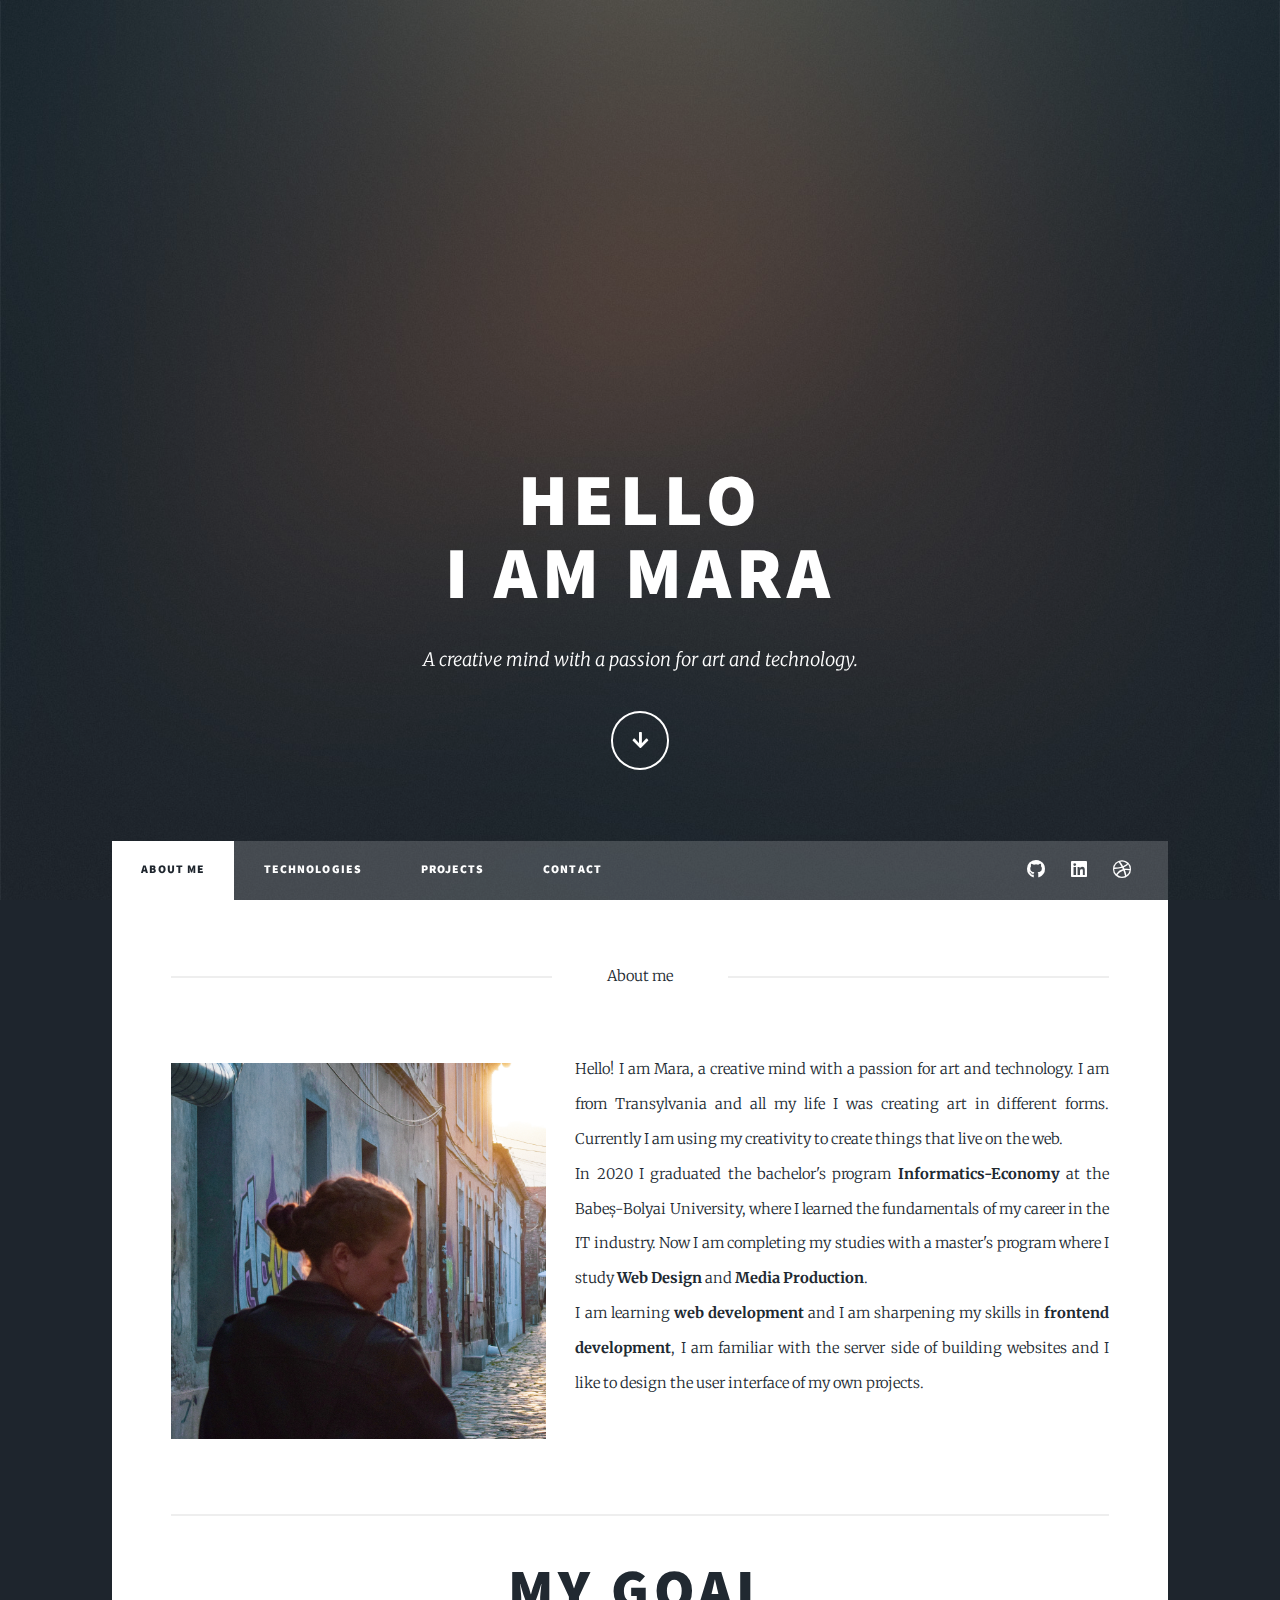
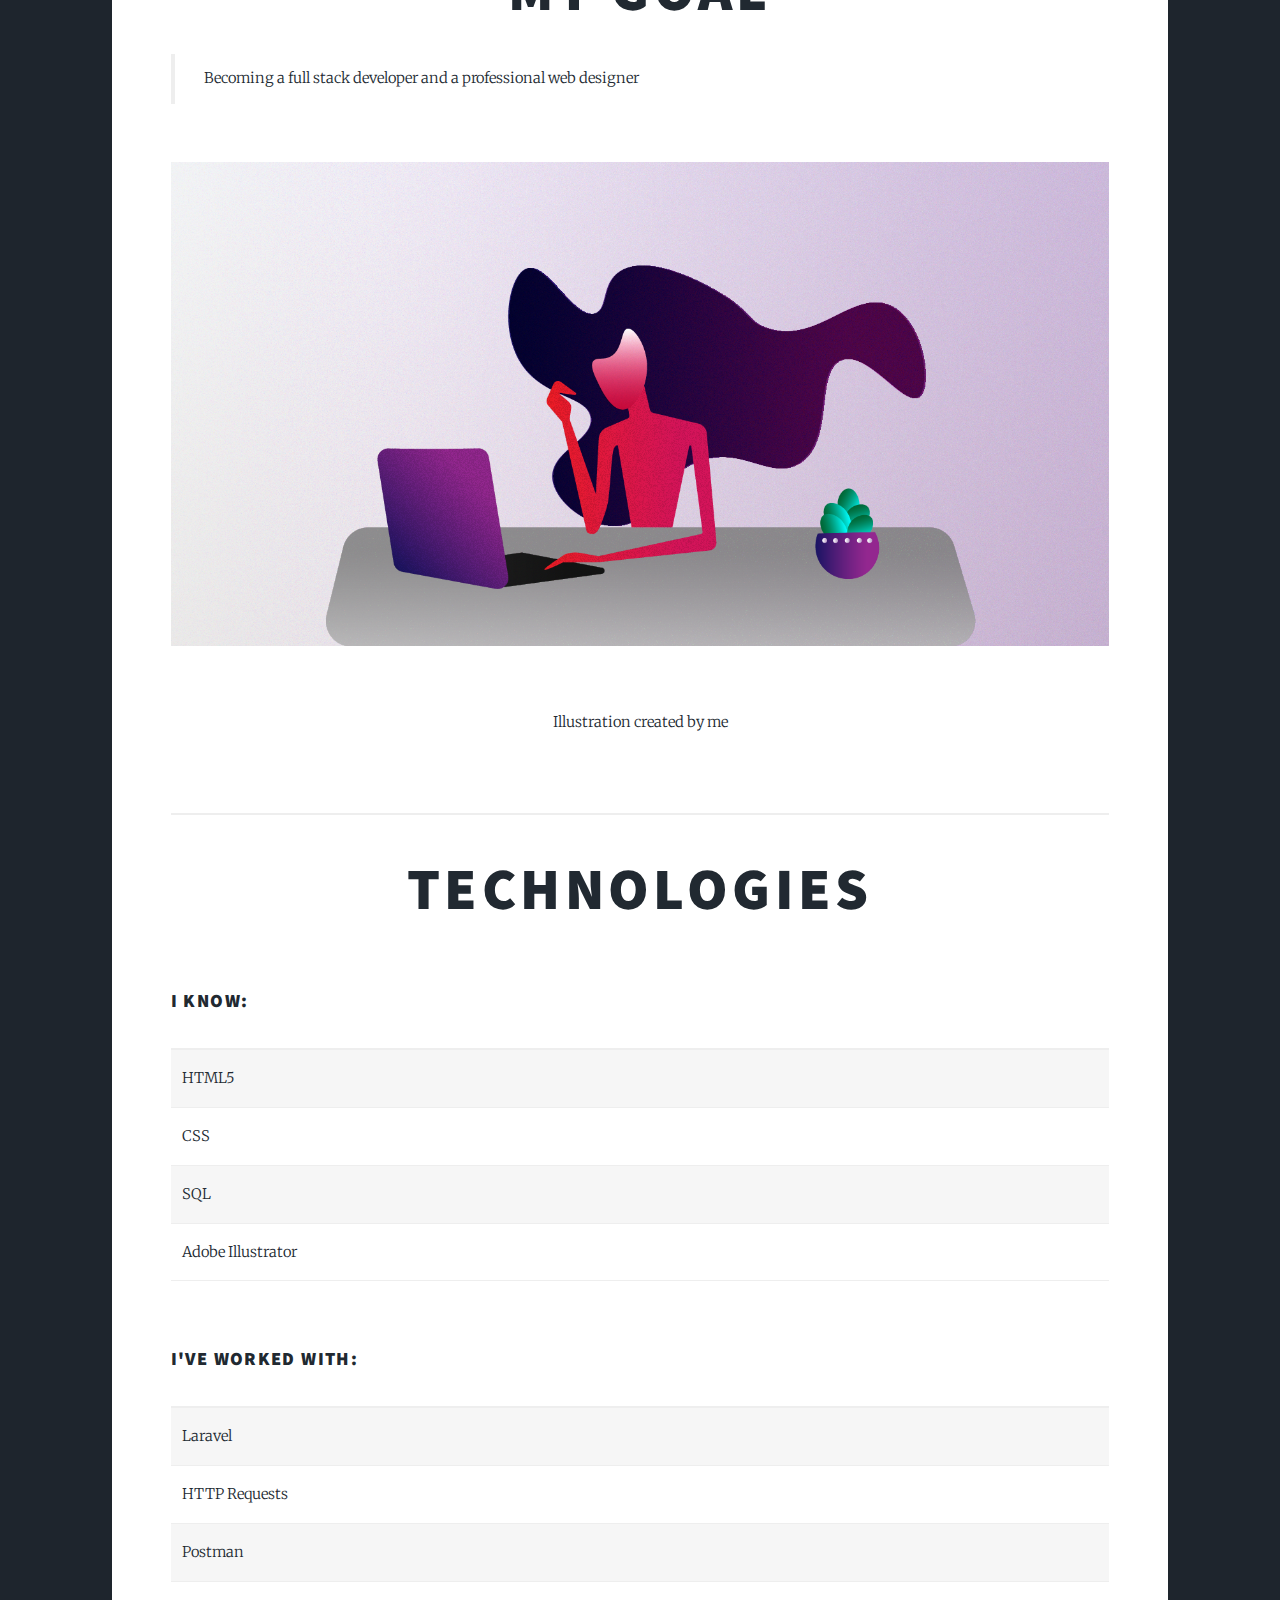
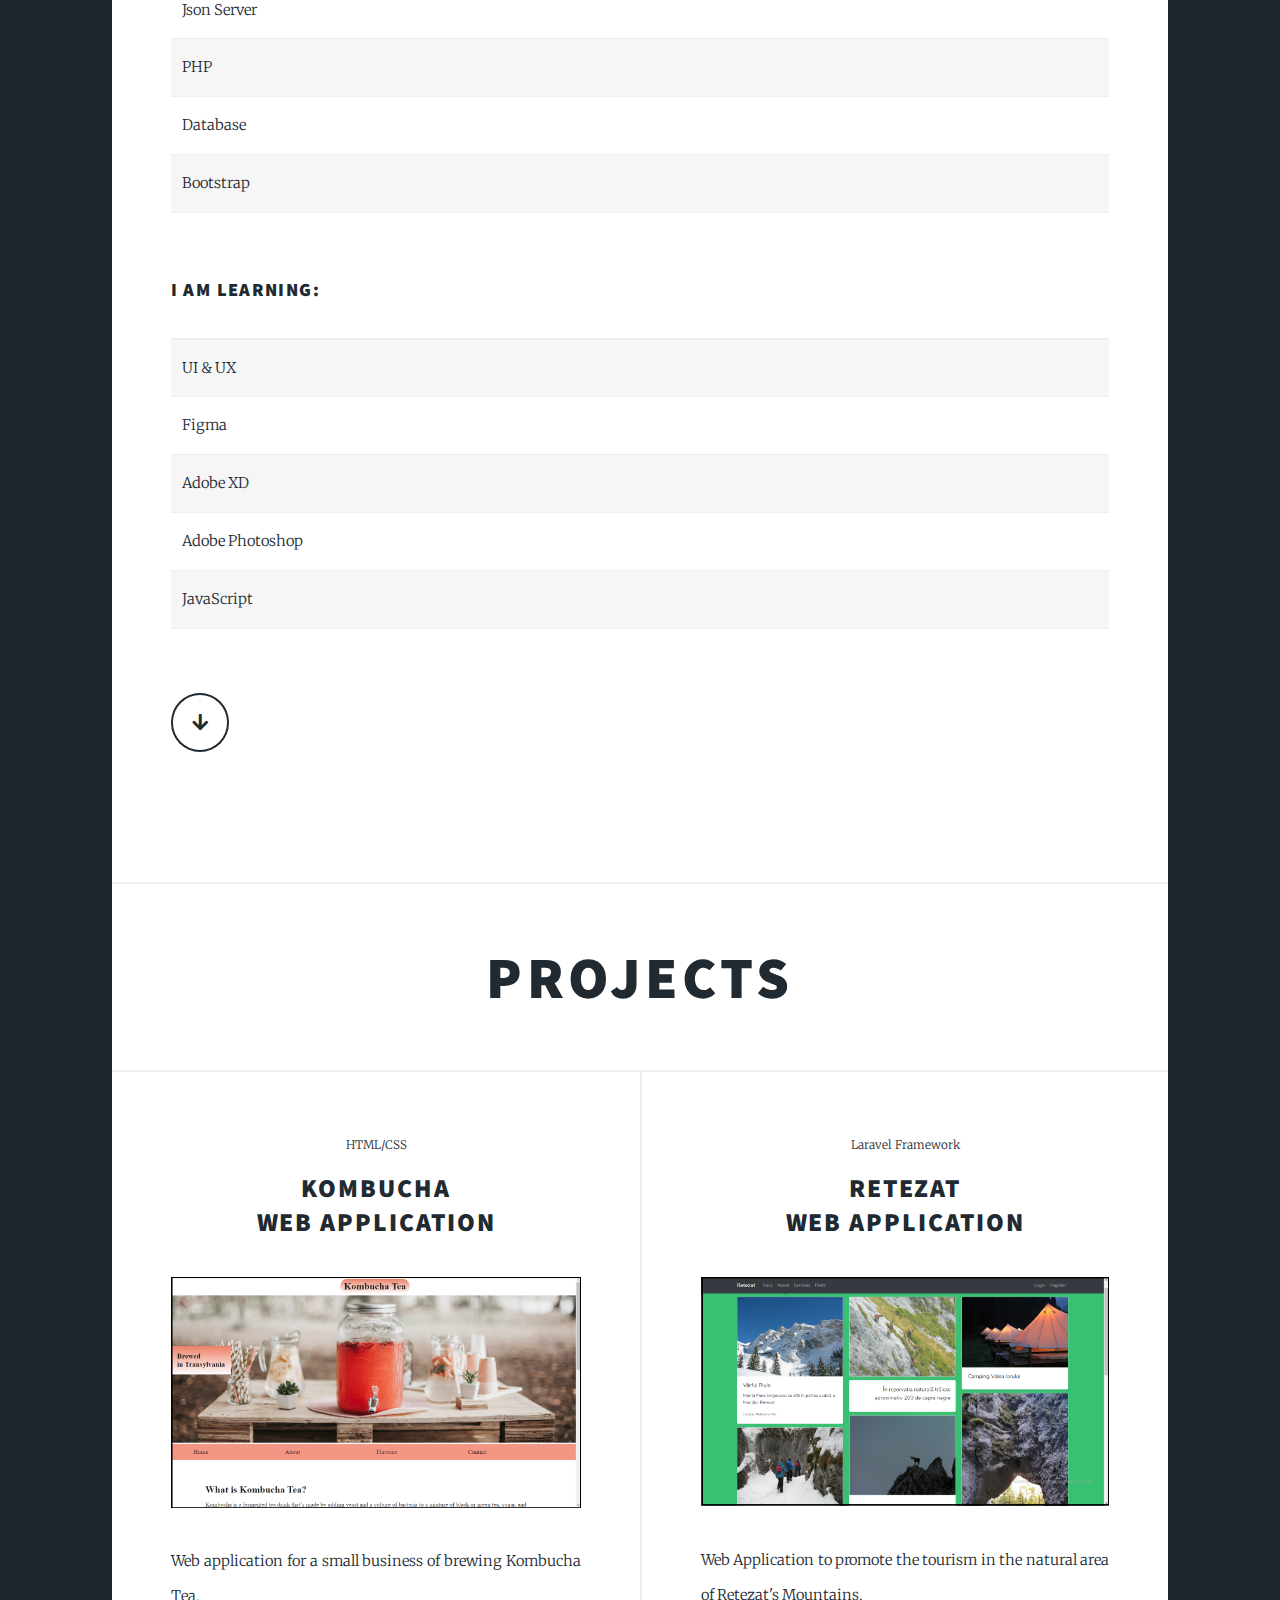
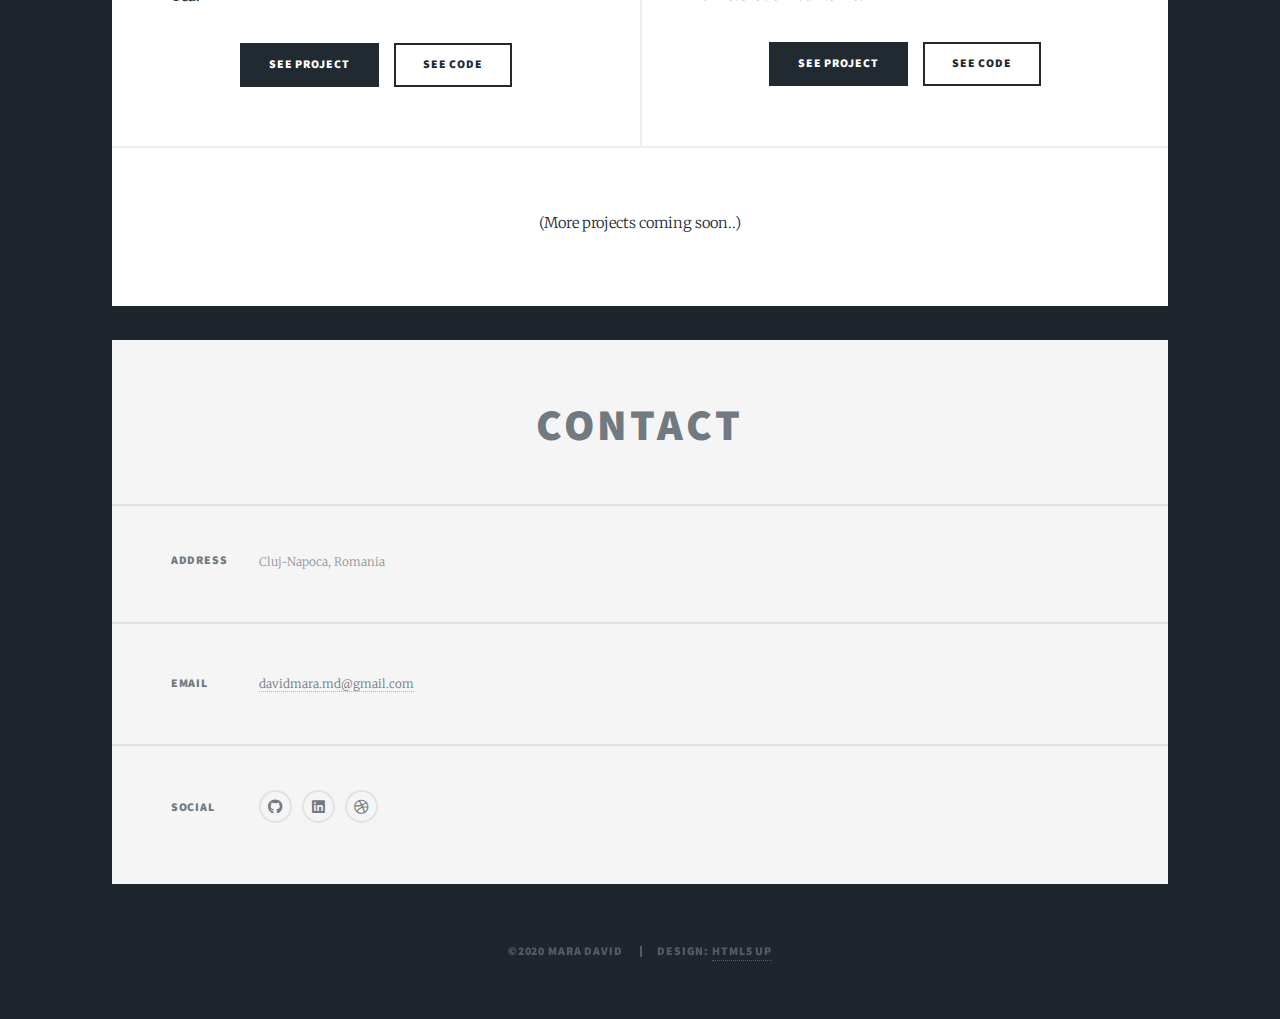
==== index.html @ 63ce0d78 "Add files via upload" ====
<!DOCTYPE HTML>
<!--
	Massively by HTML5 UP
	html5up.net | @ajlkn
	Free for personal and commercial use under the CCA 3.0 license (html5up.net/license)
-->
<html>

<head>
	<title>Mara David</title>
	<meta charset="utf-8" />
	<meta name="viewport" content="width=device-width, initial-scale=1, user-scalable=no" />
	<link rel="stylesheet" href="assets/css/main.css" />
	<noscript>
		<link rel="stylesheet" href="assets/css/noscript.css" /></noscript>
</head>

<body class="is-preload">

	<!-- Wrapper -->
	<div id="wrapper" class="fade-in">

		<!-- Intro -->
		<div id="intro">
			<h1>Hello <br />
				I am Mara</h1>
			<p>A creative mind with a passion for art and technology.</a></p>
			<ul class="actions">
				<li><a href="#header" class="button icon solid solo fa-arrow-down scrolly">Continue</a></li>
			</ul>
		</div>

		<!-- Header -->
		<header id="header">
			<a href="index.html" class="logo">About me</a>
		</header>


		<!-- Nav -->
		<nav id="nav">
			<ul class="links">
				<li class="active"><a href="index.html">About me</a></li>
				<li><a href="#technologies">Technologies</a></li>
				<li><a href="#projects">Projects</a></li>
				<li><a href="#footer">Contact</a></li>
			</ul>
			<ul class="icons">



				<li><a href="https://github.com/maradavid" target="_blank" class="icon brands fa-github"><span
							class="label">GitHub</span></a></li>
				<li><a href="https://www.linkedin.com/in/mara-david-36659b1a2/" target="_blank"
						class="icon brands fa-linkedin"><span class="label">LinkedIn</span></a></li>
				<li><a href="https://dribbble.com/MaraDavid" target="_blank" class="icon brands fa-dribbble"><span
							class="label">Dribbble</span></a></li>
			</ul>
		</nav>

		<!-- Main -->
		<div id="main">

			<!-- About ME! -->
			<article class="post featured">
				<header class="major">
					<span class="date">About me</span>



					<p><span class="image left"><img src="images/profile.jpg" alt="" /></span>
						Hello! I am Mara, a creative mind with a passion for art and technology. I am from Transylvania
						and all my life I was creating art in different forms. Currently I am using my creativity
						to create things that live on the web.
						<br>

						In 2020 I graduated the bachelor's program <span
							style="font-weight: bold;">Informatics-Economy</span> at the
						Babeș-Bolyai University, where I learned the
						fundamentals
						of my career in the IT industry.
						Now I am completing my studies with a master's program where I study <span
							style="font-weight: bold;">Web Design</span> and
						<span style="font-weight: bold;">Media Production</span>. <br>
						I am learning <span style="font-weight: bold;">web development</span> and I am sharpening my
						skills
						in <span style="font-weight: bold;">frontend development</span>,
						I am familiar with the server side of building websites and I like to
						design the user interface of my own
						projects.
						<br> <br> <br>


					</p>



					<hr />
					<!-- Blockquote -->
					<h2>My goal</h2>
					<blockquote>Becoming a full stack developer and a professional web designer</blockquote>

					<!--Digital art with me coding-->
					
					<a class="image main"><img src="images/me_laptop.png" alt="Illustration" /></a>
					<ul class="actions special">
					<p><small>Illustration created by me</small></p>
						


					</ul>
					<hr />

					<h2 id="technologies">Technologies</h2>
					<br>
					<h3 style="text-align: left;"> I know:</h3>
					<div class="table-wrapper">
						<table style="text-align: left;">
							<thead>
								<tr>
									<th></th>

								</tr>
							</thead>
							<tbody>
								<tr>
									<td>HTML5</td>

								</tr>
								<tr>
									<td>CSS</td>

								</tr>
								<tr>
									<td>SQL</td>

								</tr>
								<tr>
									<td>Adobe Illustrator</td>

								</tr>

							</tbody>

						</table>
					</div>

					<br>
					<h3 style="text-align: left;">I've worked with:</h3>
					<div class="table-wrapper">
						<table style="text-align: left;">
							<thead>
								<tr>
									<th></th>

								</tr>
							</thead>
							<tbody>
								<tr>
									<td>Laravel</td>

								</tr>
								<tr>
									<td>HTTP Requests</td>

								</tr>
								<tr>
									<td>Postman</td>

								</tr>
								<tr>
									<td>Json Server</td>

								</tr>
								<tr>
									<td>PHP</td>

								</tr>
								<tr>
									<td>Database</td>
								</tr>
								<tr>
									<td>
										Bootstrap
									</td>
								</tr>
							</tbody>

						</table>
					</div>

					<br>
					<h3 style="text-align: left;">I am learning:</h3>
					<div class="table-wrapper">
						<table style="text-align: left;">
							<thead>
								<tr>
									<th></th>

								</tr>
							</thead>
							<tbody>
								<tr>
									<td>UI & UX</td>

								</tr>
								<tr>
									<td>Figma</td>

								</tr>
								<tr>
									<td>Adobe XD</td>

								</tr>
								<tr>
									<td>Adobe Photoshop</td>

								</tr>

								<tr>
									<td>JavaScript</td>

								</tr>
							</tbody>
						</table>
					</div>

					<br>


					<ul class="actions">
						<li><a href="#projects" class="button icon solid solo fa-arrow-down scrolly">Continue</a></li>
					</ul>
			</article>



			<section>
				<h2 id="projects" style="text-align: center; font-size: 4rem;">Projects</h2>
			</section>


			<!-- Posts -->

			<section class="posts">

				<article>

					<header>

						<span class="date">HTML/CSS</span>
						<h2><a href="/kombucha.html">Kombucha<br />
								web application</a></h2>
					</header>
					<a href="/kombucha.html" class="image fit"><img src="images/kombucha.png" alt="" /></a>
					<p>Web application for a small business of brewing Kombucha Tea.

					</p>
					<ul class="actions special">
						<li><a href="/kombucha.html" class="button primary">See project</a></li>
						<li><a href="https://github.com/maradavid/Web-application-Kombucha" target="_blank" class="button">see code</a>
						</li>
					</ul>

				</article>
				<article>
					<header>
						<span class="date">Laravel Framework</span>
						<h2><a href="/retezat.html">Retezat<br />
								web application</a></h2>
					</header>
					<a href="/retezat.html" class="image fit"><img src="images/laravel.png" alt="" /></a>
					<p>Web Application to promote the tourism in the natural area of Retezat's Mountains.</p>


					<ul class="actions special">
						<li><a href="/retezat.html" class="button primary">See project</a></li>
						<li><a href="https://github.com/maradavid/Web-application-Retezat" target="_blank" class="button">see code</a>
						</li>
					</ul>


				</article>


			</section>

			<p style="text-align: center;">(More projects coming soon..)</p> <br>


		</div>
		</hr>
		<br>
		<!-- Footer -->

		<footer id="footer">

			<section class="split contact">
				<section class="alt">
					<h3 style="text-align: center; font-size: 3rem;">CONTACT</h3>

				</section>
				<section class="alt">
					<h3>Address</h3>
					<p>Cluj-Napoca, Romania</p>
				</section>
			
				<section>
					<h3>Email</h3>
					<p><a href="#">davidmara.md@gmail.com</a></p>
				</section>
				<section>
					<h3>Social</h3>
					<ul class="icons alt">


						<li><a href="https://github.com/maradavid" target="_blank"
								class="icon brands alt fa-github"><span class="label">GitHub</span></a></li>
						<li>
							<a href="https://www.linkedin.com/in/mara-david-36659b1a2/" target="_blank"
								class="icon brands alt fa-linkedin"><span class="label">LinkedIn</span></a>
						</li>
						<li>
							<a href="https://dribbble.com/MaraDavid" target="_blank"
								class="icon brands alt fa-dribbble"><span class="label">Dribbble</span></a>
						</li>

					</ul>
				</section>
			</section>
		</footer>

		<!-- Copyright -->
		<div id="copyright">
			<ul>
				<li>&copy;2020 Mara David</li>
				<li>Design: <a href="https://html5up.net">HTML5 UP</a></li>
			</ul>
		</div>

	</div>

	<!-- Scripts -->
	<script src="assets/js/jquery.min.js"></script>
	<script src="assets/js/jquery.scrollex.min.js"></script>
	<script src="assets/js/jquery.scrolly.min.js"></script>
	<script src="assets/js/browser.min.js"></script>
	<script src="assets/js/breakpoints.min.js"></script>
	<script src="assets/js/util.js"></script>
	<script src="assets/js/main.js"></script>

</body>

</html>
---- assets/css/main.css ----
@import url(fontawesome-all.min.css);
@import url("https://fonts.googleapis.com/css?family=Merriweather:300,700,300italic,700italic|Source+Sans+Pro:900");

/*
	Massively by HTML5 UP
	html5up.net | @ajlkn
	Free for personal and commercial use under the CCA 3.0 license (html5up.net/license)
*/

html, body, div, span, applet, object,
iframe, h1, h2, h3, h4, h5, h6, p, blockquote,
pre, a, abbr, acronym, address, big, cite,
code, del, dfn, em, img, ins, kbd, q, s, samp,
small, strike, strong, sub, sup, tt, var, b,
u, i, center, dl, dt, dd, ol, ul, li, fieldset,
form, label, legend, table, caption, tbody,
tfoot, thead, tr, th, td, article, aside,
canvas, details, embed, figure, figcaption,
footer, header, hgroup, menu, nav, output, ruby,
section, summary, time, mark, audio, video {
	margin: 0;
	padding: 0;
	border: 0;
	font-size: 100%;
	font: inherit;
	vertical-align: baseline;}

article, aside, details, figcaption, figure,
footer, header, hgroup, menu, nav, section {
	display: block;}

body {
	line-height: 1;
}

ol, ul {
	list-style: none;
}

blockquote, q {
	quotes: none;
}

	blockquote:before, blockquote:after, q:before, q:after {
		content: '';
		content: none;
	}

table {
	border-collapse: collapse;
	border-spacing: 0;
}

body {
	-webkit-text-size-adjust: none;
}

mark {
	background-color: transparent;
	color: inherit;
}

input::-moz-focus-inner {
	border: 0;
	padding: 0;
}

input, select, textarea {
	-moz-appearance: none;
	-webkit-appearance: none;
	-ms-appearance: none;
	appearance: none;
}

/* Basic */

	@-ms-viewport {
		width: device-width;
	}

	body {
		-ms-overflow-style: scrollbar;
	}

	@media screen and (max-width: 480px) {

		html, body {
			min-width: 320px;
		}

	}

	html {
		box-sizing: border-box;
	}

	*, *:before, *:after {
		box-sizing: inherit;
	}

	body {
		background-color: #1e252d;
	}

		body.is-preload *, body.is-preload *:before, body.is-preload *:after {
			-moz-animation: none !important;
			-webkit-animation: none !important;
			-ms-animation: none !important;
			animation: none !important;
			-moz-transition: none !important;
			-webkit-transition: none !important;
			-ms-transition: none !important;
			transition: none !important;
		}

/* Type */

	html {
		font-size: 16pt;
	}

		@media screen and (max-width: 1680px) {

			html {
				font-size: 12pt;
			}

		}

		@media screen and (max-width: 1280px) {

			html {
				font-size: 11pt;
			}

		}

		@media screen and (max-width: 360px) {

			html {
				font-size: 10pt;
			}

		}

	body {
		color: #212931;
	}

	body, input, select, textarea {
		font-family: "Merriweather", Georgia, serif;
		font-weight: 300;
		font-size: 1rem;
		line-height: 2.375;
	}

	a {
		-moz-transition: color 0.2s ease-in-out, background-color 0.2s ease-in-out, border-color 0.2s ease-in-out, box-shadow 0.2s ease-in-out;
		-webkit-transition: color 0.2s ease-in-out, background-color 0.2s ease-in-out, border-color 0.2s ease-in-out, box-shadow 0.2s ease-in-out;
		-ms-transition: color 0.2s ease-in-out, background-color 0.2s ease-in-out, border-color 0.2s ease-in-out, box-shadow 0.2s ease-in-out;
		transition: color 0.2s ease-in-out, background-color 0.2s ease-in-out, border-color 0.2s ease-in-out, box-shadow 0.2s ease-in-out;
		border-bottom: dotted 1px;
		text-decoration: none;
	}

		a:hover {
			border-bottom-color: transparent;
		}

	strong, b {
		font-weight: 600;
	}

	em, i {
		font-style: italic;
	}

	p {
		text-align: justify;
		margin: 0 0 2rem 0;
	}

	h1, h2, h3, h4, h5, h6 {
		font-family: "Source Sans Pro", Helvetica, sans-serif;
		font-weight: 900;
		line-height: 1.5;
		letter-spacing: 0.075em;
		text-transform: uppercase;
		margin: 0 0 1rem 0;
	}

		h1 a, h2 a, h3 a, h4 a, h5 a, h6 a {
			border-bottom: 0;
			color: inherit;
			text-decoration: none;
		}

	h1 {
		font-size: 4rem;
		line-height: 1.1;
		margin: 0 0 2rem 0;
	}

	h2 {
		font-size: 1.75rem;
		line-height: 1.3;
		margin: 0 0 1.5rem 0;
	}

	h3 {
		font-size: 1.25rem;
		margin: 0 0 1.5rem 0;
	}

	h4 {
		font-size: 1rem;
	}

	h5 {
		font-size: 0.9rem;
	}

	h6 {
		font-size: 0.8rem;
	}

	sub {
		font-size: 0.8rem;
		position: relative;
		top: 0.5rem;
	}

	sup {
		font-size: 0.8rem;
		position: relative;
		top: -0.5rem;
	}

	blockquote {
		border-left: solid 4px;
		text-align: left;
		font-style: bold;
		margin: 0 0 2rem 0;
		padding: 0.5rem 0 0.5rem 2rem;
	}

	code {
		border: solid 2px;
		font-family: "Courier New", monospace;
		font-size: 0.9rem;
		margin: 0 0.25rem;
		padding: 0.25rem 0.65rem;
	}

	pre {
		-webkit-overflow-scrolling: touch;
		font-family: "Courier New", monospace;
		font-size: 0.9rem;
		margin: 0 0 2rem 0;
	}

		pre code {
			display: block;
			line-height: 1.75;
			padding: 1rem 1.5rem;
			overflow-x: auto;
		}

	hr {
		border: 0;
		border-bottom: solid 2px;
		margin: 3rem 0;
	}

		hr.major {
			margin: 5rem 0;
		}

	.align-left {
		text-align: left;
	}

	.align-center {
		text-align: center;
	}

	.align-right {
		text-align: right;
	}

	input, select, textarea {
		color: #212931;
	}

	a {
		color: #212931;
		border-bottom-color: rgba(33, 41, 49, 0.5);
	}

		a:hover {
			border-bottom-color: transparent;
			color: #18bfef !important;
		}

	strong, b {
		color: #212931;
	}

	h1, h2, h3, h4, h5, h6 {
		color: #212931;
	}

	blockquote {
		border-left-color: #eeeeee;
	}

	code {
		background: rgba(220, 220, 220, 0.25);
		border-color: #eeeeee;
	}

	hr {
		border-bottom-color: #eeeeee;
	}

/* Row */

	.row {
		display: flex;
		flex-wrap: wrap;
		box-sizing: border-box;
		align-items: stretch;
	}

		.row > * {
			box-sizing: border-box;
		}

		.row.gtr-uniform > * > :last-child {
			margin-bottom: 0;
		}

		.row.aln-left {
			justify-content: flex-start;
		}

		.row.aln-center {
			justify-content: center;
		}

		.row.aln-right {
			justify-content: flex-end;
		}

		.row.aln-top {
			align-items: flex-start;
		}

		.row.aln-middle {
			align-items: center;
		}

		.row.aln-bottom {
			align-items: flex-end;
		}

		.row > .imp {
			order: -1;
		}

		.row > .col-1 {
			width: 8.33333%;
		}

		.row > .off-1 {
			margin-left: 8.33333%;
		}

		.row > .col-2 {
			width: 16.66667%;
		}

		.row > .off-2 {
			margin-left: 16.66667%;
		}

		.row > .col-3 {
			width: 25%;
		}

		.row > .off-3 {
			margin-left: 25%;
		}

		.row > .col-4 {
			width: 33.33333%;
		}

		.row > .off-4 {
			margin-left: 33.33333%;
		}

		.row > .col-5 {
			width: 41.66667%;
		}

		.row > .off-5 {
			margin-left: 41.66667%;
		}

		.row > .col-6 {
			width: 50%;
		}

		.row > .off-6 {
			margin-left: 50%;
		}

		.row > .col-7 {
			width: 58.33333%;
		}

		.row > .off-7 {
			margin-left: 58.33333%;
		}

		.row > .col-8 {
			width: 66.66667%;
		}

		.row > .off-8 {
			margin-left: 66.66667%;
		}

		.row > .col-9 {
			width: 75%;
		}

		.row > .off-9 {
			margin-left: 75%;
		}

		.row > .col-10 {
			width: 83.33333%;
		}

		.row > .off-10 {
			margin-left: 83.33333%;
		}

		.row > .col-11 {
			width: 91.66667%;
		}

		.row > .off-11 {
			margin-left: 91.66667%;
		}

		.row > .col-12 {
			width: 100%;
		}

		.row > .off-12 {
			margin-left: 100%;
		}

		.row.gtr-0 {
			margin-top: 0;
			margin-left: 0rem;
		}

			.row.gtr-0 > * {
				padding: 0 0 0 0rem;
			}

			.row.gtr-0.gtr-uniform {
				margin-top: 0rem;
			}

				.row.gtr-0.gtr-uniform > * {
					padding-top: 0rem;
				}

		.row.gtr-25 {
			margin-top: 0;
			margin-left: -0.375rem;
		}

			.row.gtr-25 > * {
				padding: 0 0 0 0.375rem;
			}

			.row.gtr-25.gtr-uniform {
				margin-top: -0.375rem;
			}

				.row.gtr-25.gtr-uniform > * {
					padding-top: 0.375rem;
				}

		.row.gtr-50 {
			margin-top: 0;
			margin-left: -0.75rem;
		}

			.row.gtr-50 > * {
				padding: 0 0 0 0.75rem;
			}

			.row.gtr-50.gtr-uniform {
				margin-top: -0.75rem;
			}

				.row.gtr-50.gtr-uniform > * {
					padding-top: 0.75rem;
				}

		.row {
			margin-top: 0;
			margin-left: -1.5rem;
		}

			.row > * {
				padding: 0 0 0 1.5rem;
			}

			.row.gtr-uniform {
				margin-top: -1.5rem;
			}

				.row.gtr-uniform > * {
					padding-top: 1.5rem;
				}

		.row.gtr-150 {
			margin-top: 0;
			margin-left: -2.25rem;
		}

			.row.gtr-150 > * {
				padding: 0 0 0 2.25rem;
			}

			.row.gtr-150.gtr-uniform {
				margin-top: -2.25rem;
			}

				.row.gtr-150.gtr-uniform > * {
					padding-top: 2.25rem;
				}

		.row.gtr-200 {
			margin-top: 0;
			margin-left: -3rem;
		}

			.row.gtr-200 > * {
				padding: 0 0 0 3rem;
			}

			.row.gtr-200.gtr-uniform {
				margin-top: -3rem;
			}

				.row.gtr-200.gtr-uniform > * {
					padding-top: 3rem;
				}

		@media screen and (max-width: 1680px) {

			.row {
				display: flex;
				flex-wrap: wrap;
				box-sizing: border-box;
				align-items: stretch;
			}

				.row > * {
					box-sizing: border-box;
				}

				.row.gtr-uniform > * > :last-child {
					margin-bottom: 0;
				}

				.row.aln-left {
					justify-content: flex-start;
				}

				.row.aln-center {
					justify-content: center;
				}

				.row.aln-right {
					justify-content: flex-end;
				}

				.row.aln-top {
					align-items: flex-start;
				}

				.row.aln-middle {
					align-items: center;
				}

				.row.aln-bottom {
					align-items: flex-end;
				}

				.row > .imp-xlarge {
					order: -1;
				}

				.row > .col-1-xlarge {
					width: 8.33333%;
				}

				.row > .off-1-xlarge {
					margin-left: 8.33333%;
				}

				.row > .col-2-xlarge {
					width: 16.66667%;
				}

				.row > .off-2-xlarge {
					margin-left: 16.66667%;
				}

				.row > .col-3-xlarge {
					width: 25%;
				}

				.row > .off-3-xlarge {
					margin-left: 25%;
				}

				.row > .col-4-xlarge {
					width: 33.33333%;
				}

				.row > .off-4-xlarge {
					margin-left: 33.33333%;
				}

				.row > .col-5-xlarge {
					width: 41.66667%;
				}

				.row > .off-5-xlarge {
					margin-left: 41.66667%;
				}

				.row > .col-6-xlarge {
					width: 50%;
				}

				.row > .off-6-xlarge {
					margin-left: 50%;
				}

				.row > .col-7-xlarge {
					width: 58.33333%;
				}

				.row > .off-7-xlarge {
					margin-left: 58.33333%;
				}

				.row > .col-8-xlarge {
					width: 66.66667%;
				}

				.row > .off-8-xlarge {
					margin-left: 66.66667%;
				}

				.row > .col-9-xlarge {
					width: 75%;
				}

				.row > .off-9-xlarge {
					margin-left: 75%;
				}

				.row > .col-10-xlarge {
					width: 83.33333%;
				}

				.row > .off-10-xlarge {
					margin-left: 83.33333%;
				}

				.row > .col-11-xlarge {
					width: 91.66667%;
				}

				.row > .off-11-xlarge {
					margin-left: 91.66667%;
				}

				.row > .col-12-xlarge {
					width: 100%;
				}

				.row > .off-12-xlarge {
					margin-left: 100%;
				}

				.row.gtr-0 {
					margin-top: 0;
					margin-left: 0rem;
				}

					.row.gtr-0 > * {
						padding: 0 0 0 0rem;
					}

					.row.gtr-0.gtr-uniform {
						margin-top: 0rem;
					}

						.row.gtr-0.gtr-uniform > * {
							padding-top: 0rem;
						}

				.row.gtr-25 {
					margin-top: 0;
					margin-left: -0.375rem;
				}

					.row.gtr-25 > * {
						padding: 0 0 0 0.375rem;
					}

					.row.gtr-25.gtr-uniform {
						margin-top: -0.375rem;
					}

						.row.gtr-25.gtr-uniform > * {
							padding-top: 0.375rem;
						}

				.row.gtr-50 {
					margin-top: 0;
					margin-left: -0.75rem;
				}

					.row.gtr-50 > * {
						padding: 0 0 0 0.75rem;
					}

					.row.gtr-50.gtr-uniform {
						margin-top: -0.75rem;
					}

						.row.gtr-50.gtr-uniform > * {
							padding-top: 0.75rem;
						}

				.row {
					margin-top: 0;
					margin-left: -1.5rem;
				}

					.row > * {
						padding: 0 0 0 1.5rem;
					}

					.row.gtr-uniform {
						margin-top: -1.5rem;
					}

						.row.gtr-uniform > * {
							padding-top: 1.5rem;
						}

				.row.gtr-150 {
					margin-top: 0;
					margin-left: -2.25rem;
				}

					.row.gtr-150 > * {
						padding: 0 0 0 2.25rem;
					}

					.row.gtr-150.gtr-uniform {
						margin-top: -2.25rem;
					}

						.row.gtr-150.gtr-uniform > * {
							padding-top: 2.25rem;
						}

				.row.gtr-200 {
					margin-top: 0;
					margin-left: -3rem;
				}

					.row.gtr-200 > * {
						padding: 0 0 0 3rem;
					}

					.row.gtr-200.gtr-uniform {
						margin-top: -3rem;
					}

						.row.gtr-200.gtr-uniform > * {
							padding-top: 3rem;
						}

		}

		@media screen and (max-width: 1280px) {

			.row {
				display: flex;
				flex-wrap: wrap;
				box-sizing: border-box;
				align-items: stretch;
			}

				.row > * {
					box-sizing: border-box;
				}

				.row.gtr-uniform > * > :last-child {
					margin-bottom: 0;
				}

				.row.aln-left {
					justify-content: flex-start;
				}

				.row.aln-center {
					justify-content: center;
				}

				.row.aln-right {
					justify-content: flex-end;
				}

				.row.aln-top {
					align-items: flex-start;
				}

				.row.aln-middle {
					align-items: center;
				}

				.row.aln-bottom {
					align-items: flex-end;
				}

				.row > .imp-large {
					order: -1;
				}

				.row > .col-1-large {
					width: 8.33333%;
				}

				.row > .off-1-large {
					margin-left: 8.33333%;
				}

				.row > .col-2-large {
					width: 16.66667%;
				}

				.row > .off-2-large {
					margin-left: 16.66667%;
				}

				.row > .col-3-large {
					width: 25%;
				}

				.row > .off-3-large {
					margin-left: 25%;
				}

				.row > .col-4-large {
					width: 33.33333%;
				}

				.row > .off-4-large {
					margin-left: 33.33333%;
				}

				.row > .col-5-large {
					width: 41.66667%;
				}

				.row > .off-5-large {
					margin-left: 41.66667%;
				}

				.row > .col-6-large {
					width: 50%;
				}

				.row > .off-6-large {
					margin-left: 50%;
				}

				.row > .col-7-large {
					width: 58.33333%;
				}

				.row > .off-7-large {
					margin-left: 58.33333%;
				}

				.row > .col-8-large {
					width: 66.66667%;
				}

				.row > .off-8-large {
					margin-left: 66.66667%;
				}

				.row > .col-9-large {
					width: 75%;
				}

				.row > .off-9-large {
					margin-left: 75%;
				}

				.row > .col-10-large {
					width: 83.33333%;
				}

				.row > .off-10-large {
					margin-left: 83.33333%;
				}

				.row > .col-11-large {
					width: 91.66667%;
				}

				.row > .off-11-large {
					margin-left: 91.66667%;
				}

				.row > .col-12-large {
					width: 100%;
				}

				.row > .off-12-large {
					margin-left: 100%;
				}

				.row.gtr-0 {
					margin-top: 0;
					margin-left: 0rem;
				}

					.row.gtr-0 > * {
						padding: 0 0 0 0rem;
					}

					.row.gtr-0.gtr-uniform {
						margin-top: 0rem;
					}

						.row.gtr-0.gtr-uniform > * {
							padding-top: 0rem;
						}

				.row.gtr-25 {
					margin-top: 0;
					margin-left: -0.375rem;
				}

					.row.gtr-25 > * {
						padding: 0 0 0 0.375rem;
					}

					.row.gtr-25.gtr-uniform {
						margin-top: -0.375rem;
					}

						.row.gtr-25.gtr-uniform > * {
							padding-top: 0.375rem;
						}

				.row.gtr-50 {
					margin-top: 0;
					margin-left: -0.75rem;
				}

					.row.gtr-50 > * {
						padding: 0 0 0 0.75rem;
					}

					.row.gtr-50.gtr-uniform {
						margin-top: -0.75rem;
					}

						.row.gtr-50.gtr-uniform > * {
							padding-top: 0.75rem;
						}

				.row {
					margin-top: 0;
					margin-left: -1.5rem;
				}

					.row > * {
						padding: 0 0 0 1.5rem;
					}

					.row.gtr-uniform {
						margin-top: -1.5rem;
					}

						.row.gtr-uniform > * {
							padding-top: 1.5rem;
						}

				.row.gtr-150 {
					margin-top: 0;
					margin-left: -2.25rem;
				}

					.row.gtr-150 > * {
						padding: 0 0 0 2.25rem;
					}

					.row.gtr-150.gtr-uniform {
						margin-top: -2.25rem;
					}

						.row.gtr-150.gtr-uniform > * {
							padding-top: 2.25rem;
						}

				.row.gtr-200 {
					margin-top: 0;
					margin-left: -3rem;
				}

					.row.gtr-200 > * {
						padding: 0 0 0 3rem;
					}

					.row.gtr-200.gtr-uniform {
						margin-top: -3rem;
					}

						.row.gtr-200.gtr-uniform > * {
							padding-top: 3rem;
						}

		}

		@media screen and (max-width: 980px) {

			.row {
				display: flex;
				flex-wrap: wrap;
				box-sizing: border-box;
				align-items: stretch;
			}

				.row > * {
					box-sizing: border-box;
				}

				.row.gtr-uniform > * > :last-child {
					margin-bottom: 0;
				}

				.row.aln-left {
					justify-content: flex-start;
				}

				.row.aln-center {
					justify-content: center;
				}

				.row.aln-right {
					justify-content: flex-end;
				}

				.row.aln-top {
					align-items: flex-start;
				}

				.row.aln-middle {
					align-items: center;
				}

				.row.aln-bottom {
					align-items: flex-end;
				}

				.row > .imp-medium {
					order: -1;
				}

				.row > .col-1-medium {
					width: 8.33333%;
				}

				.row > .off-1-medium {
					margin-left: 8.33333%;
				}

				.row > .col-2-medium {
					width: 16.66667%;
				}

				.row > .off-2-medium {
					margin-left: 16.66667%;
				}

				.row > .col-3-medium {
					width: 25%;
				}

				.row > .off-3-medium {
					margin-left: 25%;
				}

				.row > .col-4-medium {
					width: 33.33333%;
				}

				.row > .off-4-medium {
					margin-left: 33.33333%;
				}

				.row > .col-5-medium {
					width: 41.66667%;
				}

				.row > .off-5-medium {
					margin-left: 41.66667%;
				}

				.row > .col-6-medium {
					width: 50%;
				}

				.row > .off-6-medium {
					margin-left: 50%;
				}

				.row > .col-7-medium {
					width: 58.33333%;
				}

				.row > .off-7-medium {
					margin-left: 58.33333%;
				}

				.row > .col-8-medium {
					width: 66.66667%;
				}

				.row > .off-8-medium {
					margin-left: 66.66667%;
				}

				.row > .col-9-medium {
					width: 75%;
				}

				.row > .off-9-medium {
					margin-left: 75%;
				}

				.row > .col-10-medium {
					width: 83.33333%;
				}

				.row > .off-10-medium {
					margin-left: 83.33333%;
				}

				.row > .col-11-medium {
					width: 91.66667%;
				}

				.row > .off-11-medium {
					margin-left: 91.66667%;
				}

				.row > .col-12-medium {
					width: 100%;
				}

				.row > .off-12-medium {
					margin-left: 100%;
				}

				.row.gtr-0 {
					margin-top: 0;
					margin-left: 0rem;
				}

					.row.gtr-0 > * {
						padding: 0 0 0 0rem;
					}

					.row.gtr-0.gtr-uniform {
						margin-top: 0rem;
					}

						.row.gtr-0.gtr-uniform > * {
							padding-top: 0rem;
						}

				.row.gtr-25 {
					margin-top: 0;
					margin-left: -0.375rem;
				}

					.row.gtr-25 > * {
						padding: 0 0 0 0.375rem;
					}

					.row.gtr-25.gtr-uniform {
						margin-top: -0.375rem;
					}

						.row.gtr-25.gtr-uniform > * {
							padding-top: 0.375rem;
						}

				.row.gtr-50 {
					margin-top: 0;
					margin-left: -0.75rem;
				}

					.row.gtr-50 > * {
						padding: 0 0 0 0.75rem;
					}

					.row.gtr-50.gtr-uniform {
						margin-top: -0.75rem;
					}

						.row.gtr-50.gtr-uniform > * {
							padding-top: 0.75rem;
						}

				.row {
					margin-top: 0;
					margin-left: -1.5rem;
				}

					.row > * {
						padding: 0 0 0 1.5rem;
					}

					.row.gtr-uniform {
						margin-top: -1.5rem;
					}

						.row.gtr-uniform > * {
							padding-top: 1.5rem;
						}

				.row.gtr-150 {
					margin-top: 0;
					margin-left: -2.25rem;
				}

					.row.gtr-150 > * {
						padding: 0 0 0 2.25rem;
					}

					.row.gtr-150.gtr-uniform {
						margin-top: -2.25rem;
					}

						.row.gtr-150.gtr-uniform > * {
							padding-top: 2.25rem;
						}

				.row.gtr-200 {
					margin-top: 0;
					margin-left: -3rem;
				}

					.row.gtr-200 > * {
						padding: 0 0 0 3rem;
					}

					.row.gtr-200.gtr-uniform {
						margin-top: -3rem;
					}

						.row.gtr-200.gtr-uniform > * {
							padding-top: 3rem;
						}

		}

		@media screen and (max-width: 736px) {

			.row {
				display: flex;
				flex-wrap: wrap;
				box-sizing: border-box;
				align-items: stretch;
			}

				.row > * {
					box-sizing: border-box;
				}

				.row.gtr-uniform > * > :last-child {
					margin-bottom: 0;
				}

				.row.aln-left {
					justify-content: flex-start;
				}

				.row.aln-center {
					justify-content: center;
				}

				.row.aln-right {
					justify-content: flex-end;
				}

				.row.aln-top {
					align-items: flex-start;
				}

				.row.aln-middle {
					align-items: center;
				}

				.row.aln-bottom {
					align-items: flex-end;
				}

				.row > .imp-small {
					order: -1;
				}

				.row > .col-1-small {
					width: 8.33333%;
				}

				.row > .off-1-small {
					margin-left: 8.33333%;
				}

				.row > .col-2-small {
					width: 16.66667%;
				}

				.row > .off-2-small {
					margin-left: 16.66667%;
				}

				.row > .col-3-small {
					width: 25%;
				}

				.row > .off-3-small {
					margin-left: 25%;
				}

				.row > .col-4-small {
					width: 33.33333%;
				}

				.row > .off-4-small {
					margin-left: 33.33333%;
				}

				.row > .col-5-small {
					width: 41.66667%;
				}

				.row > .off-5-small {
					margin-left: 41.66667%;
				}

				.row > .col-6-small {
					width: 50%;
				}

				.row > .off-6-small {
					margin-left: 50%;
				}

				.row > .col-7-small {
					width: 58.33333%;
				}

				.row > .off-7-small {
					margin-left: 58.33333%;
				}

				.row > .col-8-small {
					width: 66.66667%;
				}

				.row > .off-8-small {
					margin-left: 66.66667%;
				}

				.row > .col-9-small {
					width: 75%;
				}

				.row > .off-9-small {
					margin-left: 75%;
				}

				.row > .col-10-small {
					width: 83.33333%;
				}

				.row > .off-10-small {
					margin-left: 83.33333%;
				}

				.row > .col-11-small {
					width: 91.66667%;
				}

				.row > .off-11-small {
					margin-left: 91.66667%;
				}

				.row > .col-12-small {
					width: 100%;
				}

				.row > .off-12-small {
					margin-left: 100%;
				}

				.row.gtr-0 {
					margin-top: 0;
					margin-left: 0rem;
				}

					.row.gtr-0 > * {
						padding: 0 0 0 0rem;
					}

					.row.gtr-0.gtr-uniform {
						margin-top: 0rem;
					}

						.row.gtr-0.gtr-uniform > * {
							padding-top: 0rem;
						}

				.row.gtr-25 {
					margin-top: 0;
					margin-left: -0.375rem;
				}

					.row.gtr-25 > * {
						padding: 0 0 0 0.375rem;
					}

					.row.gtr-25.gtr-uniform {
						margin-top: -0.375rem;
					}

						.row.gtr-25.gtr-uniform > * {
							padding-top: 0.375rem;
						}

				.row.gtr-50 {
					margin-top: 0;
					margin-left: -0.75rem;
				}

					.row.gtr-50 > * {
						padding: 0 0 0 0.75rem;
					}

					.row.gtr-50.gtr-uniform {
						margin-top: -0.75rem;
					}

						.row.gtr-50.gtr-uniform > * {
							padding-top: 0.75rem;
						}

				.row {
					margin-top: 0;
					margin-left: -1.5rem;
				}

					.row > * {
						padding: 0 0 0 1.5rem;
					}

					.row.gtr-uniform {
						margin-top: -1.5rem;
					}

						.row.gtr-uniform > * {
							padding-top: 1.5rem;
						}

				.row.gtr-150 {
					margin-top: 0;
					margin-left: -2.25rem;
				}

					.row.gtr-150 > * {
						padding: 0 0 0 2.25rem;
					}

					.row.gtr-150.gtr-uniform {
						margin-top: -2.25rem;
					}

						.row.gtr-150.gtr-uniform > * {
							padding-top: 2.25rem;
						}

				.row.gtr-200 {
					margin-top: 0;
					margin-left: -3rem;
				}

					.row.gtr-200 > * {
						padding: 0 0 0 3rem;
					}

					.row.gtr-200.gtr-uniform {
						margin-top: -3rem;
					}

						.row.gtr-200.gtr-uniform > * {
							padding-top: 3rem;
						}

		}

		@media screen and (max-width: 480px) {

			.row {
				display: flex;
				flex-wrap: wrap;
				box-sizing: border-box;
				align-items: stretch;
			}

				.row > * {
					box-sizing: border-box;
				}

				.row.gtr-uniform > * > :last-child {
					margin-bottom: 0;
				}

				.row.aln-left {
					justify-content: flex-start;
				}

				.row.aln-center {
					justify-content: center;
				}

				.row.aln-right {
					justify-content: flex-end;
				}

				.row.aln-top {
					align-items: flex-start;
				}

				.row.aln-middle {
					align-items: center;
				}

				.row.aln-bottom {
					align-items: flex-end;
				}

				.row > .imp-xsmall {
					order: -1;
				}

				.row > .col-1-xsmall {
					width: 8.33333%;
				}

				.row > .off-1-xsmall {
					margin-left: 8.33333%;
				}

				.row > .col-2-xsmall {
					width: 16.66667%;
				}

				.row > .off-2-xsmall {
					margin-left: 16.66667%;
				}

				.row > .col-3-xsmall {
					width: 25%;
				}

				.row > .off-3-xsmall {
					margin-left: 25%;
				}

				.row > .col-4-xsmall {
					width: 33.33333%;
				}

				.row > .off-4-xsmall {
					margin-left: 33.33333%;
				}

				.row > .col-5-xsmall {
					width: 41.66667%;
				}

				.row > .off-5-xsmall {
					margin-left: 41.66667%;
				}

				.row > .col-6-xsmall {
					width: 50%;
				}

				.row > .off-6-xsmall {
					margin-left: 50%;
				}

				.row > .col-7-xsmall {
					width: 58.33333%;
				}

				.row > .off-7-xsmall {
					margin-left: 58.33333%;
				}

				.row > .col-8-xsmall {
					width: 66.66667%;
				}

				.row > .off-8-xsmall {
					margin-left: 66.66667%;
				}

				.row > .col-9-xsmall {
					width: 75%;
				}

				.row > .off-9-xsmall {
					margin-left: 75%;
				}

				.row > .col-10-xsmall {
					width: 83.33333%;
				}

				.row > .off-10-xsmall {
					margin-left: 83.33333%;
				}

				.row > .col-11-xsmall {
					width: 91.66667%;
				}

				.row > .off-11-xsmall {
					margin-left: 91.66667%;
				}

				.row > .col-12-xsmall {
					width: 100%;
				}

				.row > .off-12-xsmall {
					margin-left: 100%;
				}

				.row.gtr-0 {
					margin-top: 0;
					margin-left: 0rem;
				}

					.row.gtr-0 > * {
						padding: 0 0 0 0rem;
					}

					.row.gtr-0.gtr-uniform {
						margin-top: 0rem;
					}

						.row.gtr-0.gtr-uniform > * {
							padding-top: 0rem;
						}

				.row.gtr-25 {
					margin-top: 0;
					margin-left: -0.375rem;
				}

					.row.gtr-25 > * {
						padding: 0 0 0 0.375rem;
					}

					.row.gtr-25.gtr-uniform {
						margin-top: -0.375rem;
					}

						.row.gtr-25.gtr-uniform > * {
							padding-top: 0.375rem;
						}

				.row.gtr-50 {
					margin-top: 0;
					margin-left: -0.75rem;
				}

					.row.gtr-50 > * {
						padding: 0 0 0 0.75rem;
					}

					.row.gtr-50.gtr-uniform {
						margin-top: -0.75rem;
					}

						.row.gtr-50.gtr-uniform > * {
							padding-top: 0.75rem;
						}

				.row {
					margin-top: 0;
					margin-left: -1.5rem;
				}

					.row > * {
						padding: 0 0 0 1.5rem;
					}

					.row.gtr-uniform {
						margin-top: -1.5rem;
					}

						.row.gtr-uniform > * {
							padding-top: 1.5rem;
						}

				.row.gtr-150 {
					margin-top: 0;
					margin-left: -2.25rem;
				}

					.row.gtr-150 > * {
						padding: 0 0 0 2.25rem;
					}

					.row.gtr-150.gtr-uniform {
						margin-top: -2.25rem;
					}

						.row.gtr-150.gtr-uniform > * {
							padding-top: 2.25rem;
						}

				.row.gtr-200 {
					margin-top: 0;
					margin-left: -3rem;
				}

					.row.gtr-200 > * {
						padding: 0 0 0 3rem;
					}

					.row.gtr-200.gtr-uniform {
						margin-top: -3rem;
					}

						.row.gtr-200.gtr-uniform > * {
							padding-top: 3rem;
						}

		}

		@media screen and (max-width: 360px) {

			.row {
				display: flex;
				flex-wrap: wrap;
				box-sizing: border-box;
				align-items: stretch;
			}

				.row > * {
					box-sizing: border-box;
				}

				.row.gtr-uniform > * > :last-child {
					margin-bottom: 0;
				}

				.row.aln-left {
					justify-content: flex-start;
				}

				.row.aln-center {
					justify-content: center;
				}

				.row.aln-right {
					justify-content: flex-end;
				}

				.row.aln-top {
					align-items: flex-start;
				}

				.row.aln-middle {
					align-items: center;
				}

				.row.aln-bottom {
					align-items: flex-end;
				}

				.row > .imp-xxsmall {
					order: -1;
				}

				.row > .col-1-xxsmall {
					width: 8.33333%;
				}

				.row > .off-1-xxsmall {
					margin-left: 8.33333%;
				}

				.row > .col-2-xxsmall {
					width: 16.66667%;
				}

				.row > .off-2-xxsmall {
					margin-left: 16.66667%;
				}

				.row > .col-3-xxsmall {
					width: 25%;
				}

				.row > .off-3-xxsmall {
					margin-left: 25%;
				}

				.row > .col-4-xxsmall {
					width: 33.33333%;
				}

				.row > .off-4-xxsmall {
					margin-left: 33.33333%;
				}

				.row > .col-5-xxsmall {
					width: 41.66667%;
				}

				.row > .off-5-xxsmall {
					margin-left: 41.66667%;
				}

				.row > .col-6-xxsmall {
					width: 50%;
				}

				.row > .off-6-xxsmall {
					margin-left: 50%;
				}

				.row > .col-7-xxsmall {
					width: 58.33333%;
				}

				.row > .off-7-xxsmall {
					margin-left: 58.33333%;
				}

				.row > .col-8-xxsmall {
					width: 66.66667%;
				}

				.row > .off-8-xxsmall {
					margin-left: 66.66667%;
				}

				.row > .col-9-xxsmall {
					width: 75%;
				}

				.row > .off-9-xxsmall {
					margin-left: 75%;
				}

				.row > .col-10-xxsmall {
					width: 83.33333%;
				}

				.row > .off-10-xxsmall {
					margin-left: 83.33333%;
				}

				.row > .col-11-xxsmall {
					width: 91.66667%;
				}

				.row > .off-11-xxsmall {
					margin-left: 91.66667%;
				}

				.row > .col-12-xxsmall {
					width: 100%;
				}

				.row > .off-12-xxsmall {
					margin-left: 100%;
				}

				.row.gtr-0 {
					margin-top: 0;
					margin-left: 0rem;
				}

					.row.gtr-0 > * {
						padding: 0 0 0 0rem;
					}

					.row.gtr-0.gtr-uniform {
						margin-top: 0rem;
					}

						.row.gtr-0.gtr-uniform > * {
							padding-top: 0rem;
						}

				.row.gtr-25 {
					margin-top: 0;
					margin-left: -0.375rem;
				}

					.row.gtr-25 > * {
						padding: 0 0 0 0.375rem;
					}

					.row.gtr-25.gtr-uniform {
						margin-top: -0.375rem;
					}

						.row.gtr-25.gtr-uniform > * {
							padding-top: 0.375rem;
						}

				.row.gtr-50 {
					margin-top: 0;
					margin-left: -0.75rem;
				}

					.row.gtr-50 > * {
						padding: 0 0 0 0.75rem;
					}

					.row.gtr-50.gtr-uniform {
						margin-top: -0.75rem;
					}

						.row.gtr-50.gtr-uniform > * {
							padding-top: 0.75rem;
						}

				.row {
					margin-top: 0;
					margin-left: -1.5rem;
				}

					.row > * {
						padding: 0 0 0 1.5rem;
					}

					.row.gtr-uniform {
						margin-top: -1.5rem;
					}

						.row.gtr-uniform > * {
							padding-top: 1.5rem;
						}

				.row.gtr-150 {
					margin-top: 0;
					margin-left: -2.25rem;
				}

					.row.gtr-150 > * {
						padding: 0 0 0 2.25rem;
					}

					.row.gtr-150.gtr-uniform {
						margin-top: -2.25rem;
					}

						.row.gtr-150.gtr-uniform > * {
							padding-top: 2.25rem;
						}

				.row.gtr-200 {
					margin-top: 0;
					margin-left: -3rem;
				}

					.row.gtr-200 > * {
						padding: 0 0 0 3rem;
					}

					.row.gtr-200.gtr-uniform {
						margin-top: -3rem;
					}

						.row.gtr-200.gtr-uniform > * {
							padding-top: 3rem;
						}

		}

/* Box */

	.box {
		border: solid 2px;
		margin-bottom: 2rem;
		padding: 1.5rem;
	}

		.box > :last-child,
		.box > :last-child > :last-child,
		.box > :last-child > :last-child > :last-child {
			margin-bottom: 0;
		}

		.box.alt {
			border: 0;
			border-radius: 0;
			padding: 0;
		}

	.box {
		border-color: #eeeeee;
	}

/* Button */

	input[type="submit"],
	input[type="reset"],
	input[type="button"],
	button,
	.button {
		-moz-appearance: none;
		-webkit-appearance: none;
		-ms-appearance: none;
		appearance: none;
		-moz-transition: background-color 0.2s ease-in-out, box-shadow 0.2s ease-in-out, color 0.2s ease-in-out;
		-webkit-transition: background-color 0.2s ease-in-out, box-shadow 0.2s ease-in-out, color 0.2s ease-in-out;
		-ms-transition: background-color 0.2s ease-in-out, box-shadow 0.2s ease-in-out, color 0.2s ease-in-out;
		transition: background-color 0.2s ease-in-out, box-shadow 0.2s ease-in-out, color 0.2s ease-in-out;
		border: 0;
		border-radius: 0;
		cursor: pointer;
		display: inline-block;
		font-family: "Source Sans Pro", Helvetica, sans-serif;
		font-size: 0.8rem;
		font-weight: 900;
		letter-spacing: 0.075em;
		height: 3rem;
		line-height: 3rem;
		padding: 0 2rem;
		text-align: center;
		text-decoration: none;
		text-transform: uppercase;
		white-space: nowrap;
	}

		input[type="submit"].icon:before,
		input[type="reset"].icon:before,
		input[type="button"].icon:before,
		button.icon:before,
		.button.icon:before {
			margin-right: 0.5rem;
		}

		input[type="submit"].icon.solo,
		input[type="reset"].icon.solo,
		input[type="button"].icon.solo,
		button.icon.solo,
		.button.icon.solo {
			position: relative;
			width: 4rem;
			height: 4rem;
			line-height: 4rem;
			border-radius: 4rem;
			text-indent: 4rem;
			overflow: hidden;
			padding: 0;
			white-space: nowrap;
		}

			input[type="submit"].icon.solo:before,
			input[type="reset"].icon.solo:before,
			input[type="button"].icon.solo:before,
			button.icon.solo:before,
			.button.icon.solo:before {
				position: absolute;
				display: block;
				top: 0;
				left: 0;
				width: inherit;
				height: inherit;
				line-height: inherit;
				font-size: 1.25rem;
				margin-right: 0;
				text-align: center;
				text-indent: 0;
			}

		input[type="submit"].fit,
		input[type="reset"].fit,
		input[type="button"].fit,
		button.fit,
		.button.fit {
			width: 100%;
		}

		input[type="submit"].small,
		input[type="reset"].small,
		input[type="button"].small,
		button.small,
		.button.small {
			font-size: 0.7rem;
			height: 2.5rem;
			line-height: 2.5rem;
			padding: 0 1.5rem;
		}

		input[type="submit"].large,
		input[type="reset"].large,
		input[type="button"].large,
		button.large,
		.button.large {
			font-size: 0.9rem;
			height: 3.5rem;
			line-height: 3.5rem;
			padding: 0 2.75rem;
		}

		@media screen and (max-width: 980px) {

			input[type="submit"],
			input[type="reset"],
			input[type="button"],
			button,
			.button {
				font-size: 0.9rem;
				height: 3.25rem;
				line-height: 3.25rem;
			}

				input[type="submit"].large,
				input[type="reset"].large,
				input[type="button"].large,
				button.large,
				.button.large {
					font-size: 1rem;
					height: 3.75rem;
					line-height: 3.75rem;
				}

		}

		input[type="submit"].disabled, input[type="submit"]:disabled,
		input[type="reset"].disabled,
		input[type="reset"]:disabled,
		input[type="button"].disabled,
		input[type="button"]:disabled,
		button.disabled,
		button:disabled,
		.button.disabled,
		.button:disabled {
			pointer-events: none;
			opacity: 0.25;
		}

	input[type="submit"],
	input[type="reset"],
	input[type="button"],
	button,
	.button {
		background-color: transparent;
		box-shadow: inset 0 0 0 2px #212931;
		color: #212931 !important;
	}

		input[type="submit"]:hover,
		input[type="reset"]:hover,
		input[type="button"]:hover,
		button:hover,
		.button:hover {
			box-shadow: inset 0 0 0 2px #18bfef;
			color: #18bfef !important;
		}

		input[type="submit"].primary,
		input[type="reset"].primary,
		input[type="button"].primary,
		button.primary,
		.button.primary {
			background-color: #212931;
			box-shadow: none;
			color: #ffffff !important;
		}

			input[type="submit"].primary:hover,
			input[type="reset"].primary:hover,
			input[type="button"].primary:hover,
			button.primary:hover,
			.button.primary:hover {
				background-color: #18bfef;
			}

/* Form */

	form {
		margin: 0 0 2rem 0;
	}

		form > :last-child {
			margin-bottom: 0;
		}

		form > .fields {
			display: -moz-flex;
			display: -webkit-flex;
			display: -ms-flex;
			display: flex;
			-moz-flex-wrap: wrap;
			-webkit-flex-wrap: wrap;
			-ms-flex-wrap: wrap;
			flex-wrap: wrap;
			width: calc(100% + 3rem);
			margin: -1.5rem 0 2rem -1.5rem;
		}

			form > .fields > .field {
				-moz-flex-grow: 0;
				-webkit-flex-grow: 0;
				-ms-flex-grow: 0;
				flex-grow: 0;
				-moz-flex-shrink: 0;
				-webkit-flex-shrink: 0;
				-ms-flex-shrink: 0;
				flex-shrink: 0;
				padding: 1.5rem 0 0 1.5rem;
				width: calc(100% - 1.5rem);
			}

				form > .fields > .field.half {
					width: calc(50% - 0.75rem);
				}

				form > .fields > .field.third {
					width: calc(100%/3 - 0.5rem);
				}

				form > .fields > .field.quarter {
					width: calc(25% - 0.375rem);
				}

		@media screen and (max-width: 480px) {

			form > .fields {
				width: calc(100% + 3rem);
				margin: -1.5rem 0 2rem -1.5rem;
			}

				form > .fields > .field {
					padding: 1.5rem 0 0 1.5rem;
					width: calc(100% - 1.5rem);
				}

					form > .fields > .field.half {
						width: calc(100% - 1.5rem);
					}

					form > .fields > .field.third {
						width: calc(100% - 1.5rem);
					}

					form > .fields > .field.quarter {
						width: calc(100% - 1.5rem);
					}

		}

	label {
		display: block;
		font-family: "Source Sans Pro", Helvetica, sans-serif;
		font-weight: 900;
		line-height: 1.5;
		letter-spacing: 0.075em;
		font-size: 0.8rem;
		text-transform: uppercase;
		margin: 0 0 0.75rem 0;
	}

		@media screen and (max-width: 980px) {

			label {
				font-size: 0.9rem;
			}

		}

	input[type="text"],
	input[type="password"],
	input[type="email"],
	select,
	textarea {
		-moz-appearance: none;
		-webkit-appearance: none;
		-ms-appearance: none;
		appearance: none;
		background: transparent;
		border-radius: 0;
		border: solid 2px;
		color: inherit;
		display: block;
		outline: 0;
		padding: 0 1rem;
		text-decoration: none;
		width: 100%;
	}

		input[type="text"]:invalid,
		input[type="password"]:invalid,
		input[type="email"]:invalid,
		select:invalid,
		textarea:invalid {
			box-shadow: none;
		}

	select {
		background-size: 1.25rem;
		background-repeat: no-repeat;
		background-position: calc(100% - 1rem) center;
		height: 3rem;
		padding-right: 3rem;
		text-overflow: ellipsis;
	}

		select:focus::-ms-value {
			background-color: transparent;
		}

		select::-ms-expand {
			display: none;
		}

	input[type="text"],
	input[type="password"],
	input[type="email"],
	select {
		height: 3rem;
	}

	textarea {
		padding: 0.75rem 1rem;
	}

	input[type="checkbox"],
	input[type="radio"] {
		-moz-appearance: none;
		-webkit-appearance: none;
		-ms-appearance: none;
		appearance: none;
		display: block;
		float: left;
		margin-right: -2rem;
		opacity: 0;
		width: 1rem;
		z-index: -1;
	}

		input[type="checkbox"] + label,
		input[type="radio"] + label {
			text-decoration: none;
			cursor: pointer;
			display: inline-block;
			font-size: 1rem;
			letter-spacing: 0;
			font-family: "Merriweather", Georgia, serif;
			text-transform: none;
			font-weight: 300;
			padding-left: 2.8rem;
			padding-right: 1rem;
			position: relative;
		}

			input[type="checkbox"] + label:before,
			input[type="radio"] + label:before {
				-moz-osx-font-smoothing: grayscale;
				-webkit-font-smoothing: antialiased;
				display: inline-block;
				font-style: normal;
				font-variant: normal;
				text-rendering: auto;
				line-height: 1;
				text-transform: none !important;
				font-family: 'Font Awesome 5 Free';
				font-weight: 900;
			}

			input[type="checkbox"] + label:before,
			input[type="radio"] + label:before {
				border-radius: 0;
				border: solid 2px;
				content: '';
				display: inline-block;
				font-size: 0.8rem;
				height: 1.8rem;
				left: 0;
				line-height: 1.65rem;
				position: absolute;
				text-align: center;
				top: -0.125rem;
				width: 1.8rem;
			}

		input[type="checkbox"]:checked + label:before,
		input[type="radio"]:checked + label:before {
			content: '\f00c';
		}

	input[type="checkbox"] + label:before {
		border-radius: 0;
	}

	input[type="radio"] + label:before {
		border-radius: 100%;
	}

	::-webkit-input-placeholder {
		opacity: 1.0;
	}

	:-moz-placeholder {
		opacity: 1.0;
	}

	::-moz-placeholder {
		opacity: 1.0;
	}

	:-ms-input-placeholder {
		opacity: 1.0;
	}

	label {
		color: #212931;
	}

	input[type="text"],
	input[type="password"],
	input[type="email"],
	select,
	textarea {
		border-color: #eeeeee;
	}

		input[type="text"]:focus,
		input[type="password"]:focus,
		input[type="email"]:focus,
		select:focus,
		textarea:focus {
			border-color: #18bfef;
		}

	select {
		background-image: url("data:image/svg+xml;charset=utf8,%3Csvg xmlns='http://www.w3.org/2000/svg' width='40' height='40' preserveAspectRatio='none' viewBox='0 0 40 40'%3E%3Cpath d='M9.4,12.3l10.4,10.4l10.4-10.4c0.2-0.2,0.5-0.4,0.9-0.4c0.3,0,0.6,0.1,0.9,0.4l3.3,3.3c0.2,0.2,0.4,0.5,0.4,0.9 c0,0.4-0.1,0.6-0.4,0.9L20.7,31.9c-0.2,0.2-0.5,0.4-0.9,0.4c-0.3,0-0.6-0.1-0.9-0.4L4.3,17.3c-0.2-0.2-0.4-0.5-0.4-0.9 c0-0.4,0.1-0.6,0.4-0.9l3.3-3.3c0.2-0.2,0.5-0.4,0.9-0.4S9.1,12.1,9.4,12.3z' fill='%23eeeeee' /%3E%3C/svg%3E");
	}

		select option {
			background-color: #ffffff;
			color: #212931;
		}

	.select-wrapper:before {
		color: #eeeeee;
	}

	input[type="checkbox"] + label,
	input[type="radio"] + label {
		color: #212931;
	}

		input[type="checkbox"] + label:before,
		input[type="radio"] + label:before {
			border-color: #eeeeee;
		}

	input[type="checkbox"]:checked + label:before,
	input[type="radio"]:checked + label:before {
		background-color: #212931;
		border-color: #212931;
		color: #ffffff;
	}

	input[type="checkbox"]:focus + label:before,
	input[type="radio"]:focus + label:before {
		border-color: #18bfef;
	}

	::-webkit-input-placeholder {
		color: #909498 !important;
	}

	:-moz-placeholder {
		color: #909498 !important;
	}

	::-moz-placeholder {
		color: #909498 !important;
	}

	:-ms-input-placeholder {
		color: #909498 !important;
	}

	.formerize-placeholder {
		color: #909498 !important;
	}


/* Icon */

	.icon {
		text-decoration: none;
		border-bottom: none;
		position: relative;
	}

		.icon:before {
			-moz-osx-font-smoothing: grayscale;
			-webkit-font-smoothing: antialiased;
			display: inline-block;
			font-style: normal;
			font-variant: normal;
			text-rendering: auto;
			line-height: 1;
			text-transform: none !important;
			font-family: 'Font Awesome 5 Free';
			font-weight: 400;
		}

		.icon > .label {
			display: none;
		}

		.icon:before {
			line-height: inherit;
		}

		.icon.solid:before {
			font-weight: 900;
		}

		.icon.brands:before {
			font-family: 'Font Awesome 5 Brands';
		}

/* Image */

	.image {
		border: 0;
		display: inline-block;
		position: relative;
	}

		.image img {
			display: block;
		}

		.image.left, .image.right {
			max-width: 40%;
		}

			.image.left img, .image.right img {
				width: 100%;
			}

		.image.left {
			float: left;
			margin: 0 2rem 2rem 0;
			top: 0.75rem;
		}

		.image.right {
			float: right;
			margin: 0 0 2rem 2rem;
			top: 0.75rem;
		}

		.image.fit {
			display: block;
			margin: 2.5rem 0;
			width: 100%;
		}

			.image.fit:first-child {
				margin-top: 0;
			}

			.image.fit img {
				width: 100%;
			}

		.image.main {
			display: block;
			margin: 4rem 0;
			width: 100%;
		}

			.image.main:first-child {
				margin-top: 0;
			}

			.image.main img {
				width: 100%;
			}

		@media screen and (max-width: 736px) {

			.image.fit {
				margin: 2rem 0;
			}

			.image.main {
				margin: 2rem 0;
			}

		}

	a.image {
		overflow: hidden;
	}

		a.image img {
			-moz-transition: -moz-transform 0.2s ease-out;
			-webkit-transition: -webkit-transform 0.2s ease-out;
			-ms-transition: -ms-transform 0.2s ease-out;
			transition: transform 0.2s ease-out;
		}

		a.image:hover img {
			-moz-transform: scale(1.05);
			-webkit-transform: scale(1.05);
			-ms-transform: scale(1.05);
			transform: scale(1.05);
		}

/* Actions */

	ul.actions {
		display: -moz-flex;
		display: -webkit-flex;
		display: -ms-flex;
		display: flex;
		cursor: default;
		list-style: none;
		margin-left: -1rem;
		padding-left: 0;
	}

		ul.actions li {
			padding: 0 0 0 1rem;
			vertical-align: middle;
		}

		ul.actions.special {
			-moz-justify-content: center;
			-webkit-justify-content: center;
			-ms-justify-content: center;
			justify-content: center;
			width: 100%;
			margin-left: 0;
		}

			ul.actions.special li:first-child {
				padding-left: 0;
			}

		ul.actions.stacked {
			-moz-flex-direction: column;
			-webkit-flex-direction: column;
			-ms-flex-direction: column;
			flex-direction: column;
			margin-left: 0;
		}

			ul.actions.stacked li {
				padding: 1.3rem 0 0 0;
			}

				ul.actions.stacked li:first-child {
					padding-top: 0;
				}

		ul.actions.fit {
			width: calc(100% + 1rem);
		}

			ul.actions.fit li {
				-moz-flex-grow: 1;
				-webkit-flex-grow: 1;
				-ms-flex-grow: 1;
				flex-grow: 1;
				-moz-flex-shrink: 1;
				-webkit-flex-shrink: 1;
				-ms-flex-shrink: 1;
				flex-shrink: 1;
				width: 100%;
			}

				ul.actions.fit li > * {
					width: 100%;
				}

			ul.actions.fit.stacked {
				width: 100%;
			}

		@media screen and (max-width: 480px) {

			ul.actions:not(.fixed) {
				-moz-flex-direction: column;
				-webkit-flex-direction: column;
				-ms-flex-direction: column;
				flex-direction: column;
				margin-left: 0;
				width: 100% !important;
			}

				ul.actions:not(.fixed) li {
					-moz-flex-grow: 1;
					-webkit-flex-grow: 1;
					-ms-flex-grow: 1;
					flex-grow: 1;
					-moz-flex-shrink: 1;
					-webkit-flex-shrink: 1;
					-ms-flex-shrink: 1;
					flex-shrink: 1;
					padding: 1rem 0 0 0;
					text-align: center;
					width: 100%;
				}

					ul.actions:not(.fixed) li > * {
						width: 100%;
					}

					ul.actions:not(.fixed) li:first-child {
						padding-top: 0;
					}

					ul.actions:not(.fixed) li input[type="submit"],
					ul.actions:not(.fixed) li input[type="reset"],
					ul.actions:not(.fixed) li input[type="button"],
					ul.actions:not(.fixed) li button,
					ul.actions:not(.fixed) li .button {
						width: 100%;
					}

						ul.actions:not(.fixed) li input[type="submit"].icon:before,
						ul.actions:not(.fixed) li input[type="reset"].icon:before,
						ul.actions:not(.fixed) li input[type="button"].icon:before,
						ul.actions:not(.fixed) li button.icon:before,
						ul.actions:not(.fixed) li .button.icon:before {
							margin-left: -0.5rem;
						}

		}

/* Icons */

	ul.icons {
		cursor: default;
		list-style: none;
		padding-left: 0;
	}

		ul.icons li {
			display: inline-block;
			padding: 0 0.5rem 0 0;
			vertical-align: middle;
		}

			ul.icons li:last-child {
				padding-right: 0;
			}

			ul.icons li .icon:before {
				width: 2.25rem;
				height: 2.25rem;
				line-height: 2.25rem;
				display: inline-block;
				text-align: center;
				border-radius: 100%;
				font-size: 1.25rem;
			}

		ul.icons.alt li .icon:before {
			-moz-transition: color 0.2s ease-in-out, background-color 0.2s ease-in-out, border-color 0.2s ease-in-out, box-shadow 0.2s ease-in-out;
			-webkit-transition: color 0.2s ease-in-out, background-color 0.2s ease-in-out, border-color 0.2s ease-in-out, box-shadow 0.2s ease-in-out;
			-ms-transition: color 0.2s ease-in-out, background-color 0.2s ease-in-out, border-color 0.2s ease-in-out, box-shadow 0.2s ease-in-out;
			transition: color 0.2s ease-in-out, background-color 0.2s ease-in-out, border-color 0.2s ease-in-out, box-shadow 0.2s ease-in-out;
			font-size: 1rem;
		}

/* List */

	ol {
		list-style: decimal;
		margin: 0 0 2rem 0;
		padding-left: 1.25rem;
	}

		ol li {
			padding-left: 0.25rem;
			align-items: left;
		}
	ul .abla{
		align-items: left;
		text-align: left;
	}

	ul {
		list-style: disc;
		margin: 0 0 2rem 0;
		padding-left: 1rem;
	}

		ul li {
			padding-left: 0.5rem;
		}

		ul.divided {
			list-style: none;
			padding-left: 0;
		}

			ul.divided li {
				border-top: solid 1px;
				padding: 0.5rem 0;
			}

				ul.divided li:first-child {
					border-top: 0;
					padding-top: 0;
				}

	dl {
		margin: 0 0 2rem 0;
	}

		dl dt {
			display: block;
			font-weight: 600;
			margin: 0 0 1rem 0;
		}

		dl dd {
			margin-left: 2rem;
		}

	ul.divided li {
		border-top-color: #eeeeee;
	}

	ul.icons li a.icon:hover:before {
		color: #18bfef;
	}

	ul.icons.alt li .icon:before {
		box-shadow: inset 0 0 0 2px #eeeeee;
	}

	ul.icons.alt li a.icon:hover:before {
		box-shadow: inset 0 0 0 2px #18bfef;
	}

	

/* Section/Article */

	section.special, article.special {
		text-align: center;
	}

	header {
		cursor: default;
	}

		header > .date {
			display: block;
			font-size: 0.8rem;
			height: 1;
			margin: 0 0 1rem 0;
			position: relative;
		}

		header > p {
			font-style: none;
		}

		header > h1 + p {
			font-size: 1.1rem;
			margin-top: -0.5rem;
			line-height: 2;
		}

		header > h2 + p {
			font-size: 1rem;
			margin-top: -0.75rem;
		}

		header > h3 + p {
			font-size: 0.9rem;
			margin-top: -0.75rem;
		}

		header > h4 + p {
			font-size: 0.8rem;
			margin-top: -0.75rem;
		}

		header.major {
			margin: 0 0 4rem 0;
			text-align: center;
		}

			header.major > :last-child {
				margin-bottom: 0;
			}

			header.major > p {
				margin-top: 0;
				text-align: left-right;
			}

			header.major > .date {
				font-size: 1rem;
				margin: 0 0 4rem 0;
			}

				header.major > .date:before, header.major > .date:after {
					content: '';
					display: block;
					position: absolute;
					top: 50%;
					width: calc(50% - 6rem);
					border-top: solid 2px;
				}

				header.major > .date:before {
					left: 0;
				}

				header.major > .date:after {
					right: 0;
				}

		@media screen and (max-width: 980px) {

			header br {
				display: none;
			}

		}

		@media screen and (max-width: 736px) {

			header.major {
				margin: 0 0 2rem 0;
			}

		}

	header.major .date:before, header.major .date:after {
		border-top-color: #eeeeee;
	}

/* Table */

	.table-wrapper {
		-webkit-overflow-scrolling: touch;
		overflow-x: auto;
	}

	table {
		margin: 0 0 2rem 0;
		width: 100%;
	}

		table tbody tr {
			border: solid 1px;
			border-left: 0;
			border-right: 0;
		}

		table td {
			padding: 0.75rem 0.75rem;
		}

		table th {
			font-family: "Source Sans Pro", Helvetica, sans-serif;
			font-size: 0.8rem;
			font-weight: 900;
			letter-spacing: 0.075em;
			line-height: 1.5;
			padding: 0 0.75rem 0.75rem 0.75rem;
			text-align: left;
			text-transform: uppercase;
		}

			@media screen and (max-width: 980px) {

				table th {
					font-size: 0.9rem;
				}

			}

		table thead {
			border-bottom: solid 2px;
		}

		table tfoot {
			border-top: solid 2px;
		}

		table.alt {
			border-collapse: separate;
		}

			table.alt tbody tr td {
				border: solid 1px;
				border-left-width: 0;
				border-top-width: 0;
			}

				table.alt tbody tr td:first-child {
					border-left-width: 1px;
				}

			table.alt tbody tr:first-child td {
				border-top-width: 1px;
			}

			table.alt thead {
				border-bottom: 0;
			}

			table.alt tfoot {
				border-top: 0;
			}

	table tbody tr {
		border-color: #eeeeee;
	}

		table tbody tr:nth-child(2n + 1) {
			background-color: rgba(220, 220, 220, 0.25);
		}

	table th {
		color: #212931;
	}

	table thead {
		border-bottom-color: #eeeeee;
	}

	table tfoot {
		border-top-color: #eeeeee;
	}

	table.alt tbody tr td {
		border-color: #eeeeee;
	}

/* Pagination */

	.pagination {
		display: -moz-inline-flex;
		display: -webkit-inline-flex;
		display: -ms-inline-flex;
		display: inline-flex;
		-moz-user-select: none;
		-webkit-user-select: none;
		-ms-user-select: none;
		user-select: none;
		cursor: default;
		list-style: none;
		margin: 0 0 2rem 2px;
		padding: 0;
	}

		.pagination a, .pagination span {
			-moz-transition: background-color 0.2s ease-in-out, border-color 0.2s ease-in-out, box-shadow 0.2s ease-in-out, color 0.2s ease-in-out;
			-webkit-transition: background-color 0.2s ease-in-out, border-color 0.2s ease-in-out, box-shadow 0.2s ease-in-out, color 0.2s ease-in-out;
			-ms-transition: background-color 0.2s ease-in-out, border-color 0.2s ease-in-out, box-shadow 0.2s ease-in-out, color 0.2s ease-in-out;
			transition: background-color 0.2s ease-in-out, border-color 0.2s ease-in-out, box-shadow 0.2s ease-in-out, color 0.2s ease-in-out;
			border: solid 2px;
			display: inline-block;
			font-family: "Source Sans Pro", Helvetica, sans-serif;
			font-size: 0.8rem;
			font-weight: 900;
			height: 3rem;
			letter-spacing: 0.075em;
			line-height: calc(3rem - 4px);
			margin-left: -2px;
			min-width: 3rem;
			position: relative;
			text-align: center;
			text-decoration: none;
			text-transform: uppercase;
		}

		.pagination .next, .pagination .previous {
			text-decoration: none;
			padding: 0 1.75rem;
		}

			.pagination .next:before, .pagination .previous:before {
				-moz-osx-font-smoothing: grayscale;
				-webkit-font-smoothing: antialiased;
				display: inline-block;
				font-style: normal;
				font-variant: normal;
				text-rendering: auto;
				line-height: 1;
				text-transform: none !important;
				font-family: 'Font Awesome 5 Free';
				font-weight: 900;
			}

			.pagination .next:before, .pagination .previous:before {
				display: inline-block;
				color: inherit !important;
				line-height: inherit;
			}

		.pagination .previous:before {
			content: '\f104';
			margin-right: 0.9375em;
		}

		.pagination .next:before {
			content: '\f105';
			float: right;
			margin-left: 0.9375em;
		}

		@media screen and (max-width: 980px) {

			.pagination a, .pagination span {
				font-size: 0.9rem;
			}

		}

		@media screen and (max-width: 480px) {

			.pagination .page, .pagination .extra {
				display: none;
			}

		}

	.pagination a, .pagination span {
		border-color: #eeeeee;
	}

	.pagination a {
		color: #212931 !important;
	}

		.pagination a:hover {
			color: #18bfef !important;
			border-color: #18bfef;
			z-index: 1;
		}

			.pagination a:hover + a,
			.pagination a:hover + span {
				border-left-color: #18bfef;
			}

		.pagination a.active {
			background-color: #eeeeee;
		}

	.pagination span {
		color: #eeeeee;
	}

/* Wrapper */

	#wrapper {
		-moz-transition: opacity 0.5s ease;
		-webkit-transition: opacity 0.5s ease;
		-ms-transition: opacity 0.5s ease;
		transition: opacity 0.5s ease;
		position: relative;
		z-index: 1;
		overflow: hidden;
	}

		#wrapper > .bg {
			position: absolute;
			top: 0;
			left: 0;
			width: 100%;
			height: 100%;
			background-color: #212931;
			background-image: url("../../images/overlay.png"), linear-gradient(0deg, rgba(0, 0, 0, 0.1), rgba(0, 0, 0, 0.1)), url("../../images/bg.jpg");
			background-size: auto,								auto,														100% auto;
			background-position: center,								center,														top center;
			background-repeat: repeat,								no-repeat,													no-repeat;
			background-attachment: scroll,								scroll,														scroll;
			z-index: -1;
		}

			#wrapper > .bg.fixed {
				position: fixed;
				width: 100vw;
				height: 100vh;
			}

		#wrapper.fade-in:before {
			pointer-events: none;
			-moz-transition: opacity 1s ease-in-out;
			-webkit-transition: opacity 1s ease-in-out;
			-ms-transition: opacity 1s ease-in-out;
			transition: opacity 1s ease-in-out;
			-moz-transition-delay: 0.75s;
			-webkit-transition-delay: 0.75s;
			-ms-transition-delay: 0.75s;
			transition-delay: 0.75s;
			background: #1e252d;
			content: '';
			display: block;
			height: 100%;
			left: 0;
			opacity: 0;
			position: fixed;
			top: 0;
			width: 100%;
		}

		body.is-preload #wrapper.fade-in:before {
			opacity: 1;
		}

		@media screen and (orientation: portrait) {

			#wrapper > .bg {
				background-size: auto,								auto,														auto 175%;
			}

		}

/* Intro */

	#intro {
		color: #ffffff;
		padding: 8rem 4rem 6rem 4rem ;
		-moz-align-items: center;
		-webkit-align-items: center;
		-ms-align-items: center;
		align-items: center;
		display: -moz-flex;
		display: -webkit-flex;
		display: -ms-flex;
		display: flex;
		-moz-flex-direction: column;
		-webkit-flex-direction: column;
		-ms-flex-direction: column;
		flex-direction: column;
		-moz-justify-content: -moz-flex-end;
		-webkit-justify-content: -webkit-flex-end;
		-ms-justify-content: -ms-flex-end;
		justify-content: flex-end;
		-moz-transition: opacity 1s ease, -moz-transform 1s ease;
		-webkit-transition: opacity 1s ease, -webkit-transform 1s ease;
		-ms-transition: opacity 1s ease, -ms-transform 1s ease;
		transition: opacity 1s ease, transform 1s ease;
		position: relative;
		cursor: default;
		text-align: center;
		z-index: 1;
		min-height: 100vh;
	}

		#intro input, #intro select, #intro textarea {
			color: #ffffff;
		}

		#intro a {
			color: #ffffff;
			border-bottom-color: rgba(255, 255, 255, 0.5);
		}

			#intro a:hover {
				border-bottom-color: transparent;
				color: #18bfef !important;
			}

		#intro strong, #intro b {
			color: #ffffff;
		}

		#intro h1, #intro h2, #intro h3, #intro h4, #intro h5, #intro h6 {
			color: #ffffff;
		}

		#intro blockquote {
			border-left-color: #ffffff;
		}

		#intro code {
			background: rgba(255, 255, 255, 0.075);
			border-color: #ffffff;
		}

		#intro hr {
			border-bottom-color: #ffffff;
		}

		#intro input[type="submit"],
		#intro input[type="reset"],
		#intro input[type="button"],
		#intro button,
		#intro .button {
			background-color: transparent;
			box-shadow: inset 0 0 0 2px #ffffff;
			color: #ffffff !important;
		}

			#intro input[type="submit"]:hover,
			#intro input[type="reset"]:hover,
			#intro input[type="button"]:hover,
			#intro button:hover,
			#intro .button:hover {
				box-shadow: inset 0 0 0 2px #18bfef;
				color: #18bfef !important;
			}

			#intro input[type="submit"].primary,
			#intro input[type="reset"].primary,
			#intro input[type="button"].primary,
			#intro button.primary,
			#intro .button.primary {
				background-color: #ffffff;
				box-shadow: none;
				color: #1e252d !important;
			}

				#intro input[type="submit"].primary:hover,
				#intro input[type="reset"].primary:hover,
				#intro input[type="button"].primary:hover,
				#intro button.primary:hover,
				#intro .button.primary:hover {
					background-color: #18bfef;
				}

		#intro h1 {
			font-size: 5rem;
			line-height: 1;
		}

		#intro p {
			font-size: 1.25rem;
			font-style: italic;
			margin-top: -0.25rem;
			text-align: center;
		}

		#intro + #header {
			margin-top: -20rem;
		}

			#intro + #header .logo {
				-moz-transform: translateY(2rem);
				-webkit-transform: translateY(2rem);
				-ms-transform: translateY(2rem);
				transform: translateY(2rem);
				opacity: 0;
				visibility: hidden;
			}

		#intro.hidden {
			pointer-events: none;
			-moz-transform: translateY(2rem);
			-webkit-transform: translateY(2rem);
			-ms-transform: translateY(2rem);
			transform: translateY(2rem);
			-moz-transition: opacity 0.5s ease, -moz-transform 0.5s ease, visibility 0.5s;
			-webkit-transition: opacity 0.5s ease, -webkit-transform 0.5s ease, visibility 0.5s;
			-ms-transition: opacity 0.5s ease, -ms-transform 0.5s ease, visibility 0.5s;
			transition: opacity 0.5s ease, transform 0.5s ease, visibility 0.5s;
			opacity: 0;
			visibility: hidden;
		}

			#intro.hidden + #header .logo {
				-moz-transform: translateY(0);
				-webkit-transform: translateY(0);
				-ms-transform: translateY(0);
				transform: translateY(0);
				opacity: 1;
				visibility: visible;
			}

		body.is-preload #intro {
			-moz-transform: translateY(2rem);
			-webkit-transform: translateY(2rem);
			-ms-transform: translateY(2rem);
			transform: translateY(2rem);
			opacity: 0;
		}

			body.is-preload #intro:not(.hidden) + #header + #nav {
				-moz-transform: translateY(4rem);
				-webkit-transform: translateY(4rem);
				-ms-transform: translateY(4rem);
				transform: translateY(4rem);
				opacity: 0;
			}

		@media screen and (max-width: 980px) {

			#intro {
				padding: 4rem 4rem 2rem 4rem ;
				min-height: 90vh;
			}

				#intro p br {
					display: none;
				}

				#intro + #header {
					margin-top: -14rem;
				}

		}

		@media screen and (max-width: 736px) {

			#intro {
				padding: 3rem 2rem 1rem 2rem ;
				min-height: 80vh;
			}

				#intro h1 {
					font-size: 3.25rem;
					line-height: 1.1;
					margin-bottom: 1rem;
				}

				#intro p {
					font-size: 1rem;
					margin-top: 0rem;
				}

				#intro .actions {
					display: none;
				}

		}

/* Header */

	#header {
		color: #ffffff;
		-moz-align-items: center;
		-webkit-align-items: center;
		-ms-align-items: center;
		align-items: center;
		display: -moz-flex;
		display: -webkit-flex;
		display: -ms-flex;
		display: flex;
		-moz-flex-direction: column;
		-webkit-flex-direction: column;
		-ms-flex-direction: column;
		flex-direction: column;
		-moz-justify-content: -moz-flex-end;
		-webkit-justify-content: -webkit-flex-end;
		-ms-justify-content: -ms-flex-end;
		justify-content: flex-end;
		pointer-events: none;
		-moz-user-select: none;
		-webkit-user-select: none;
		-ms-user-select: none;
		user-select: none;
		height: 20rem;
		padding-bottom: 8rem;
		position: relative;
		text-align: center;
		z-index: 2;
	}

		#header input, #header select, #header textarea {
			color: #ffffff;
		}

		#header a {
			color: #ffffff;
			border-bottom-color: rgba(255, 255, 255, 0.5);
		}

			#header a:hover {
				border-bottom-color: transparent;
				color: #18bfef !important;
			}

		#header strong, #header b {
			color: #ffffff;
		}

		#header h1, #header h2, #header h3, #header h4, #header h5, #header h6 {
			color: #ffffff;
		}

		#header blockquote {
			border-left-color: #ffffff;
		}

		#header code {
			background: rgba(255, 255, 255, 0.075);
			border-color: #ffffff;
		}

		#header hr {
			border-bottom-color: #ffffff;
		}

		#header .logo {
			-moz-transition: border-color 0.2s ease-in-out, color 0.2s ease-in-out, opacity 0.5s ease, -moz-transform 0.5s ease, visibility 0.5s;
			-webkit-transition: border-color 0.2s ease-in-out, color 0.2s ease-in-out, opacity 0.5s ease, -webkit-transform 0.5s ease, visibility 0.5s;
			-ms-transition: border-color 0.2s ease-in-out, color 0.2s ease-in-out, opacity 0.5s ease, -ms-transform 0.5s ease, visibility 0.5s;
			transition: border-color 0.2s ease-in-out, color 0.2s ease-in-out, opacity 0.5s ease, transform 0.5s ease, visibility 0.5s;
			pointer-events: auto;
			border-style: solid;
			border-color: #ffffff;
			border-width: 5px !important;
			font-family: "Source Sans Pro", Helvetica, sans-serif;
			font-size: 2.25rem;
			font-weight: 900;
			letter-spacing: 0.075em;
			line-height: 1;
			padding: 1rem 1.75rem;
			text-transform: uppercase;
			visibility: visible;
		}

			#header .logo:hover {
				border-color: #18bfef !important;
				color: #18bfef !important;
			}

		@media screen and (max-width: 980px) {

			#header {
				height: 14rem;
				padding-bottom: 4rem;
			}

		}

		@media screen and (max-width: 736px) {

			#header {
				padding-bottom: 3rem;
			}

				#header .logo {
					font-size: 1.75rem;
					border-width: 3px !important;
				}

		}

/* Nav */

	#nav {
		color: #ffffff;
		display: -moz-flex;
		display: -webkit-flex;
		display: -ms-flex;
		display: flex;
		-moz-transition: -moz-transform 1s ease, opacity 1s ease;
		-webkit-transition: -webkit-transform 1s ease, opacity 1s ease;
		-ms-transition: -ms-transform 1s ease, opacity 1s ease;
		transition: transform 1s ease, opacity 1s ease;
		background: rgba(255, 255, 255, 0.175);
		height: 4rem;
		line-height: 4rem;
		margin: -4rem auto 0 auto;
		overflow: hidden;
		padding: 0 2rem 0 0;
		position: relative;
		width: calc(100% - 4rem);
		max-width: 72rem;
		z-index: 2;
	}

		#nav ul.divided li {
			border-top-color: #ffffff;
		}

		#nav ul.icons li a.icon:hover:before {
			color: #18bfef;
		}

		#nav ul.icons.alt li .icon:before {
			box-shadow: inset 0 0 0 2px #ffffff;
		}

		#nav ul.icons.alt li a.icon:hover:before {
			box-shadow: inset 0 0 0 2px #18bfef;
		}

		#nav input, #nav select, #nav textarea {
			color: #ffffff;
		}

		#nav a {
			color: #ffffff;
			border-bottom-color: rgba(255, 255, 255, 0.5);
		}

			#nav a:hover {
				border-bottom-color: transparent;
				color: #18bfef !important;
			}

		#nav strong, #nav b {
			color: #ffffff;
		}

		#nav h1, #nav h2, #nav h3, #nav h4, #nav h5, #nav h6 {
			color: #ffffff;
		}

		#nav blockquote {
			border-left-color: #ffffff;
		}

		#nav code {
			background: rgba(255, 255, 255, 0.075);
			border-color: #ffffff;
		}

		#nav hr {
			border-bottom-color: #ffffff;
		}

		#nav ul.links {
			display: -moz-flex;
			display: -webkit-flex;
			display: -ms-flex;
			display: flex;
			-moz-flex-grow: 1;
			-webkit-flex-grow: 1;
			-ms-flex-grow: 1;
			flex-grow: 1;
			-moz-flex-shrink: 1;
			-webkit-flex-shrink: 1;
			-ms-flex-shrink: 1;
			flex-shrink: 1;
			font-family: "Source Sans Pro", Helvetica, sans-serif;
			font-weight: 900;
			letter-spacing: 0.075em;
			list-style: none;
			margin-bottom: 0;
			padding-left: 0;
			text-transform: uppercase;
		}

			#nav ul.links li {
				display: block;
				padding-left: 0;
			}

				#nav ul.links li a {
					-moz-transition: background-color 0.2s ease-in-out, color 0.2s ease-in-out;
					-webkit-transition: background-color 0.2s ease-in-out, color 0.2s ease-in-out;
					-ms-transition: background-color 0.2s ease-in-out, color 0.2s ease-in-out;
					transition: background-color 0.2s ease-in-out, color 0.2s ease-in-out;
					display: block;
					font-size: 0.8rem;
					outline: none;
					padding: 0 2rem;
				}

					#nav ul.links li a:hover {
						color: inherit !important;
						background-color: rgba(255, 255, 255, 0.1);
					}

				#nav ul.links li.active {
					background-color: #ffffff;
				}

					#nav ul.links li.active a {
						color: #1e252d;
					}

						#nav ul.links li.active a:hover {
							color: #18bfef !important;
						}

		#nav ul.icons {
			-moz-flex-grow: 0;
			-webkit-flex-grow: 0;
			-ms-flex-grow: 0;
			flex-grow: 0;
			-moz-flex-shrink: 0;
			-webkit-flex-shrink: 0;
			-ms-flex-shrink: 0;
			flex-shrink: 0;
			margin-bottom: 0;
		}

		@media screen and (max-width: 980px) {

			#nav {
				display: none;
			}

		}

/* Main */

	#main {
		background-color: #ffffff;
		position: relative;
		margin: 0 auto;
		width: calc(100% - 4rem);
		max-width: 72rem;
		z-index: 2;
	}

		#main > * {
			padding: 4rem 4rem 2rem 4rem ;
			border-top: solid 2px #eeeeee;
			margin: 0;
		}

			#main > *:first-child {
				border-top: 0;
			}

		#main > footer {
			text-align: center;
		}

		#main > .post {
			padding: 8rem 8rem 6rem 8rem ;
		}

			#main > .post header.major > .date {
				margin-top: -2rem;
			}

			#main > .post header.major > h1, #main > .post header.major h2 {
				font-size: 4rem;
				line-height: 1.1;
				margin: 0 0 2rem 0;
			}

			#main > .post.featured {
				text-align: center;
			}

			@media screen and (max-width: 1280px) {

				#main > .post {
					padding: 6rem 4rem 4rem 4rem ;
				}

			}

			@media screen and (max-width: 736px) {

				#main > .post {
					padding: 4rem 2rem 2rem 2rem ;
				}

					#main > .post header.major > .date {
						margin-top: -1rem;
						margin-bottom: 2rem;
					}

					#main > .post header.major > h1, #main > .post header.major h2 {
						font-size: 2.5rem;
						line-height: 1.2;
						margin: 0 0 1.5rem 0;
					}

			}

		#main > .posts {
			display: -moz-flex;
			display: -webkit-flex;
			display: -ms-flex;
			display: flex;
			-moz-flex-wrap: wrap;
			-webkit-flex-wrap: wrap;
			-ms-flex-wrap: wrap;
			flex-wrap: wrap;
			-moz-align-items: -moz-stretch;
			-webkit-align-items: -webkit-stretch;
			-ms-align-items: -ms-stretch;
			align-items: stretch;
			text-align: center;
			width: 100%;
			padding: 0;
		}

			#main > .posts > * {
				-moz-flex-shrink: 1;
				-webkit-flex-shrink: 1;
				-ms-flex-shrink: 1;
				flex-shrink: 1;
				-moz-flex-grow: 0;
				-webkit-flex-grow: 0;
				-ms-flex-grow: 0;
				flex-grow: 0;
			}

			#main > .posts > * {
				width: 50%;
			}

			#main > .posts > * {
				padding: 4rem;
				width: 50%;
			}

			#main > .posts > article {
				border-color: #eeeeee;
				border-left-width: 2px;
				border-style: solid;
				border-top-width: 2px;
				text-align: center;
			}

				#main > .posts > article > :last-child {
					margin-bottom: 0;
				}

				#main > .posts > article:nth-child(2n - 1) {
					border-left-width: 0;
				}

				#main > .posts > article:nth-child(-n + 2) {
					border-top-width: 0;
				}

			@media screen and (max-width: 980px) {

				#main > .posts > * {
					width: 50%;
				}

				#main > .posts > * {
					padding: 2.5rem;
					width: 50%;
				}

			}

			@media screen and (max-width: 736px) {

				#main > .posts > * {
					width: 100%;
				}

				#main > .posts > * {
					padding: 2rem;
					width: 100%;
				}

				#main > .posts > article:nth-child(2n - 1) {
					border-left-width: 2px;
				}

				#main > .posts > article:nth-child(-n + 2) {
					border-top-width: 2px;
				}

				#main > .posts > article:nth-child(n) {
					border-left-width: 0;
				}

				#main > .posts > article:nth-child(-n + 1) {
					border-top-width: 0;
				}

				#main > .posts > article .image {
					max-width: 25rem;
					margin-left: auto;
					margin-right: auto;
				}

			}

		@media screen and (max-width: 736px) {

			#main > * {
				padding: 2rem 2rem 0.1rem 2rem ;
			}

		}

		@media screen and (max-width: 480px) {

			#main {
				width: 100%;
			}

		}

/* Footer */

	#footer {
		color: #717981;
		display: -moz-flex;
		display: -webkit-flex;
		display: -ms-flex;
		display: flex;
		background-color: #f5f5f5;
		color: #909498;
		cursor: default;
		position: relative;
		margin: 0 auto;
		width: calc(100% - 4rem);
		max-width: 72rem;
		z-index: 2;
	}

		#footer input, #footer select, #footer textarea {
			color: #717981;
		}

		#footer a {
			color: #717981;
			border-bottom-color: rgba(113, 121, 129, 0.5);
		}

			#footer a:hover {
				border-bottom-color: transparent;
				color: #18bfef !important;
			}

		#footer strong, #footer b {
			color: #717981;
		}

		#footer h1, #footer h2, #footer h3, #footer h4, #footer h5, #footer h6 {
			color: #717981;
		}

		#footer blockquote {
			border-left-color: #e2e2e2;
		}

		#footer code {
			background: rgba(220, 220, 220, 0.5);
			border-color: #e2e2e2;
		}

		#footer hr {
			border-bottom-color: #e2e2e2;
		}

		#footer .box {
			border-color: #e2e2e2;
		}

		#footer input[type="submit"],
		#footer input[type="reset"],
		#footer input[type="button"],
		#footer button,
		#footer .button {
			background-color: transparent;
			box-shadow: inset 0 0 0 2px #717981;
			color: #717981 !important;
		}

			#footer input[type="submit"]:hover,
			#footer input[type="reset"]:hover,
			#footer input[type="button"]:hover,
			#footer button:hover,
			#footer .button:hover {
				box-shadow: inset 0 0 0 2px #18bfef;
				color: #18bfef !important;
			}

			#footer input[type="submit"].primary,
			#footer input[type="reset"].primary,
			#footer input[type="button"].primary,
			#footer button.primary,
			#footer .button.primary {
				background-color: #717981;
				box-shadow: none;
				color: #f5f5f5 !important;
			}

				#footer input[type="submit"].primary:hover,
				#footer input[type="reset"].primary:hover,
				#footer input[type="button"].primary:hover,
				#footer button.primary:hover,
				#footer .button.primary:hover {
					background-color: #18bfef;
				}

		#footer label {
			color: #717981;
		}

		#footer input[type="text"],
		#footer input[type="password"],
		#footer input[type="email"],
		#footer select,
		#footer textarea {
			border-color: #e2e2e2;
		}

			#footer input[type="text"]:focus,
			#footer input[type="password"]:focus,
			#footer input[type="email"]:focus,
			#footer select:focus,
			#footer textarea:focus {
				border-color: #18bfef;
			}

		#footer select {
			background-image: url("data:image/svg+xml;charset=utf8,%3Csvg xmlns='http://www.w3.org/2000/svg' width='40' height='40' preserveAspectRatio='none' viewBox='0 0 40 40'%3E%3Cpath d='M9.4,12.3l10.4,10.4l10.4-10.4c0.2-0.2,0.5-0.4,0.9-0.4c0.3,0,0.6,0.1,0.9,0.4l3.3,3.3c0.2,0.2,0.4,0.5,0.4,0.9 c0,0.4-0.1,0.6-0.4,0.9L20.7,31.9c-0.2,0.2-0.5,0.4-0.9,0.4c-0.3,0-0.6-0.1-0.9-0.4L4.3,17.3c-0.2-0.2-0.4-0.5-0.4-0.9 c0-0.4,0.1-0.6,0.4-0.9l3.3-3.3c0.2-0.2,0.5-0.4,0.9-0.4S9.1,12.1,9.4,12.3z' fill='%23e2e2e2' /%3E%3C/svg%3E");
		}

			#footer select option {
				background-color: #f5f5f5;
				color: #717981;
			}

		#footer .select-wrapper:before {
			color: #e2e2e2;
		}

		#footer input[type="checkbox"] + label,
		#footer input[type="radio"] + label {
			color: #717981;
		}

			#footer input[type="checkbox"] + label:before,
			#footer input[type="radio"] + label:before {
				border-color: #e2e2e2;
			}

		#footer input[type="checkbox"]:checked + label:before,
		#footer input[type="radio"]:checked + label:before {
			background-color: #717981;
			border-color: #717981;
			color: #f5f5f5;
		}

		#footer input[type="checkbox"]:focus + label:before,
		#footer input[type="radio"]:focus + label:before {
			border-color: #18bfef;
		}

		#footer ::-webkit-input-placeholder {
			color: #b3b7bb !important;
		}

		#footer :-moz-placeholder {
			color: #b3b7bb !important;
		}

		#footer ::-moz-placeholder {
			color: #b3b7bb !important;
		}

		#footer :-ms-input-placeholder {
			color: #b3b7bb !important;
		}

		#footer .formerize-placeholder {
			color: #b3b7bb !important;
		}

		#footer ul.divided li {
			border-top-color: #e2e2e2;
		}

		#footer ul.icons li a.icon:hover:before {
			color: #18bfef;
		}

		#footer ul.icons.alt li .icon:before {
			box-shadow: inset 0 0 0 2px #e2e2e2;
		}

		#footer ul.icons.alt li a.icon:hover:before {
			box-shadow: inset 0 0 0 2px #18bfef;
		}

		#footer header.major .date:before, #footer header.major .date:after {
			border-top-color: #e2e2e2;
		}

		#footer table tbody tr {
			border-color: #e2e2e2;
		}

			#footer table tbody tr:nth-child(2n + 1) {
				background-color: rgba(220, 220, 220, 0.5);
			}

		#footer table th {
			color: #717981;
		}

		#footer table thead {
			border-bottom-color: #e2e2e2;
		}

		#footer table tfoot {
			border-top-color: #e2e2e2;
		}

		#footer table.alt tbody tr td {
			border-color: #e2e2e2;
		}

		#footer .pagination a, #footer .pagination span {
			border-color: #e2e2e2;
		}

		#footer .pagination a {
			color: #717981 !important;
		}

			#footer .pagination a:hover {
				color: #18bfef !important;
				border-color: #18bfef;
				z-index: 1;
			}

				#footer .pagination a:hover + a,
				#footer .pagination a:hover + span {
					border-left-color: #18bfef;
				}

			#footer .pagination a.active {
				background-color: #e2e2e2;
			}

		#footer .pagination span {
			color: #e2e2e2;
		}

		#footer > section {
			-moz-flex-basis: 50%;
			-webkit-flex-basis: 50%;
			-ms-flex-basis: 50%;
			flex-basis: 50%;
			-moz-flex-grow: 1;
			-webkit-flex-grow: 1;
			-ms-flex-grow: 1;
			flex-grow: 1;
			-moz-flex-shrink: 1;
			-webkit-flex-shrink: 1;
			-ms-flex-shrink: 1;
			flex-shrink: 1;
			padding: 4rem 4rem 2rem 4rem ;
			border-left: solid 2px #e2e2e2;
		}

			#footer > section:first-child {
				border-left: 0;
			}

			#footer > section.split {
				display: -moz-flex;
				display: -webkit-flex;
				display: -ms-flex;
				display: flex;
				-moz-flex-direction: column;
				-webkit-flex-direction: column;
				-ms-flex-direction: column;
				flex-direction: column;
				padding: 0;
			}

				#footer > section.split > section {
					padding: 3rem 4rem 1rem 4rem ;
					border-top: solid 2px #e2e2e2;
				}

					#footer > section.split > section:first-child {
						padding: 5rem 4rem 1rem 4rem ;
						border-top: 0;
					}

					#footer > section.split > section:last-child {
						padding: 3rem 4rem 3rem 4rem ;
					}

				#footer > section.split.contact > section {
					display: -moz-flex;
					display: -webkit-flex;
					display: -ms-flex;
					display: flex;
					-moz-align-items: center;
					-webkit-align-items: center;
					-ms-align-items: center;
					align-items: center;
					padding: 3.15rem 4rem;
				}

					#footer > section.split.contact > section > * {
						margin-bottom: 0;
					}

					#footer > section.split.contact > section > :first-child {
						-moz-flex-shrink: 0;
						-webkit-flex-shrink: 0;
						-ms-flex-shrink: 0;
						flex-shrink: 0;
						-moz-flex-grow: 0;
						-webkit-flex-grow: 0;
						-ms-flex-grow: 0;
						flex-grow: 0;
						width: 6rem;
					}

					#footer > section.split.contact > section > :last-child {
						-moz-flex-shrink: 1;
						-webkit-flex-shrink: 1;
						-ms-flex-shrink: 1;
						flex-shrink: 1;
						-moz-flex-grow: 1;
						-webkit-flex-grow: 1;
						-ms-flex-grow: 1;
						flex-grow: 1;
					}

					#footer > section.split.contact > section:first-child {
						padding: 4rem 4rem 3rem 4rem;
					}

					#footer > section.split.contact > section:last-child {
						padding: 3rem 4rem 4rem 4rem;
					}

					#footer > section.split.contact > section.alt {
						-moz-align-items: -moz-flex-start;
						-webkit-align-items: -webkit-flex-start;
						-ms-align-items: -ms-flex-start;
						align-items: flex-start;
					}

						#footer > section.split.contact > section.alt > :last-child {
							margin-top: -0.325rem;
						}

		#footer form label,
		#footer h3,
		#footer p {
			font-size: 0.8rem;
		}

		@media screen and (max-width: 980px) {

			#footer {
				display: block;
			}

				#footer > section {
					border-top: solid 2px #e2e2e2;
				}

					#footer > section:first-child {
						border-top: 0;
					}

					#footer > section.split > section {
						padding: 4rem 4rem 2rem 4rem ;
					}

						#footer > section.split > section:first-child {
							padding: 4rem 4rem 2rem 4rem ;
						}

						#footer > section.split > section:last-child {
							padding: 4rem 4rem 2rem 4rem ;
						}

					#footer > section.split.contact > section {
						padding: 4rem;
					}

						#footer > section.split.contact > section:first-child {
							padding: 4rem;
						}

						#footer > section.split.contact > section:last-child {
							padding: 4rem;
						}

				#footer form label,
				#footer h3,
				#footer p {
					font-size: 0.9rem;
				}

		}

		@media screen and (max-width: 736px) {

			#footer > section {
				padding: 2rem 2rem 0.1rem 2rem ;
			}

				#footer > section.split > section {
					padding: 2rem 2rem 0.1rem 2rem ;
				}

					#footer > section.split > section:first-child {
						padding: 2rem 2rem 0.1rem 2rem ;
					}

					#footer > section.split > section:last-child {
						padding: 2rem 2rem 0.1rem 2rem ;
					}

				#footer > section.split.contact > section {
					padding: 2rem;
				}

					#footer > section.split.contact > section:first-child {
						padding: 2rem;
					}

					#footer > section.split.contact > section:last-child {
						padding: 2rem;
					}

		}

		@media screen and (max-width: 480px) {

			#footer {
				width: 100%;
			}

		}

	#copyright {
		color: #ffffff;
		position: relative;
		color: rgba(255, 255, 255, 0.25);
		cursor: default;
		font-family: "Source Sans Pro", Helvetica, sans-serif;
		font-size: 0.8rem;
		font-weight: 900;
		letter-spacing: 0.075em;
		line-height: 1.5;
		text-align: center;
		text-transform: uppercase;
		margin: 4rem auto 8rem auto;
		width: calc(100% - 4rem);
		max-width: 72rem;
		z-index: 2;
	}

		#copyright input, #copyright select, #copyright textarea {
			color: #ffffff;
		}

		#copyright a {
			color: #ffffff;
			border-bottom-color: rgba(255, 255, 255, 0.5);
		}

			#copyright a:hover {
				border-bottom-color: transparent;
				color: #18bfef !important;
			}

		#copyright strong, #copyright b {
			color: #ffffff;
		}

		#copyright h1, #copyright h2, #copyright h3, #copyright h4, #copyright h5, #copyright h6 {
			color: #ffffff;
		}

		#copyright blockquote {
			border-left-color: #ffffff;
		}

		#copyright code {
			background: rgba(255, 255, 255, 0.075);
			border-color: #ffffff;
		}

		#copyright hr {
			border-bottom-color: #ffffff;
		}

		#copyright a {
			color: inherit;
			border-bottom-color: inherit;
		}

		#copyright ul {
			list-style: none;
			margin: 0;
			padding-left: 0;
		}

			#copyright ul li {
				border-left: solid 2px;
				display: inline-block;
				line-height: 1;
				margin-left: 1rem;
				padding-left: 1rem;
			}

				#copyright ul li:first-child {
					border-left: 0;
					margin-left: 0;
					padding-left: 0;
				}

		@media screen and (max-width: 1280px) {

			#copyright {
				margin: 4rem auto;
			}

		}

		@media screen and (max-width: 480px) {

			#copyright ul li {
				border-left: 0;
				margin: 1rem 0 0 0;
				padding-left: 0;
				display: block;
			}

				#copyright ul li:first-child {
					margin-top: 0;
				}

		}

/* Nav Panel */

	#navPanelToggle {
		text-decoration: none;
		-moz-transition: color 0.2s ease-in-out, background-color 0.2s ease-in-out, box-shadow 0.2s ease-in-out;
		-webkit-transition: color 0.2s ease-in-out, background-color 0.2s ease-in-out, box-shadow 0.2s ease-in-out;
		-ms-transition: color 0.2s ease-in-out, background-color 0.2s ease-in-out, box-shadow 0.2s ease-in-out;
		transition: color 0.2s ease-in-out, background-color 0.2s ease-in-out, box-shadow 0.2s ease-in-out;
		display: none;
		position: fixed;
		top: 0.75rem;
		right: 0.75rem;
		border: 0;
		color: #ffffff;
		font-family: "Source Sans Pro", Helvetica, sans-serif;
		font-size: 0.9rem;
		font-weight: 900;
		letter-spacing: 0.075em;
		padding: 0.375rem 1.25rem;
		text-transform: uppercase;
		z-index: 10001;
	}

		#navPanelToggle:before {
			-moz-osx-font-smoothing: grayscale;
			-webkit-font-smoothing: antialiased;
			display: inline-block;
			font-style: normal;
			font-variant: normal;
			text-rendering: auto;
			line-height: 1;
			text-transform: none !important;
			font-family: 'Font Awesome 5 Free';
			font-weight: 900;
		}

		#navPanelToggle:before {
			content: '\f0c9';
			margin-right: 0.5rem;
		}

		#navPanelToggle.alt {
			background-color: rgba(255, 255, 255, 0.875);
			box-shadow: 0 0.125rem 0.75rem 0 rgba(30, 37, 45, 0.25);
			color: #212931;
		}

			#navPanelToggle.alt:hover {
				background-color: #ffffff;
			}

		@media screen and (max-width: 980px) {

			#navPanelToggle {
				display: block;
			}

		}

		@media screen and (max-width: 736px) {

			#navPanelToggle {
				font-size: 0.8rem;
				padding: 0.25rem 1rem;
			}

		}

	#navPanel {
		-moz-transform: translateX(20rem);
		-webkit-transform: translateX(20rem);
		-ms-transform: translateX(20rem);
		transform: translateX(20rem);
		-moz-transition: -moz-transform 0.5s ease, box-shadow 0.5s ease, visibility 0.5s;
		-webkit-transition: -webkit-transform 0.5s ease, box-shadow 0.5s ease, visibility 0.5s;
		-ms-transition: -ms-transform 0.5s ease, box-shadow 0.5s ease, visibility 0.5s;
		transition: transform 0.5s ease, box-shadow 0.5s ease, visibility 0.5s;
		display: none;
		-webkit-overflow-scrolling: touch;
		background: #ffffff;
		box-shadow: none;
		color: #212931;
		height: 100%;
		max-width: 80%;
		overflow-y: auto;
		padding: 3rem 2rem;
		position: fixed;
		right: 0;
		top: 0;
		visibility: hidden;
		width: 20rem;
		z-index: 10002;
	}

		#navPanel .links {
			list-style: none;
			padding-left: 0;
		}

			#navPanel .links li {
				border-top: solid 2px #eeeeee;
			}

				#navPanel .links li a {
					border-bottom: 0;
					display: block;
					font-family: "Source Sans Pro", Helvetica, sans-serif;
					font-size: 0.9rem;
					font-size: 0.9rem;
					font-weight: 900;
					letter-spacing: 0.075em;
					padding: 0.75rem 0;
					text-transform: uppercase;
				}

				#navPanel .links li:first-child {
					border-top: 0;
				}

		#navPanel .close {
			text-decoration: none;
			-moz-transition: color 0.2s ease-in-out;
			-webkit-transition: color 0.2s ease-in-out;
			-ms-transition: color 0.2s ease-in-out;
			transition: color 0.2s ease-in-out;
			-webkit-tap-highlight-color: rgba(0, 0, 0, 0);
			border: 0;
			color: #909498;
			cursor: pointer;
			display: block;
			height: 3.25rem;
			line-height: 3.25rem;
			padding-right: 1.25rem;
			position: absolute;
			right: 0;
			text-align: right;
			top: 0;
			vertical-align: middle;
			width: 7rem;
		}

			#navPanel .close:before {
				-moz-osx-font-smoothing: grayscale;
				-webkit-font-smoothing: antialiased;
				display: inline-block;
				font-style: normal;
				font-variant: normal;
				text-rendering: auto;
				line-height: 1;
				text-transform: none !important;
				font-family: 'Font Awesome 5 Free';
				font-weight: 900;
			}

			#navPanel .close:before {
				content: '\f00d';
				font-size: 1.25rem;
			}

			#navPanel .close:hover {
				color: #212931;
			}

			@media screen and (max-width: 736px) {

				#navPanel .close {
					height: 4rem;
					line-height: 4rem;
				}

			}

		@media screen and (max-width: 980px) {

			#navPanel {
				display: block;
			}

		}

		@media screen and (max-width: 736px) {

			#navPanel {
				padding: 2.5rem 1.75rem;
			}

		}

	@media screen and (max-width: 980px) {

		body.is-navPanel-visible #wrapper {
			opacity: 0.5;
		}

		body.is-navPanel-visible #navPanel {
			-moz-transform: translateX(0);
			-webkit-transform: translateX(0);
			-ms-transform: translateX(0);
			transform: translateX(0);
			box-shadow: 0 0 1.5rem 0 rgba(0, 0, 0, 0.2);
			visibility: visible;
		}

	}
---- assets/css/noscript.css ----
@import url(font-awesome.min.css);

/*
	Massively by HTML5 UP
	html5up.net | @ajlkn
	Free for personal and commercial use under the CCA 3.0 license (html5up.net/license)
*/

/* Wrapper */

	#wrapper {
		background-color: #212931;
		background-image: url("../../images/overlay.png"), linear-gradient(0deg, rgba(0, 0, 0, 0.1), rgba(0, 0, 0, 0.1)), url("../../images/bg.jpg");
		background-size: auto,								auto,														100% auto;
		background-position: center,								center,														top center;
		background-repeat: repeat,								no-repeat,													no-repeat;
		background-attachment: fixed,								fixed,														fixed;
	}

		#wrapper.fade-in:before {
			display: none;
		}

/* Intro */

	body.is-preload #intro {
		opacity: 1;
	}

		body.is-preload #intro:not(.hidden) + #header + #nav {
			-moz-transform: none;
			-webkit-transform: none;
			-ms-transform: none;
			transform: none;
			opacity: 1;
		}
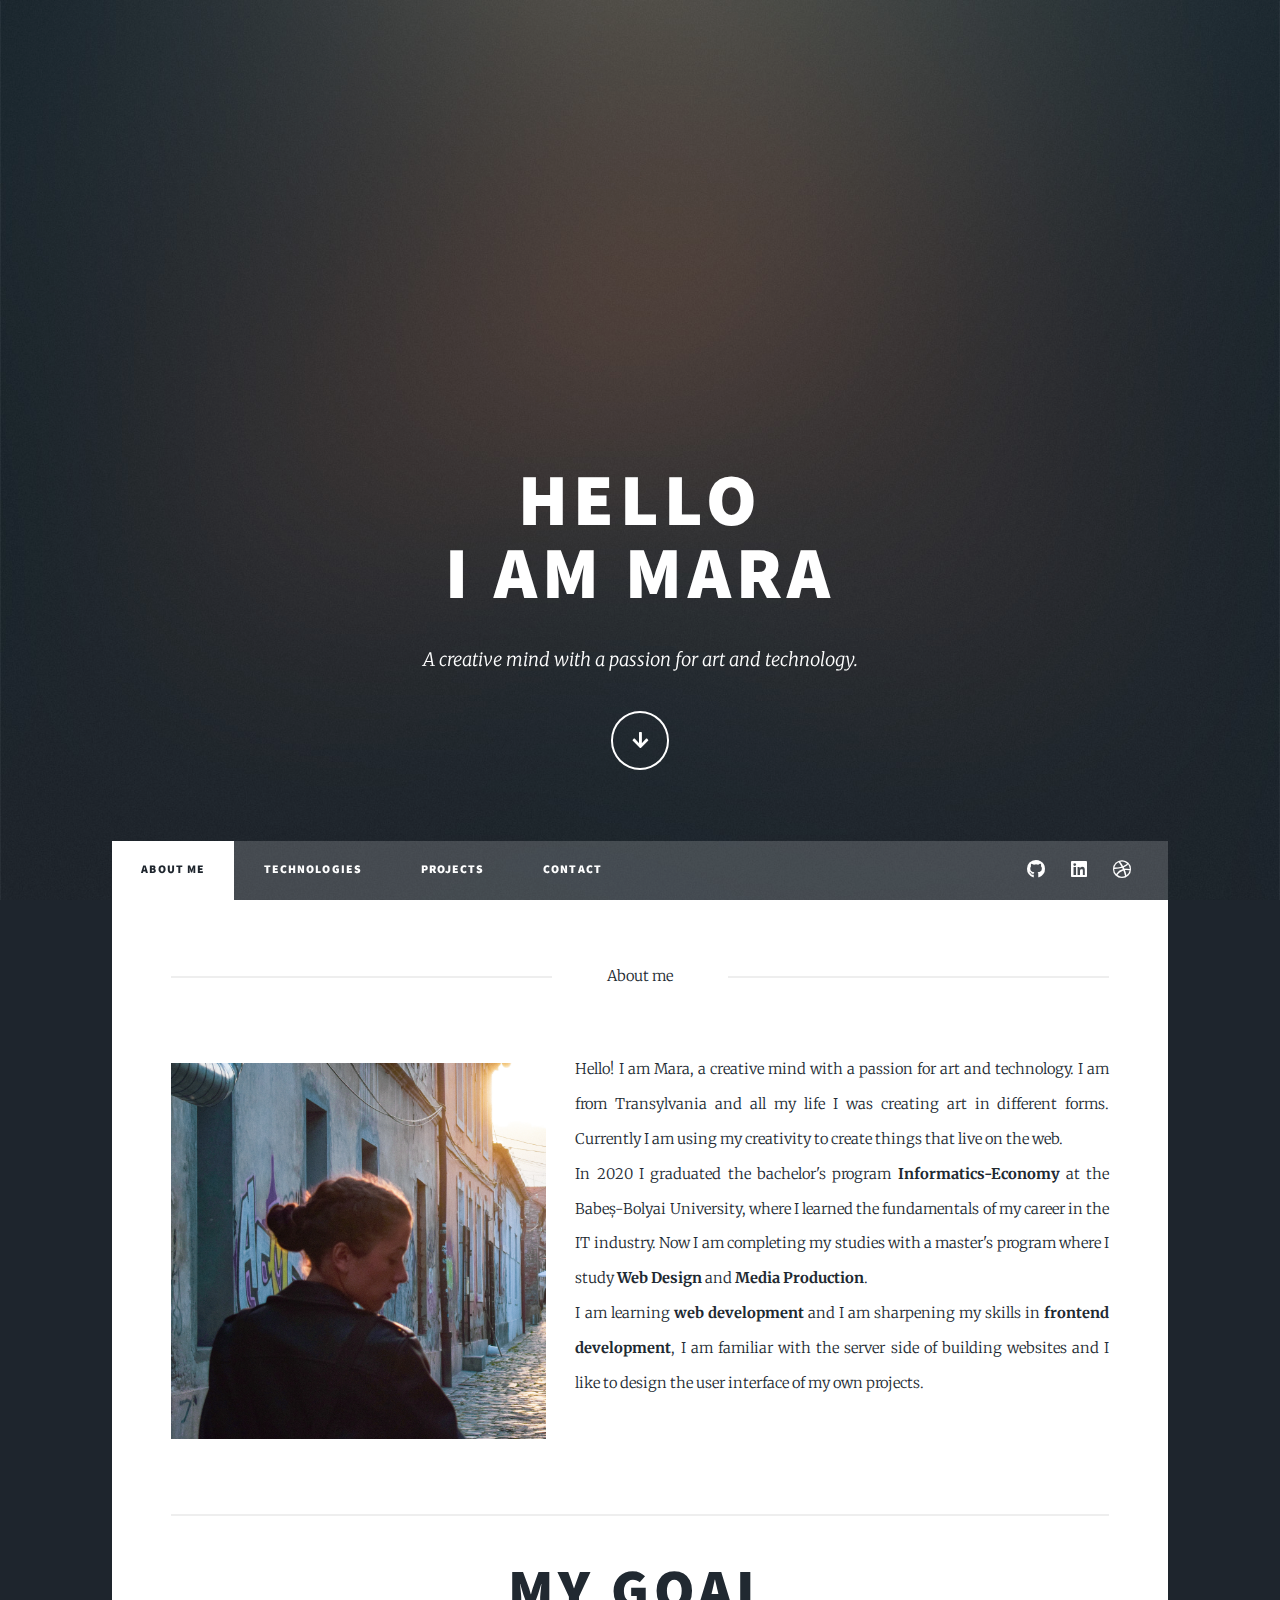
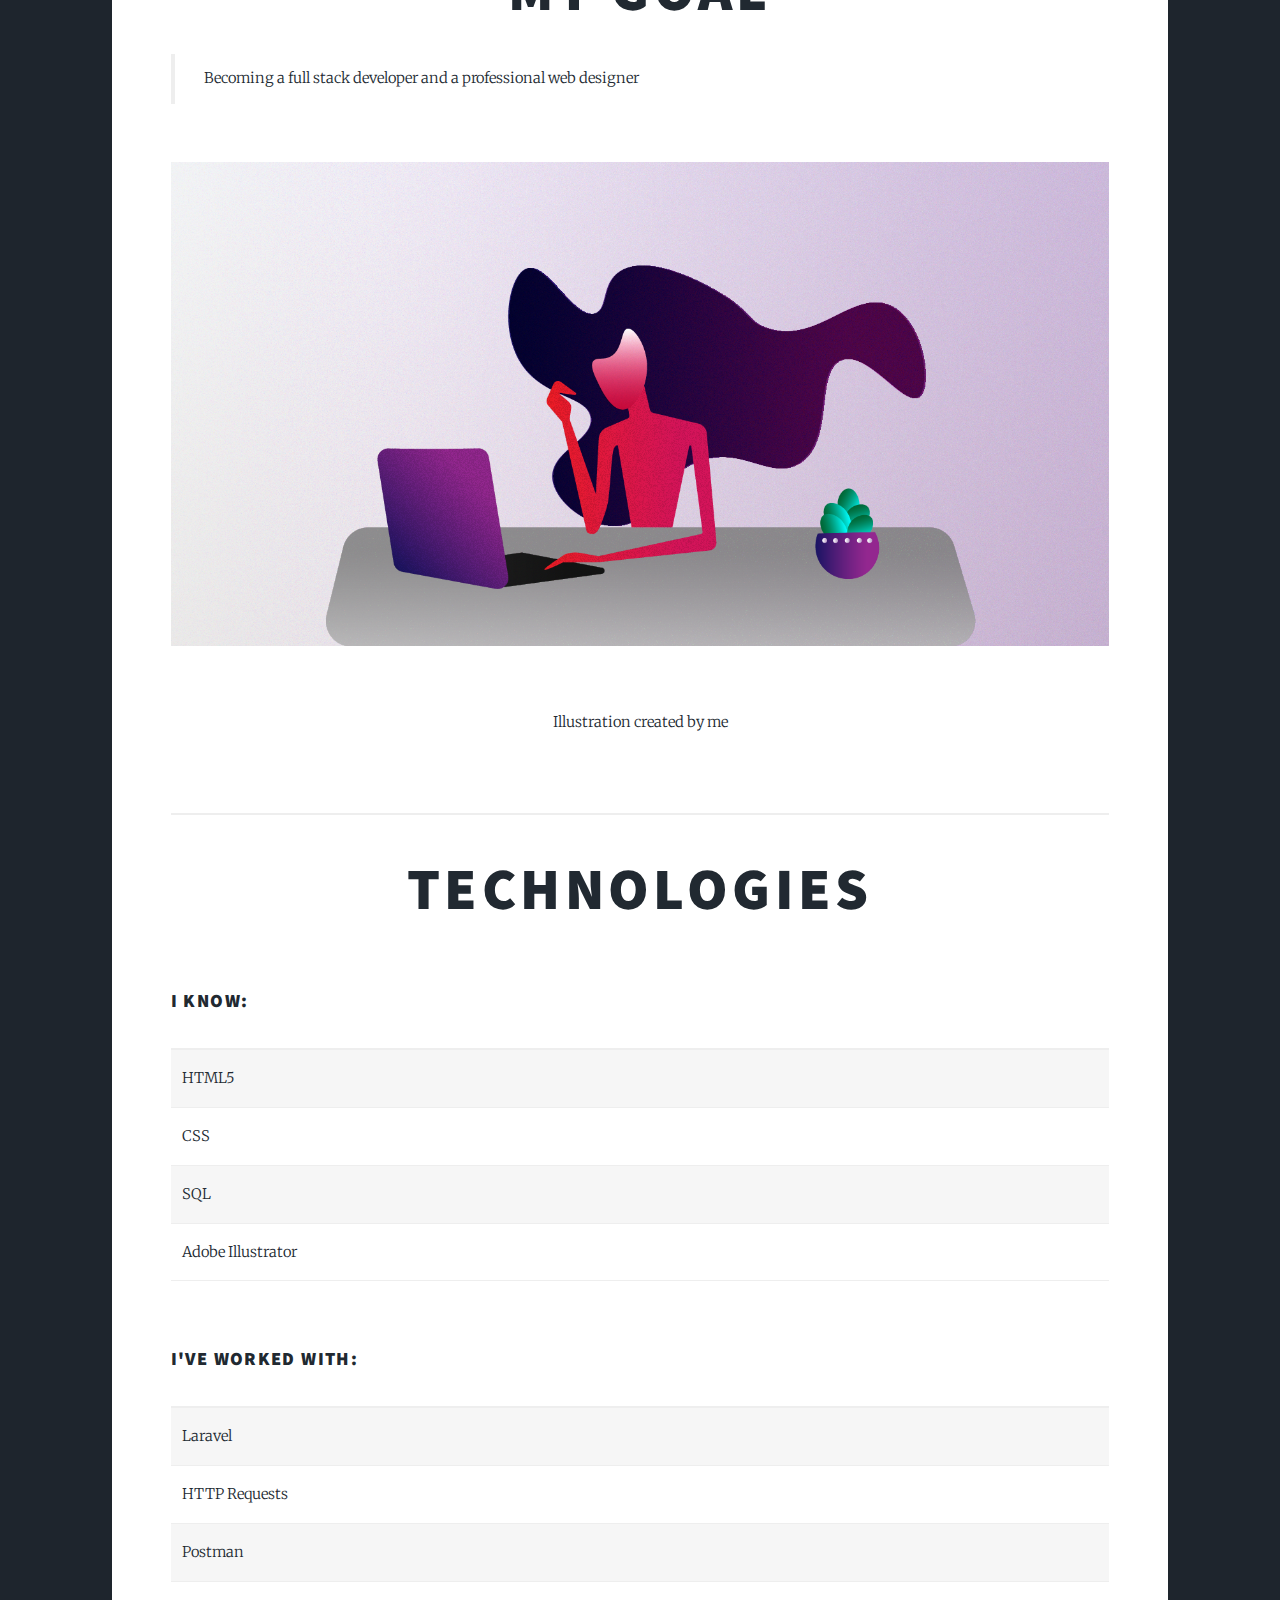
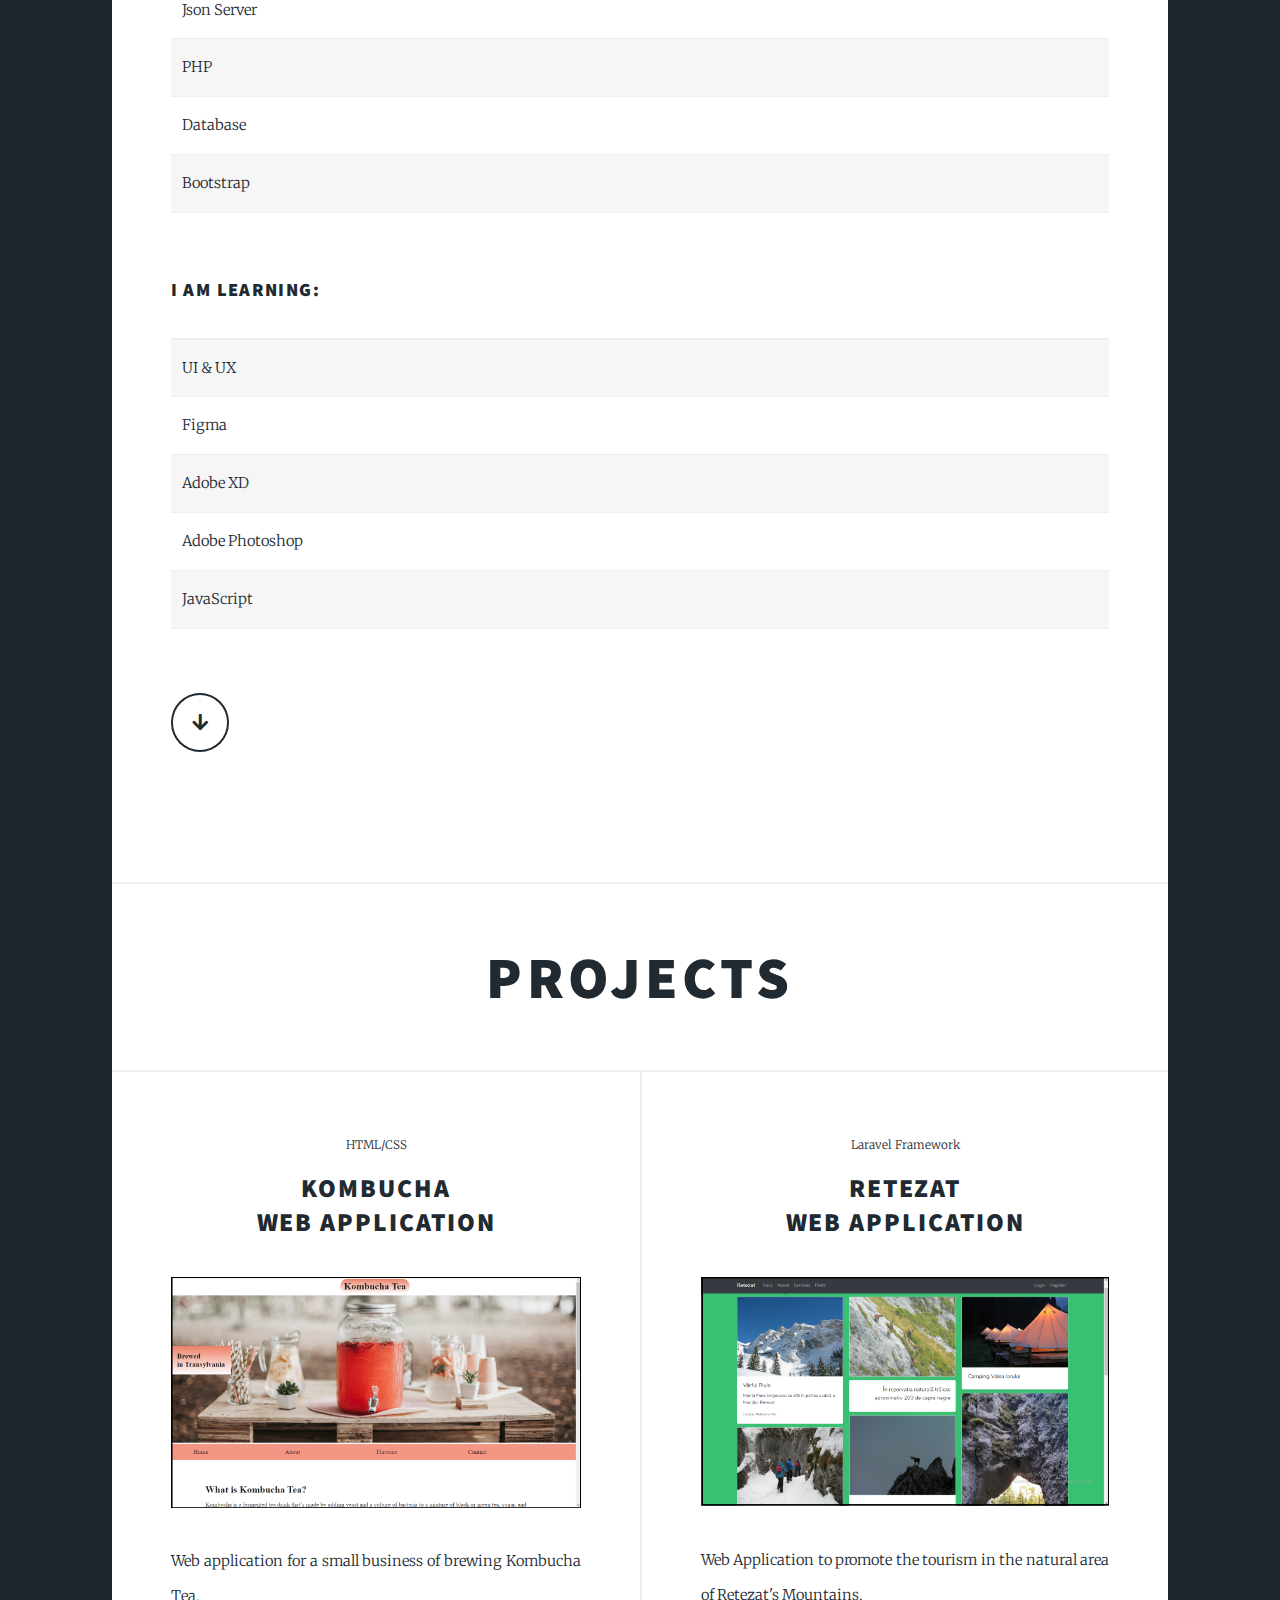
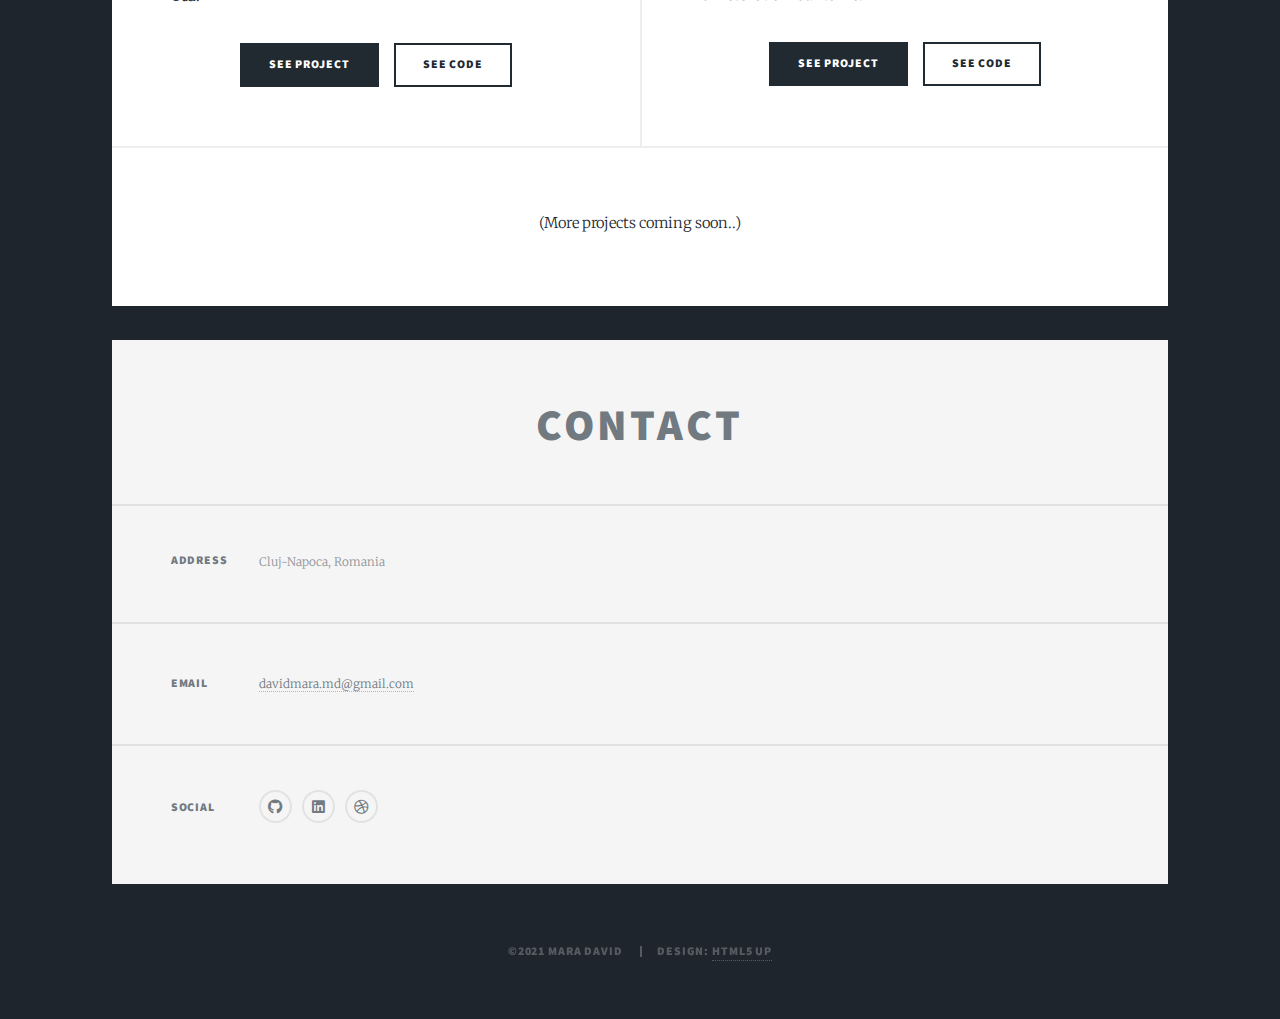
==== commit f7c33491: "Update index.html" ====
--- a/index.html
+++ b/index.html
@@ -228,7 +228,7 @@
 
 
 					<ul class="actions">
-						<li><a href="#projects" class="button icon solid solo fa-arrow-down scrolly">Continue</a></li>
+						<li><a href="#projects" class="button icon solid solo fa-arrow-down scrolly"> </a></li>
 					</ul>
 			</article>
 
@@ -332,7 +332,7 @@
 		<!-- Copyright -->
 		<div id="copyright">
 			<ul>
-				<li>&copy;2020 Mara David</li>
+				<li>&copy;2021 Mara David</li>
 				<li>Design: <a href="https://html5up.net">HTML5 UP</a></li>
 			</ul>
 		</div>
@@ -350,4 +350,4 @@
 
 </body>
 
-</html>+</html>
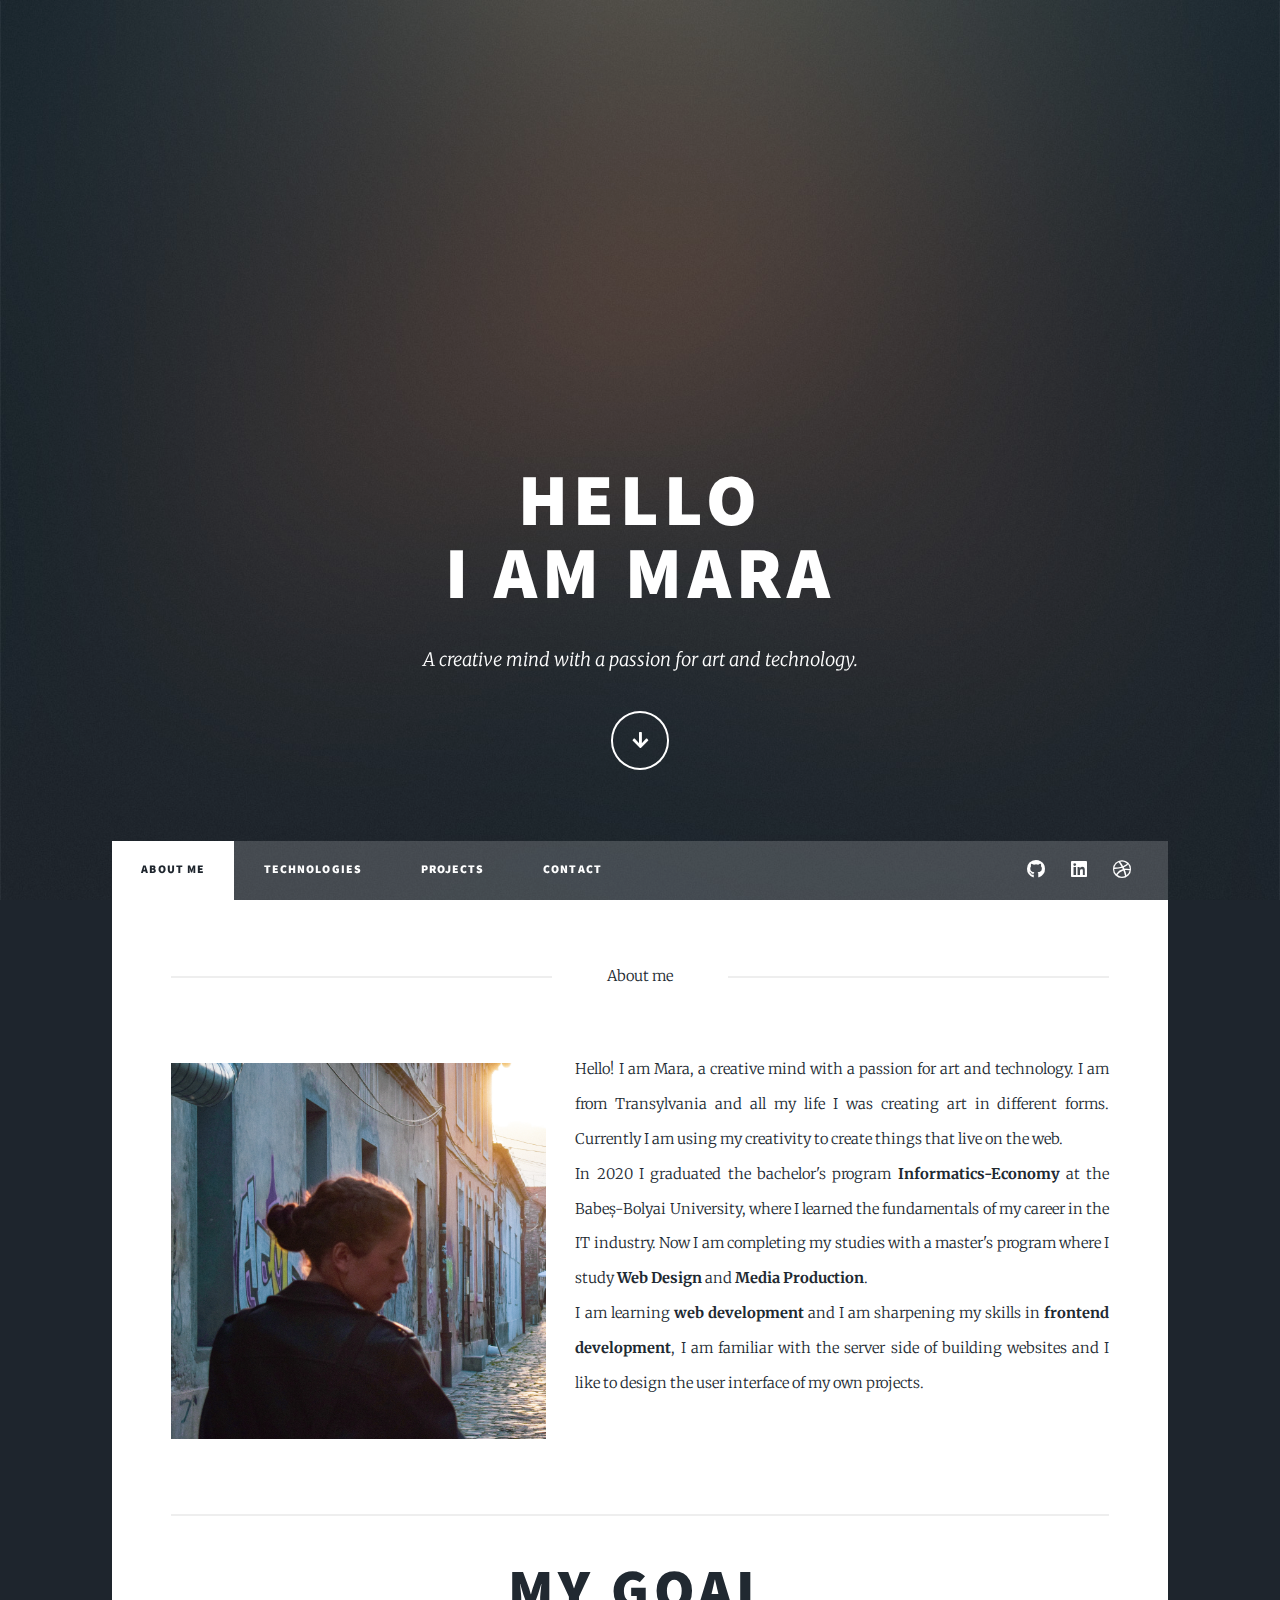
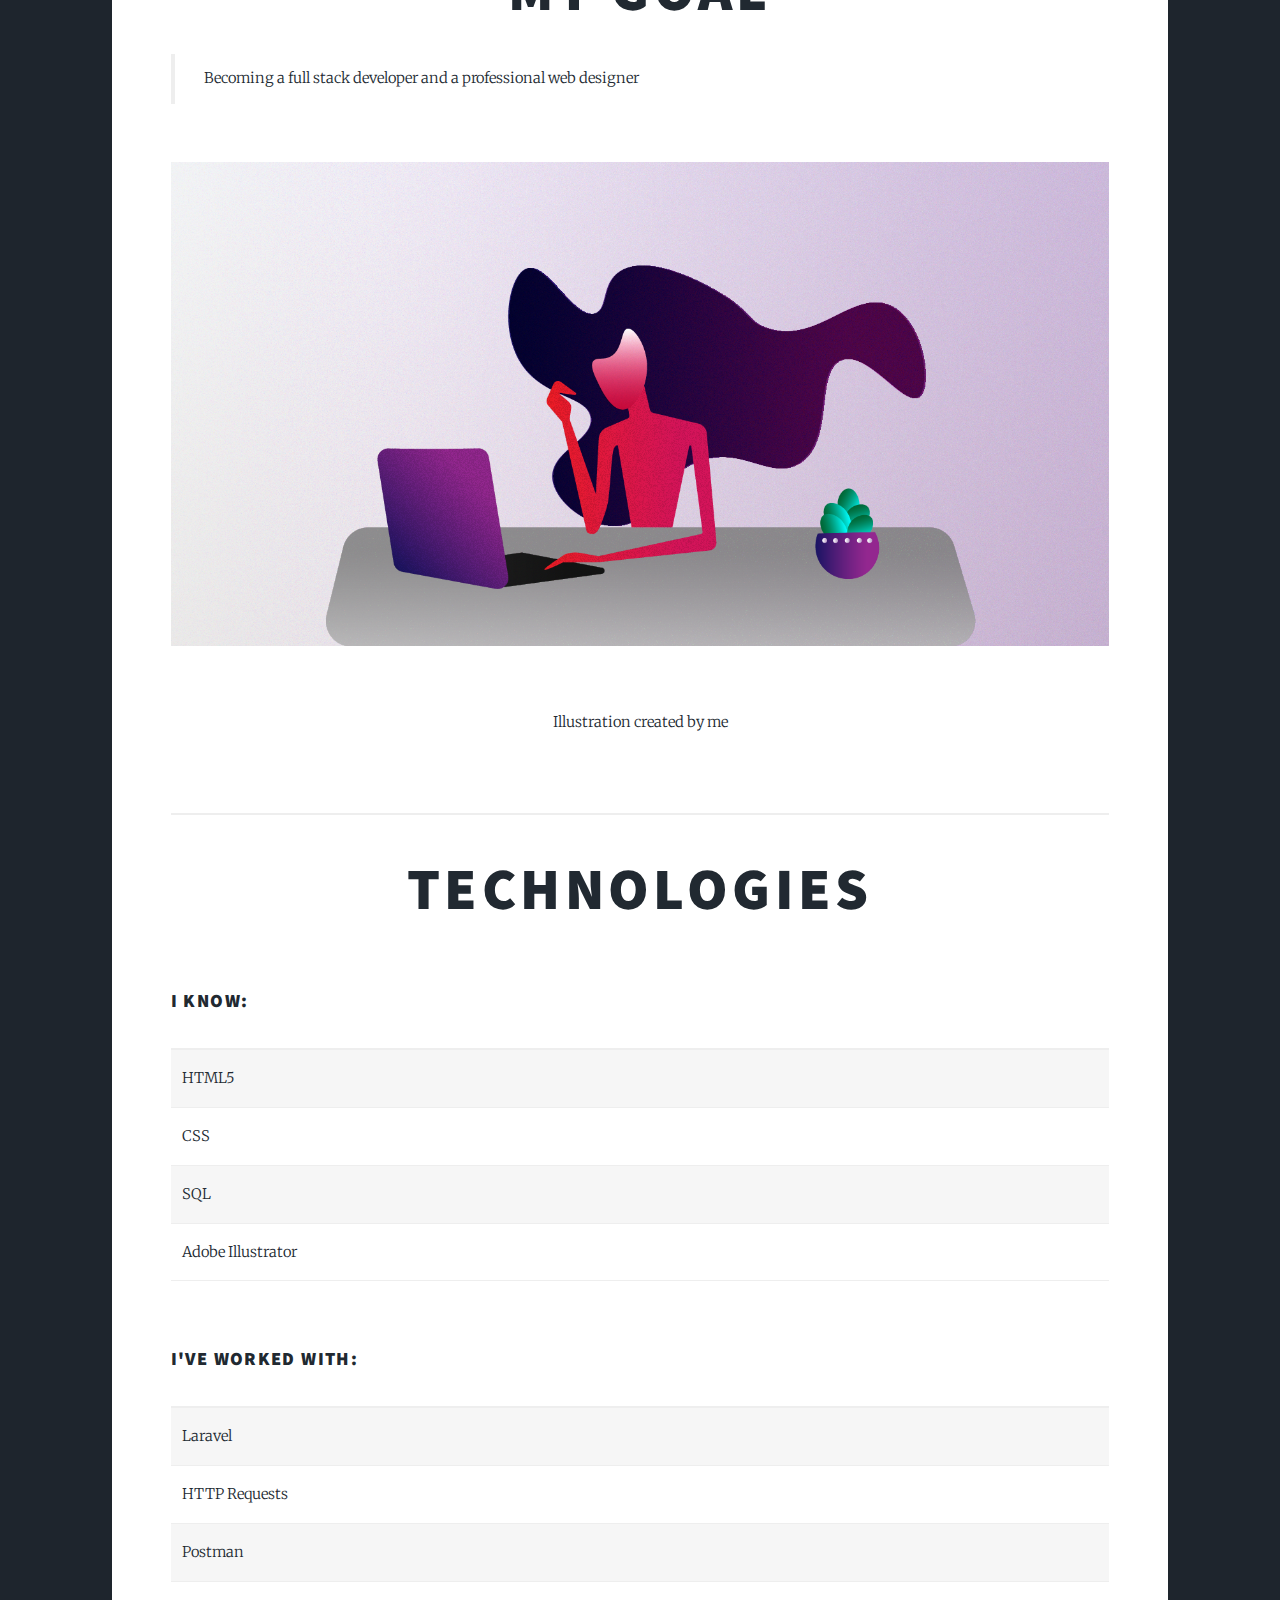
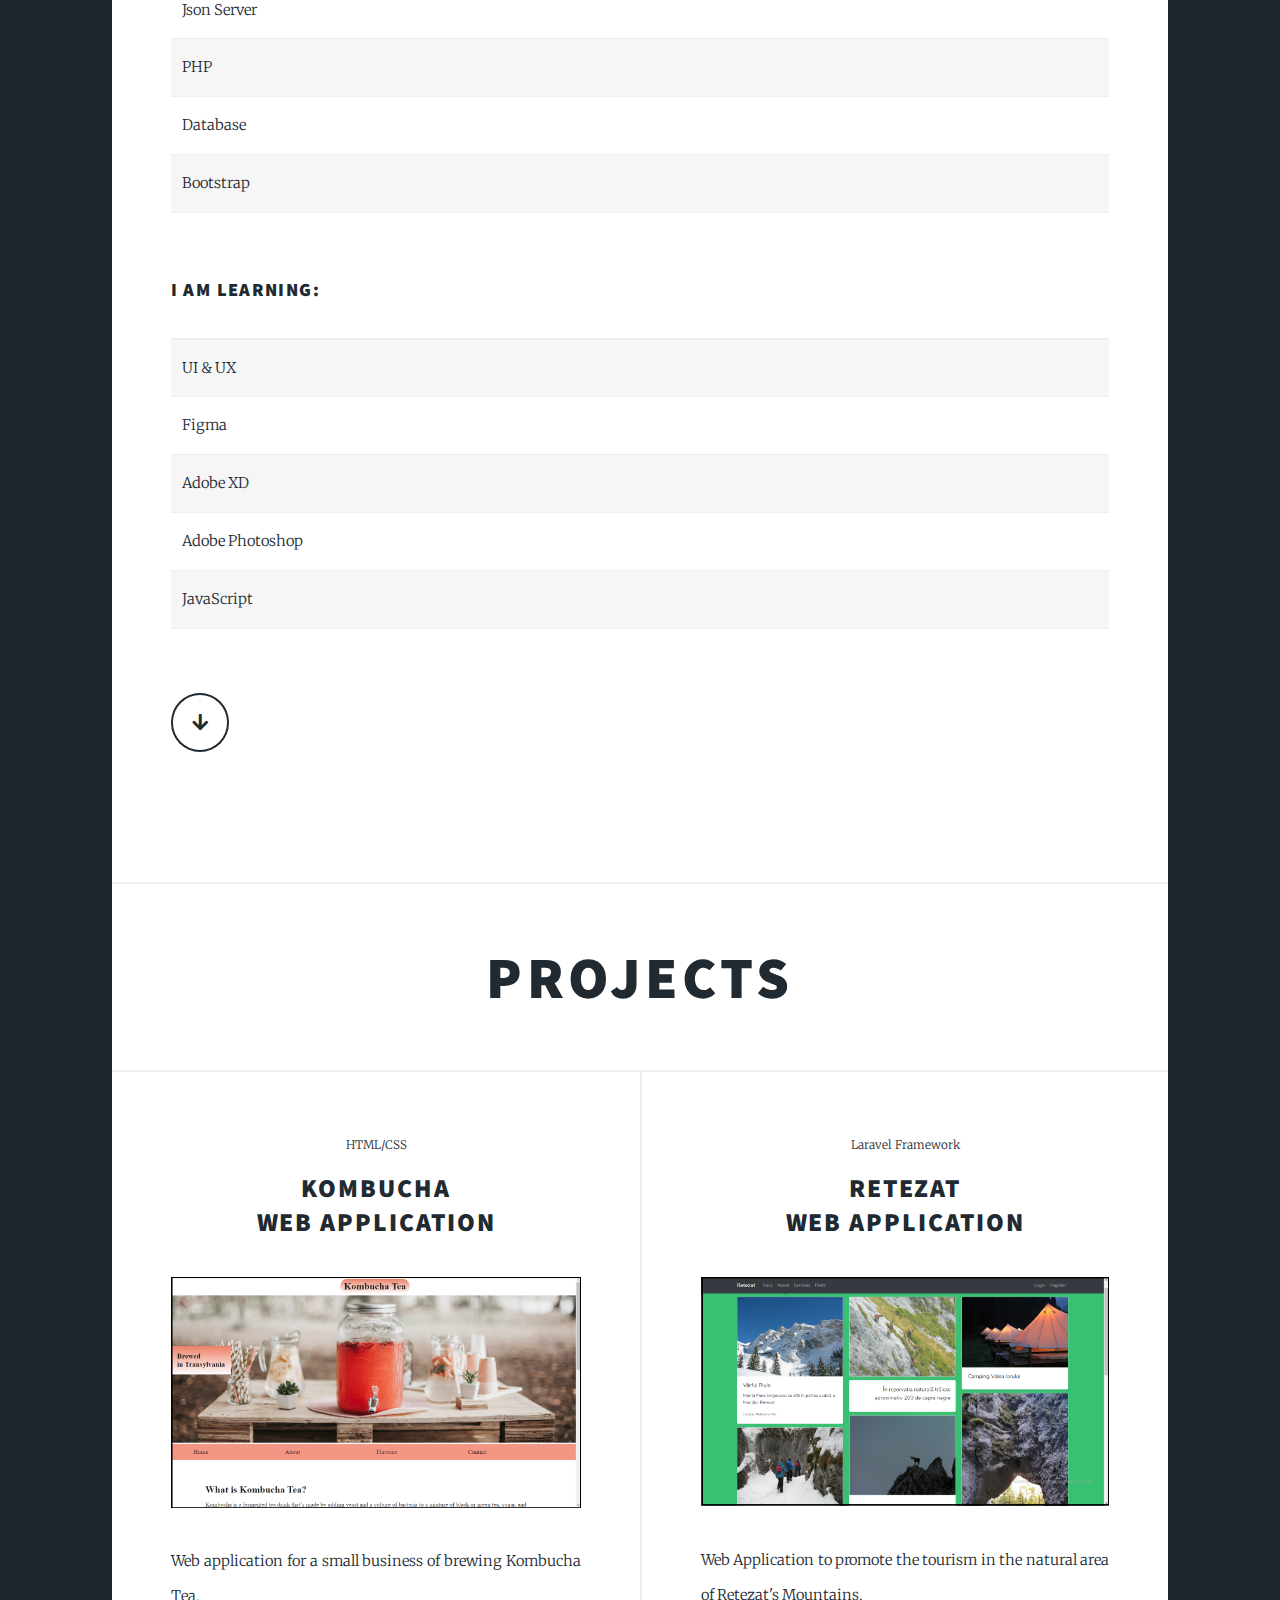
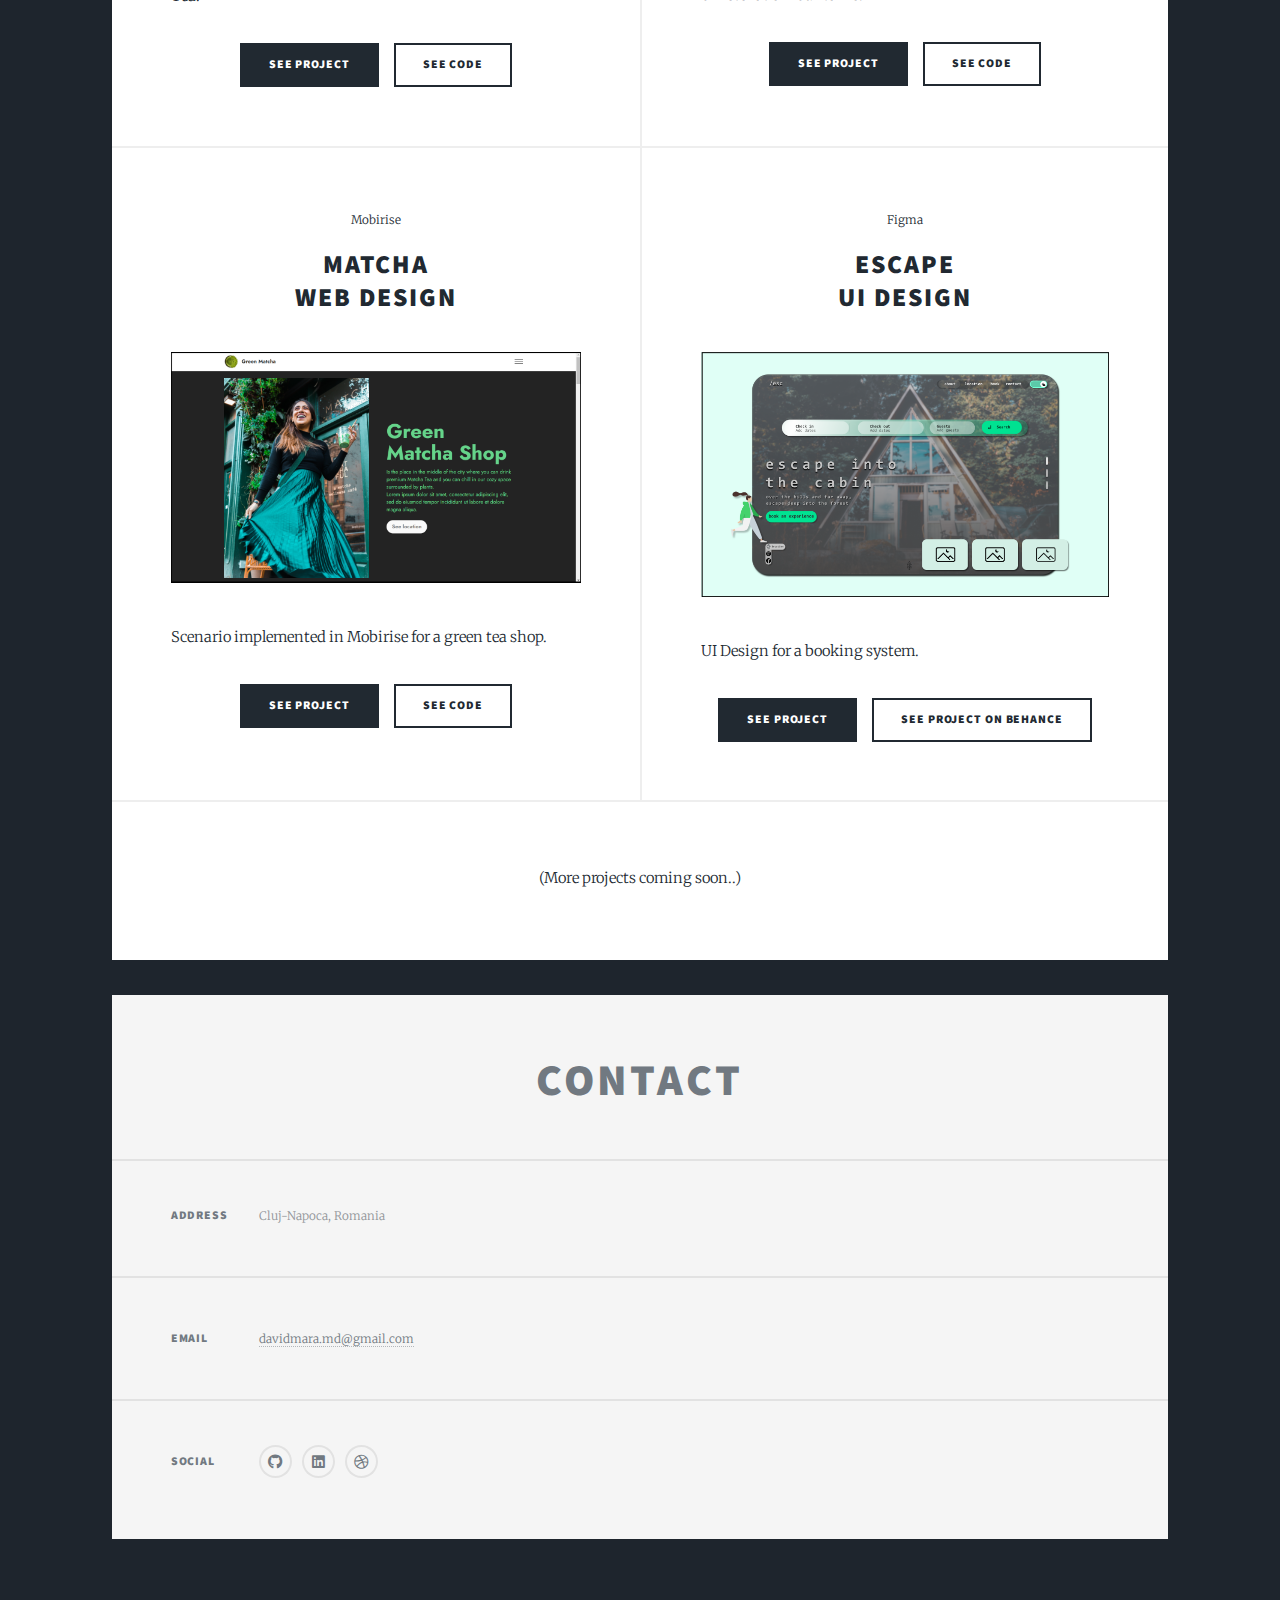
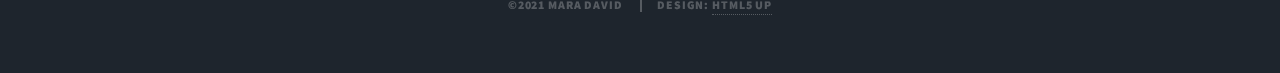
==== commit fc83c353: "Update index.html" ====
--- a/index.html
+++ b/index.html
@@ -280,6 +280,42 @@
 
 
 				</article>
+				<article>
+				<header>
+					<span class="date">Mobirise</span>
+					<h2><a href="/matcha.html">Matcha<br />
+							web design</a></h2>
+				</header>
+				<a href="/matcha.html" class="image fit"><img src="images/matcha.png" alt="" /></a>
+				<p>Scenario implemented in Mobirise for a green tea shop.</p>
+
+
+				<ul class="actions special">
+					<li><a href="/matcha.html" class="button primary">See project</a></li>
+					<li><a href="https://github.com/maradavid/matcha-web-design.github.io" target="_blank" class="button">see code</a>
+					</li>
+				</ul>
+
+
+			</article>
+			
+			<article>
+				<header>
+					<span class="date">Figma</span>
+					<h2><a href="/escape.html">Escape<br />
+							UI Design</a></h2>
+				</header>
+				<a href="/escape.html" class="image fit"><img src="images/esc4.png" alt="" /></a>
+				<p>UI Design for a booking system.
+
+				</p>
+				<ul class="actions special">
+					<li><a href="/escape.html" class="button primary">See project</a></li>
+					<li><a href="https://www.behance.net/gallery/113130323/Escape" target="_blank" class="button">see project on behance</a>
+					</li>
+				</ul>
+
+			</article>
 
 
 			</section>
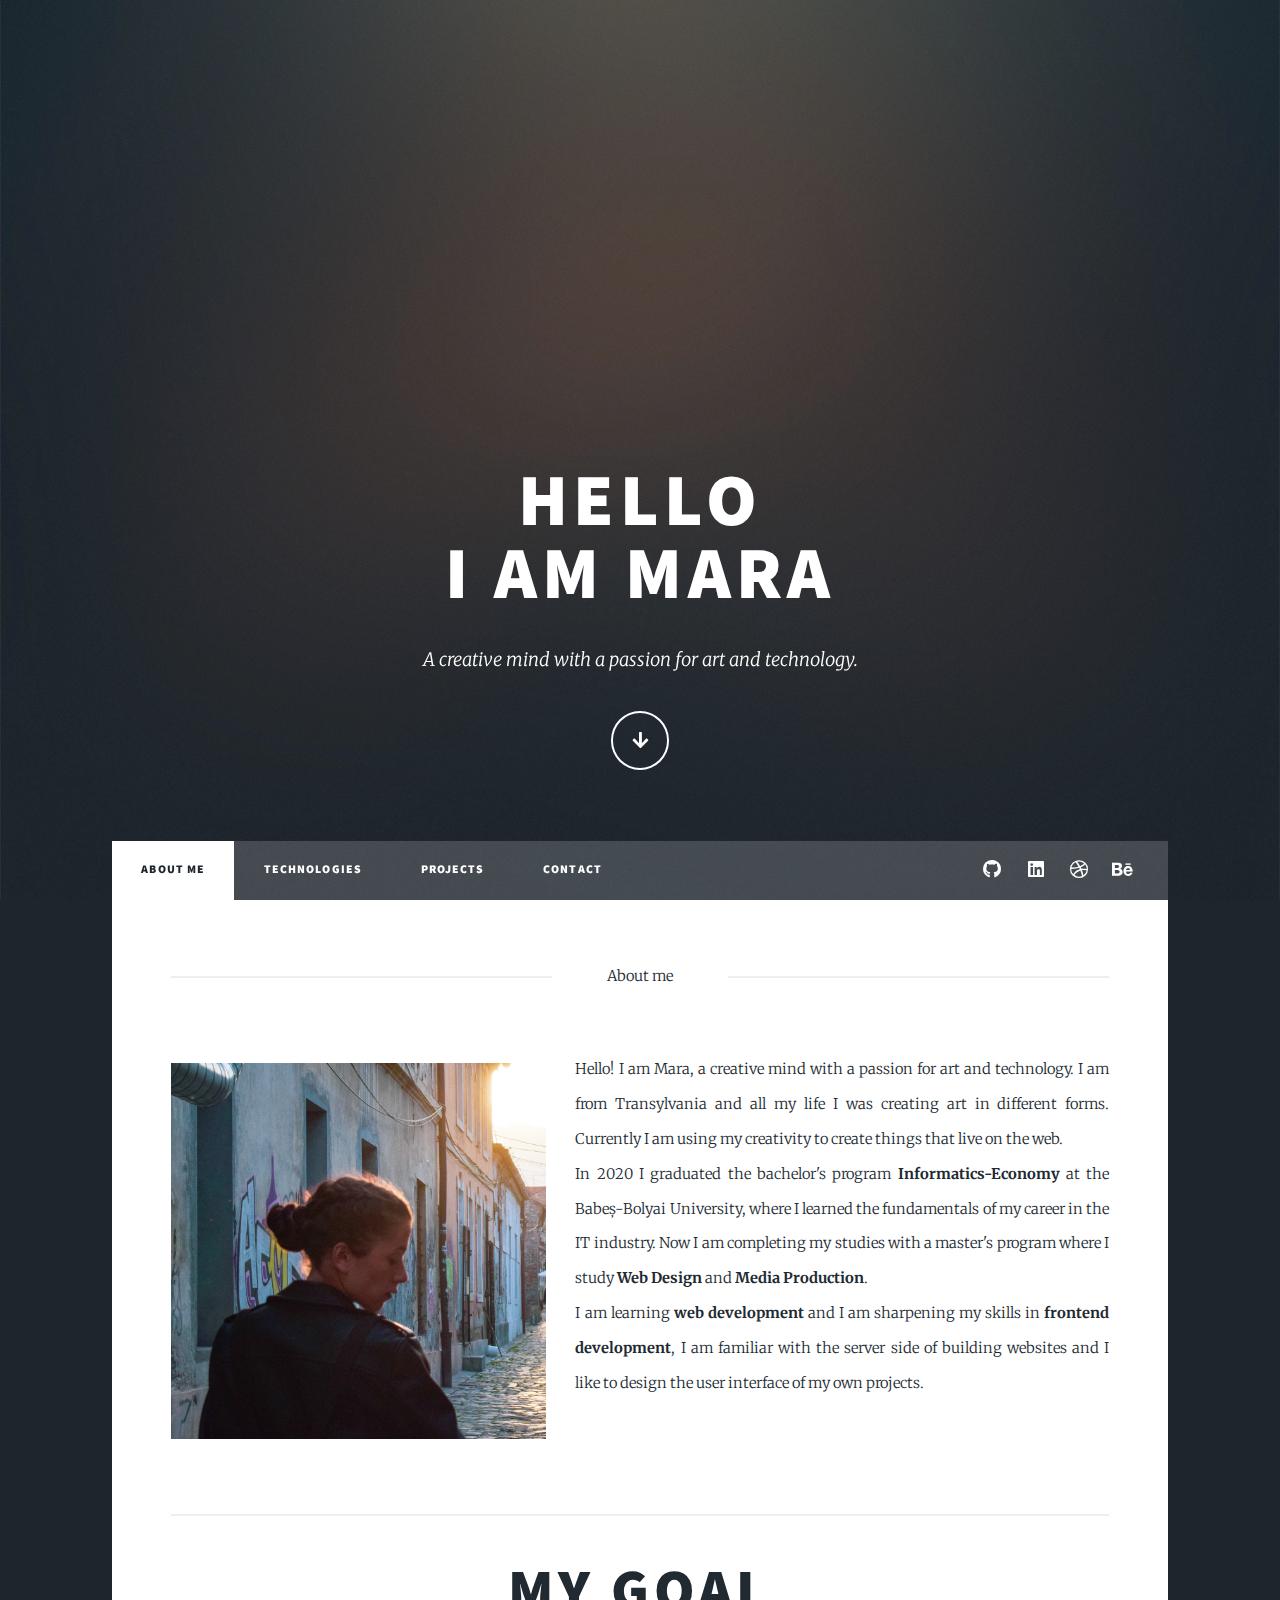
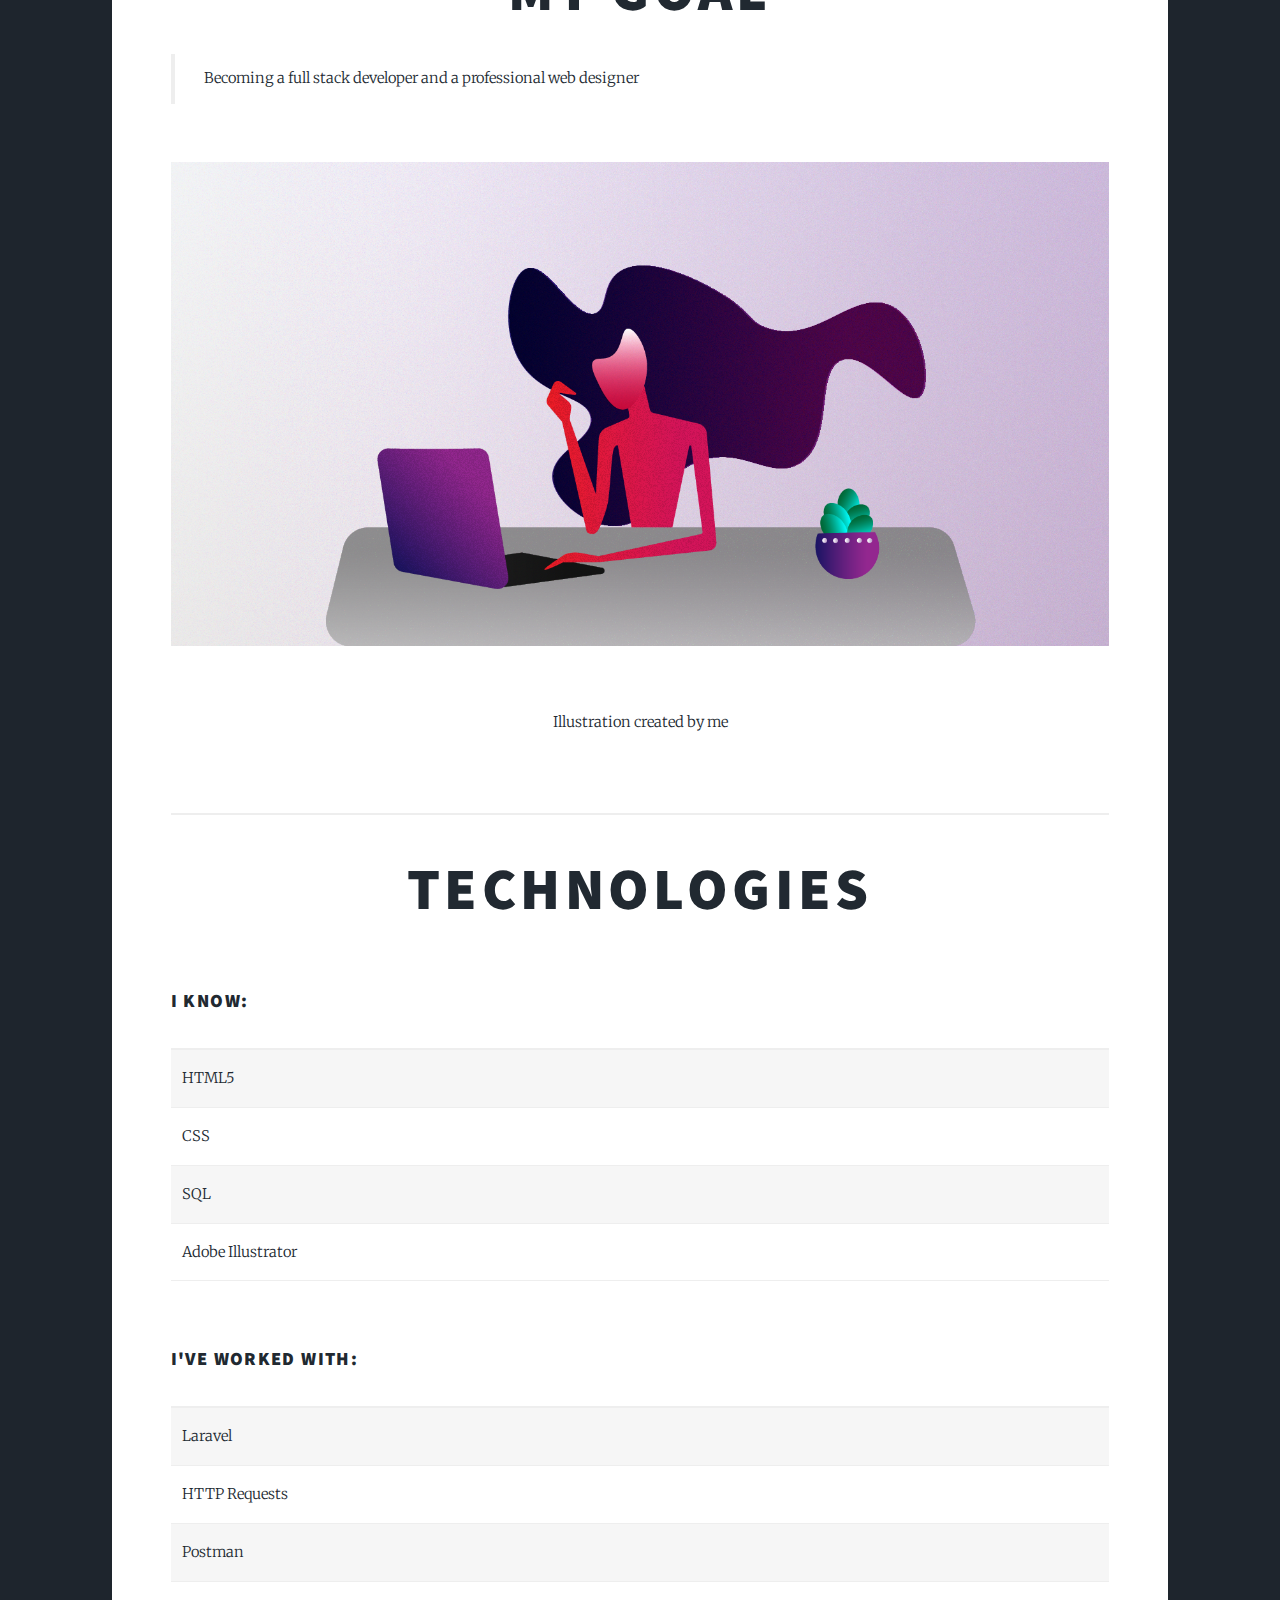
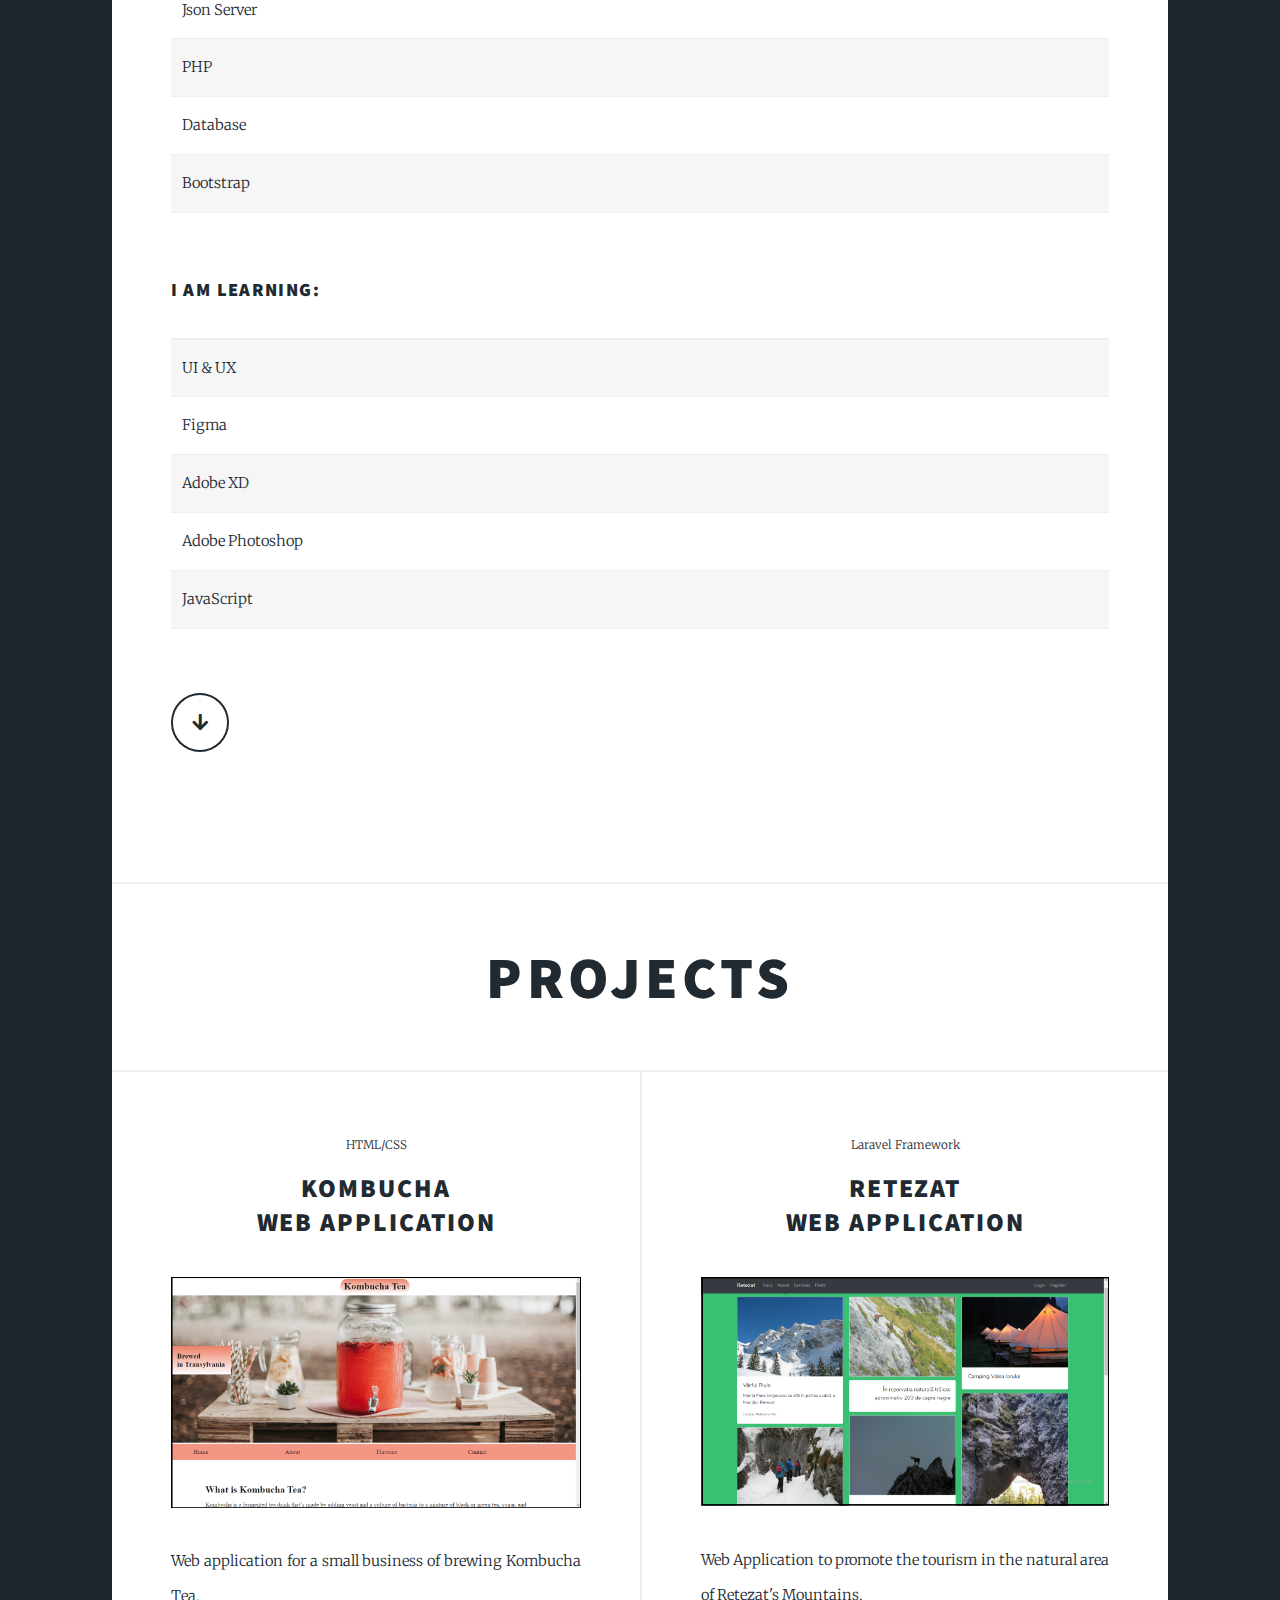
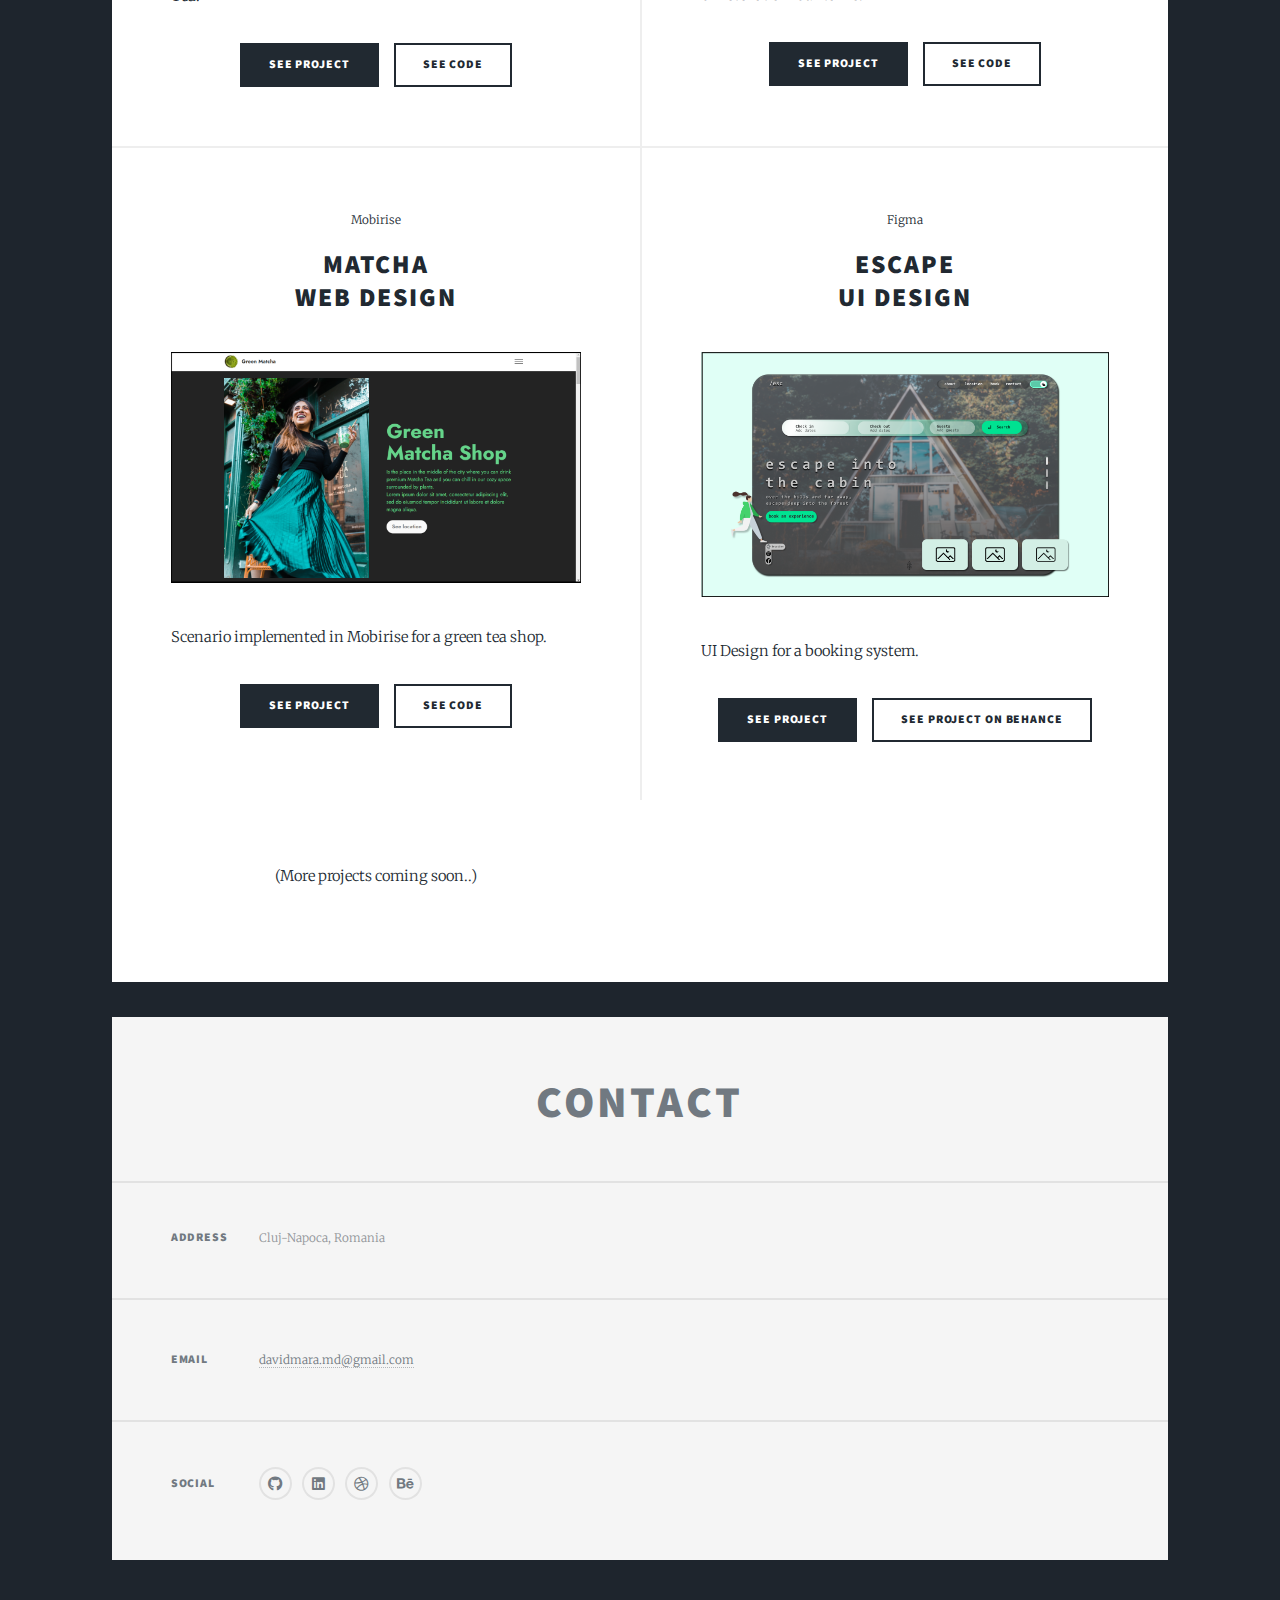
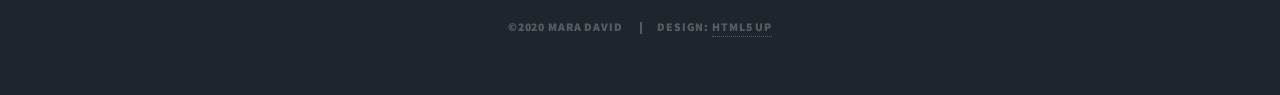
==== commit db1af2ce: "Update index.html" ====
--- a/index.html
+++ b/index.html
@@ -54,6 +54,8 @@
 						class="icon brands fa-linkedin"><span class="label">LinkedIn</span></a></li>
 				<li><a href="https://dribbble.com/MaraDavid" target="_blank" class="icon brands fa-dribbble"><span
 							class="label">Dribbble</span></a></li>
+				<li><a href="https://www.behance.net/maradavid" target="_blank" class="icon brands fa-behance"><span
+							class="label">Behance</span></a></li>
 			</ul>
 		</nav>
 
@@ -280,7 +282,10 @@
 
 
 				</article>
-				<article>
+
+
+			
+			<article>
 				<header>
 					<span class="date">Mobirise</span>
 					<h2><a href="/matcha.html">Matcha<br />
@@ -298,7 +303,7 @@
 
 
 			</article>
-			
+
 			<article>
 				<header>
 					<span class="date">Figma</span>
@@ -317,10 +322,9 @@
 
 			</article>
 
-
+			<p style="text-align: center;">(More projects coming soon..)</p> <br>
 			</section>
 
-			<p style="text-align: center;">(More projects coming soon..)</p> <br>
 
 
 		</div>
@@ -359,6 +363,9 @@
 							<a href="https://dribbble.com/MaraDavid" target="_blank"
 								class="icon brands alt fa-dribbble"><span class="label">Dribbble</span></a>
 						</li>
+						<li><a href="https://www.behance.net/maradavid" target="_blank"
+							class="icon brands alt fa-behance"><span class="label">GitHub</span></a></li>
+					<li>
 
 					</ul>
 				</section>
@@ -368,7 +375,7 @@
 		<!-- Copyright -->
 		<div id="copyright">
 			<ul>
-				<li>&copy;2021 Mara David</li>
+				<li>&copy;2020 Mara David</li>
 				<li>Design: <a href="https://html5up.net">HTML5 UP</a></li>
 			</ul>
 		</div>
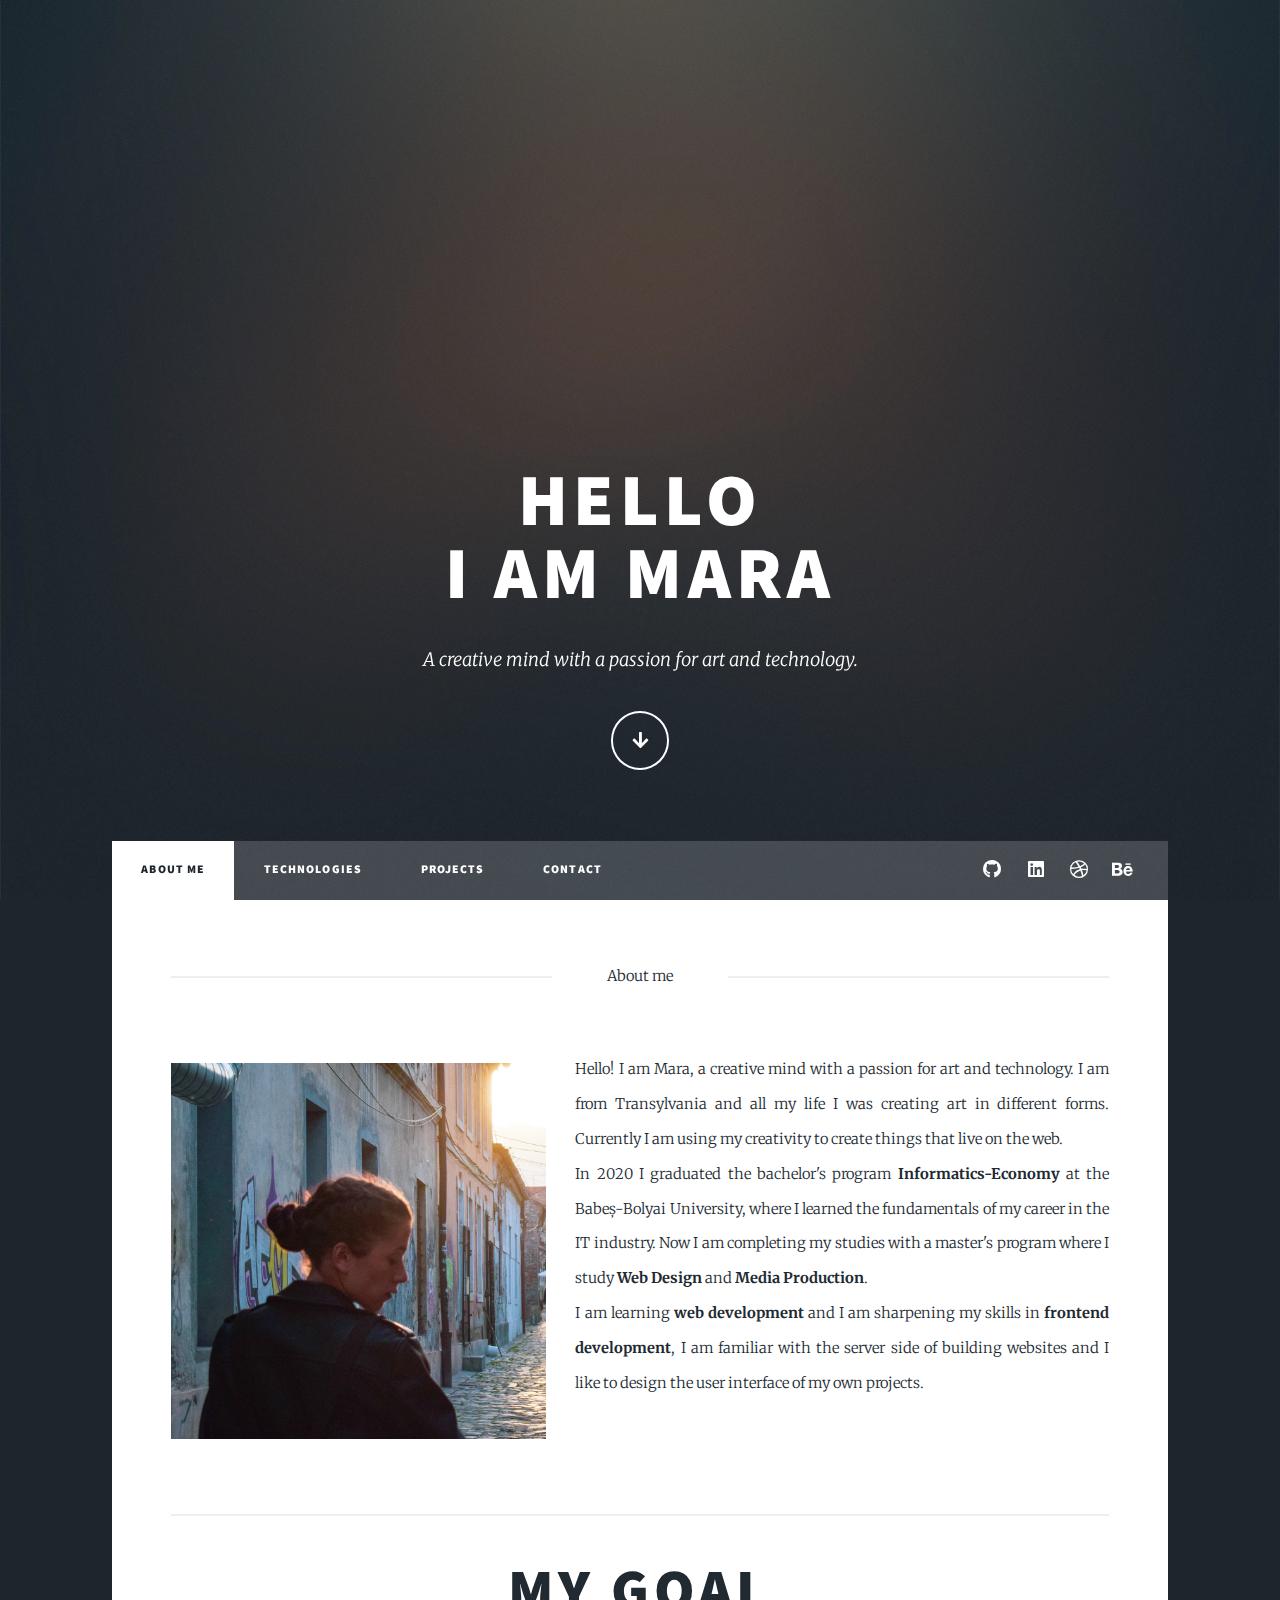
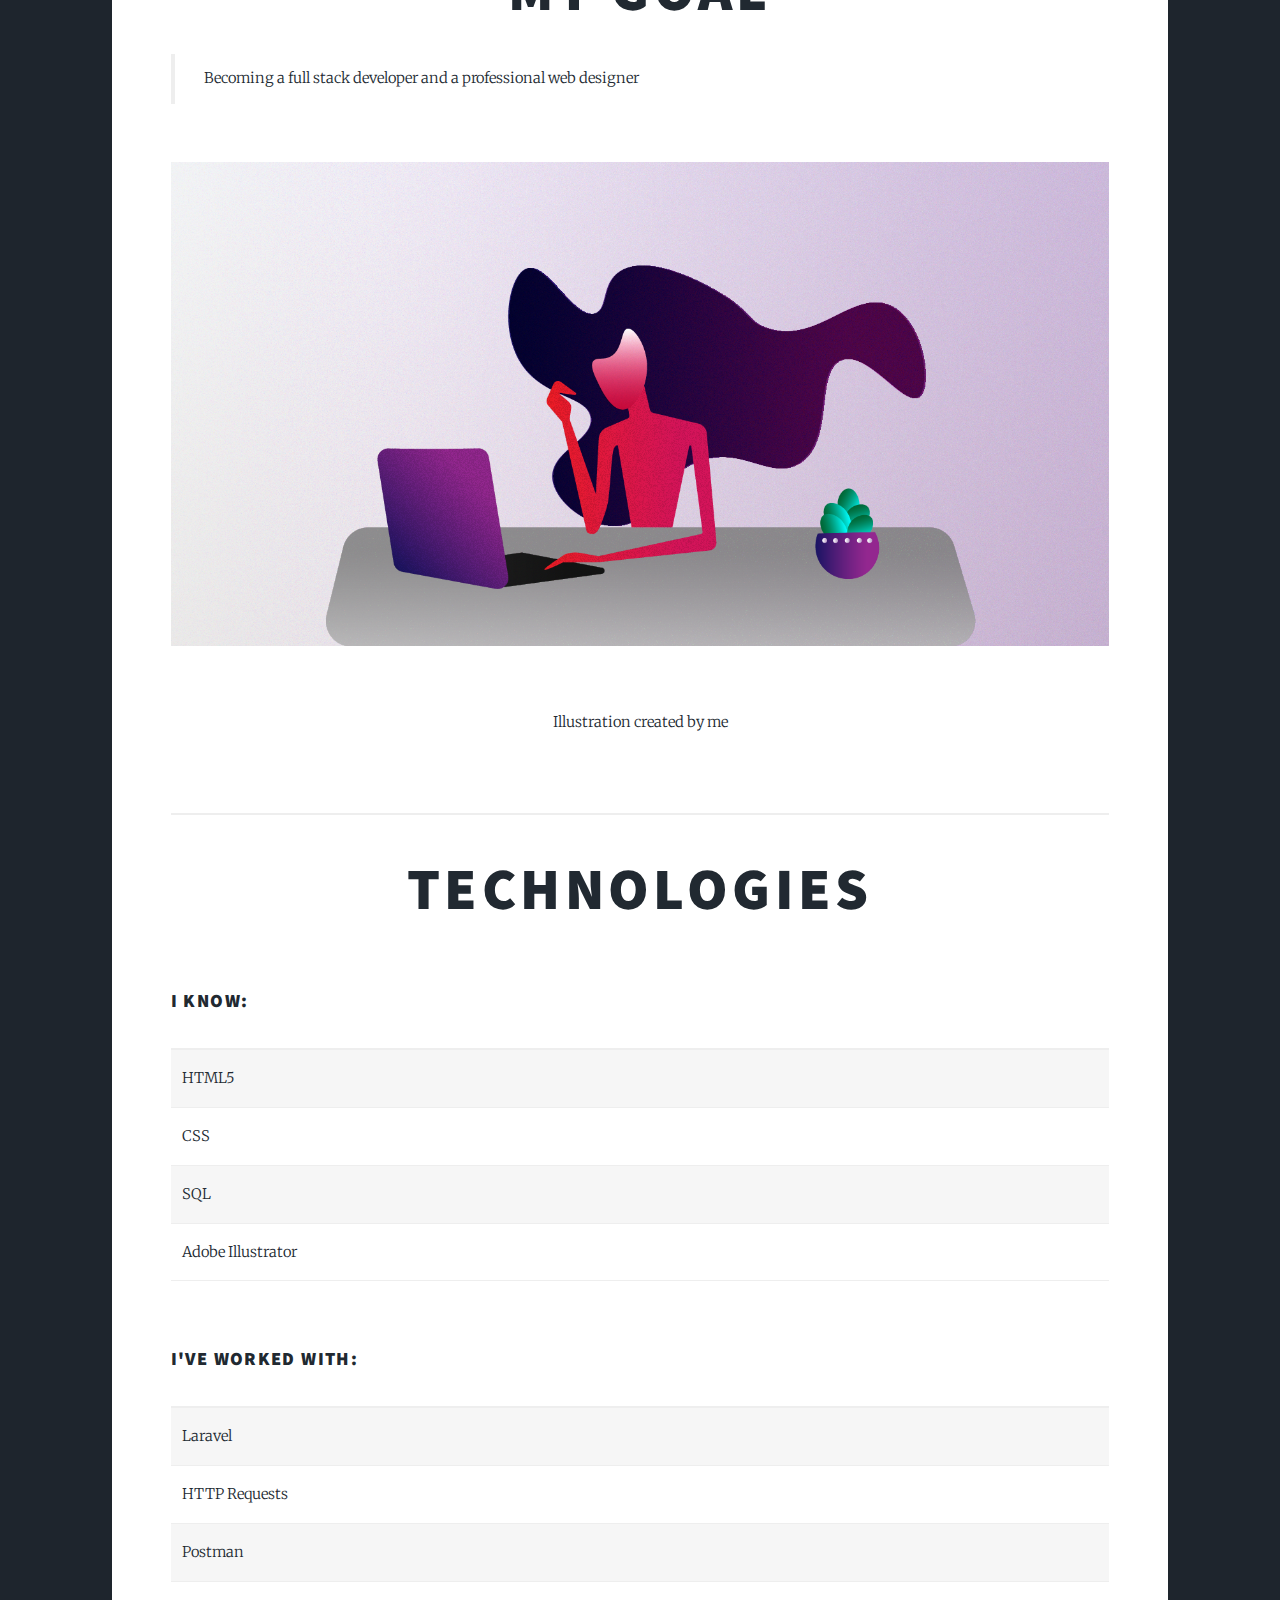
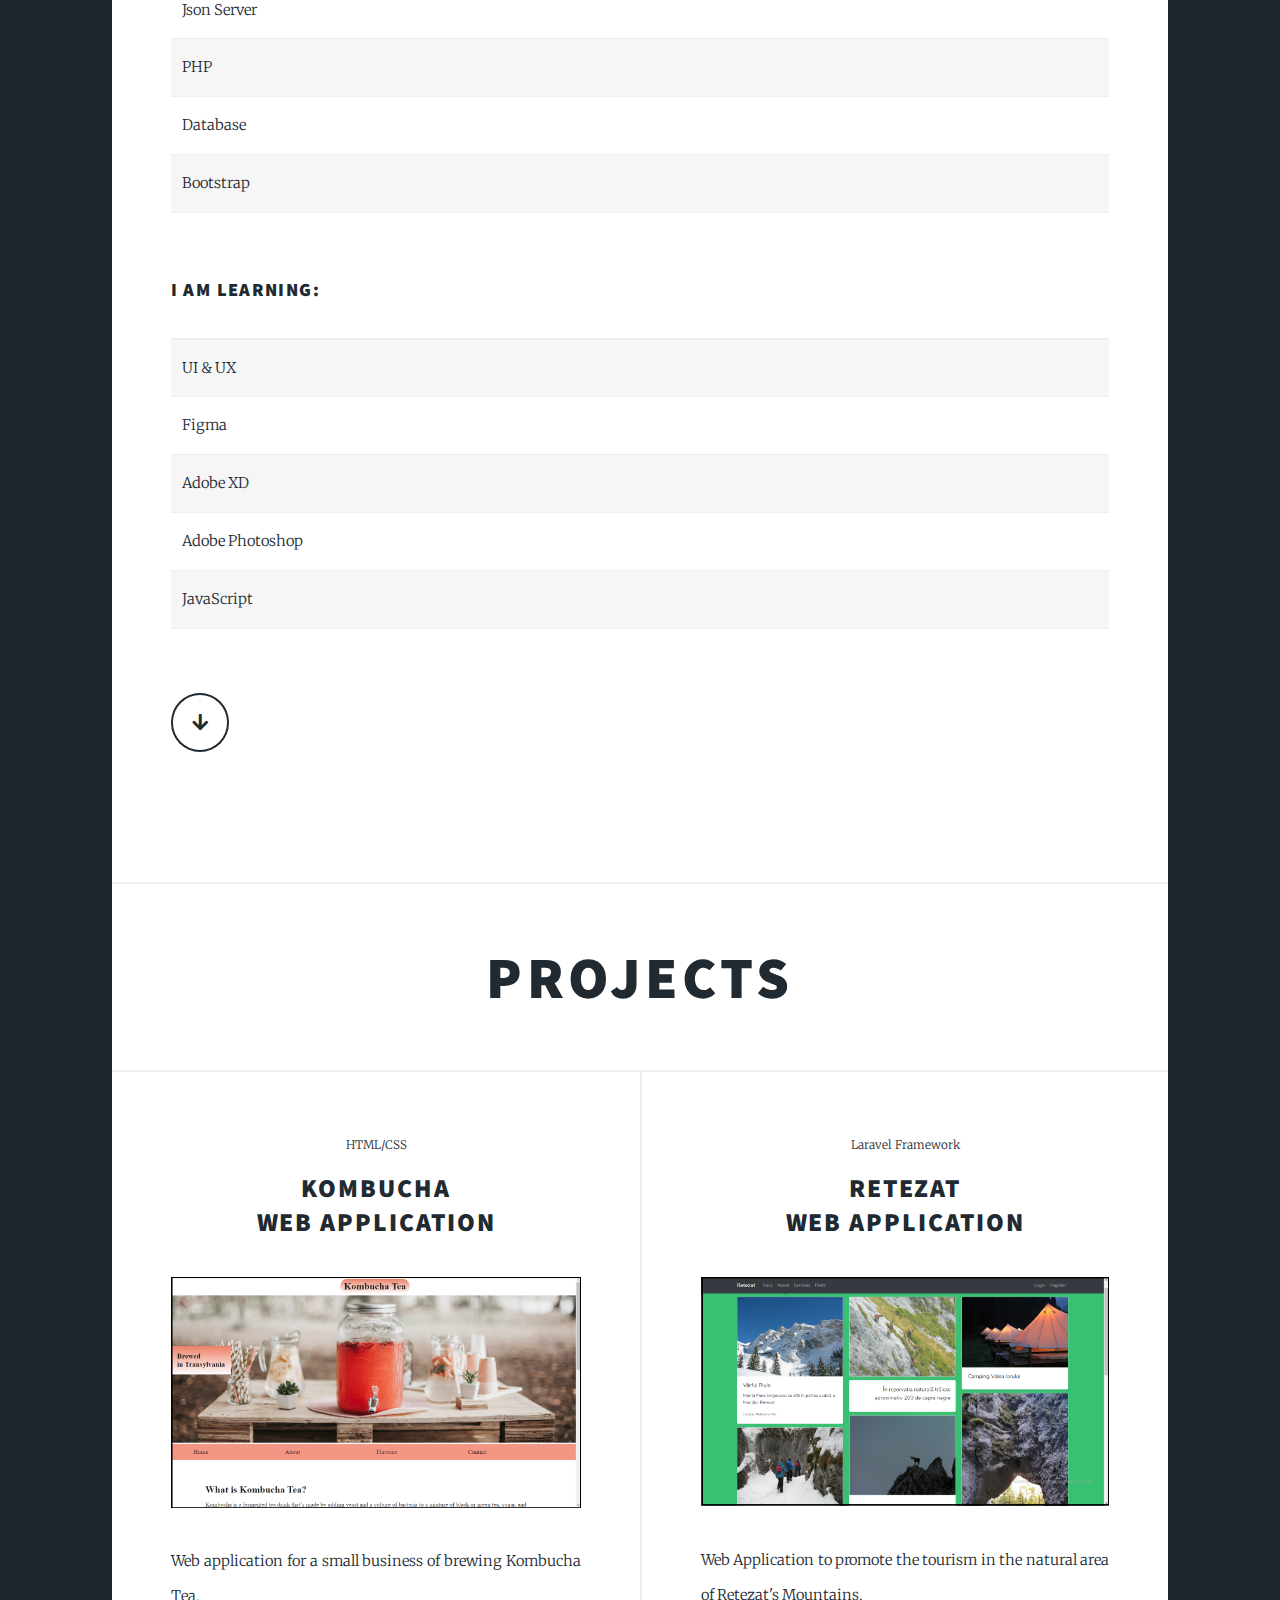
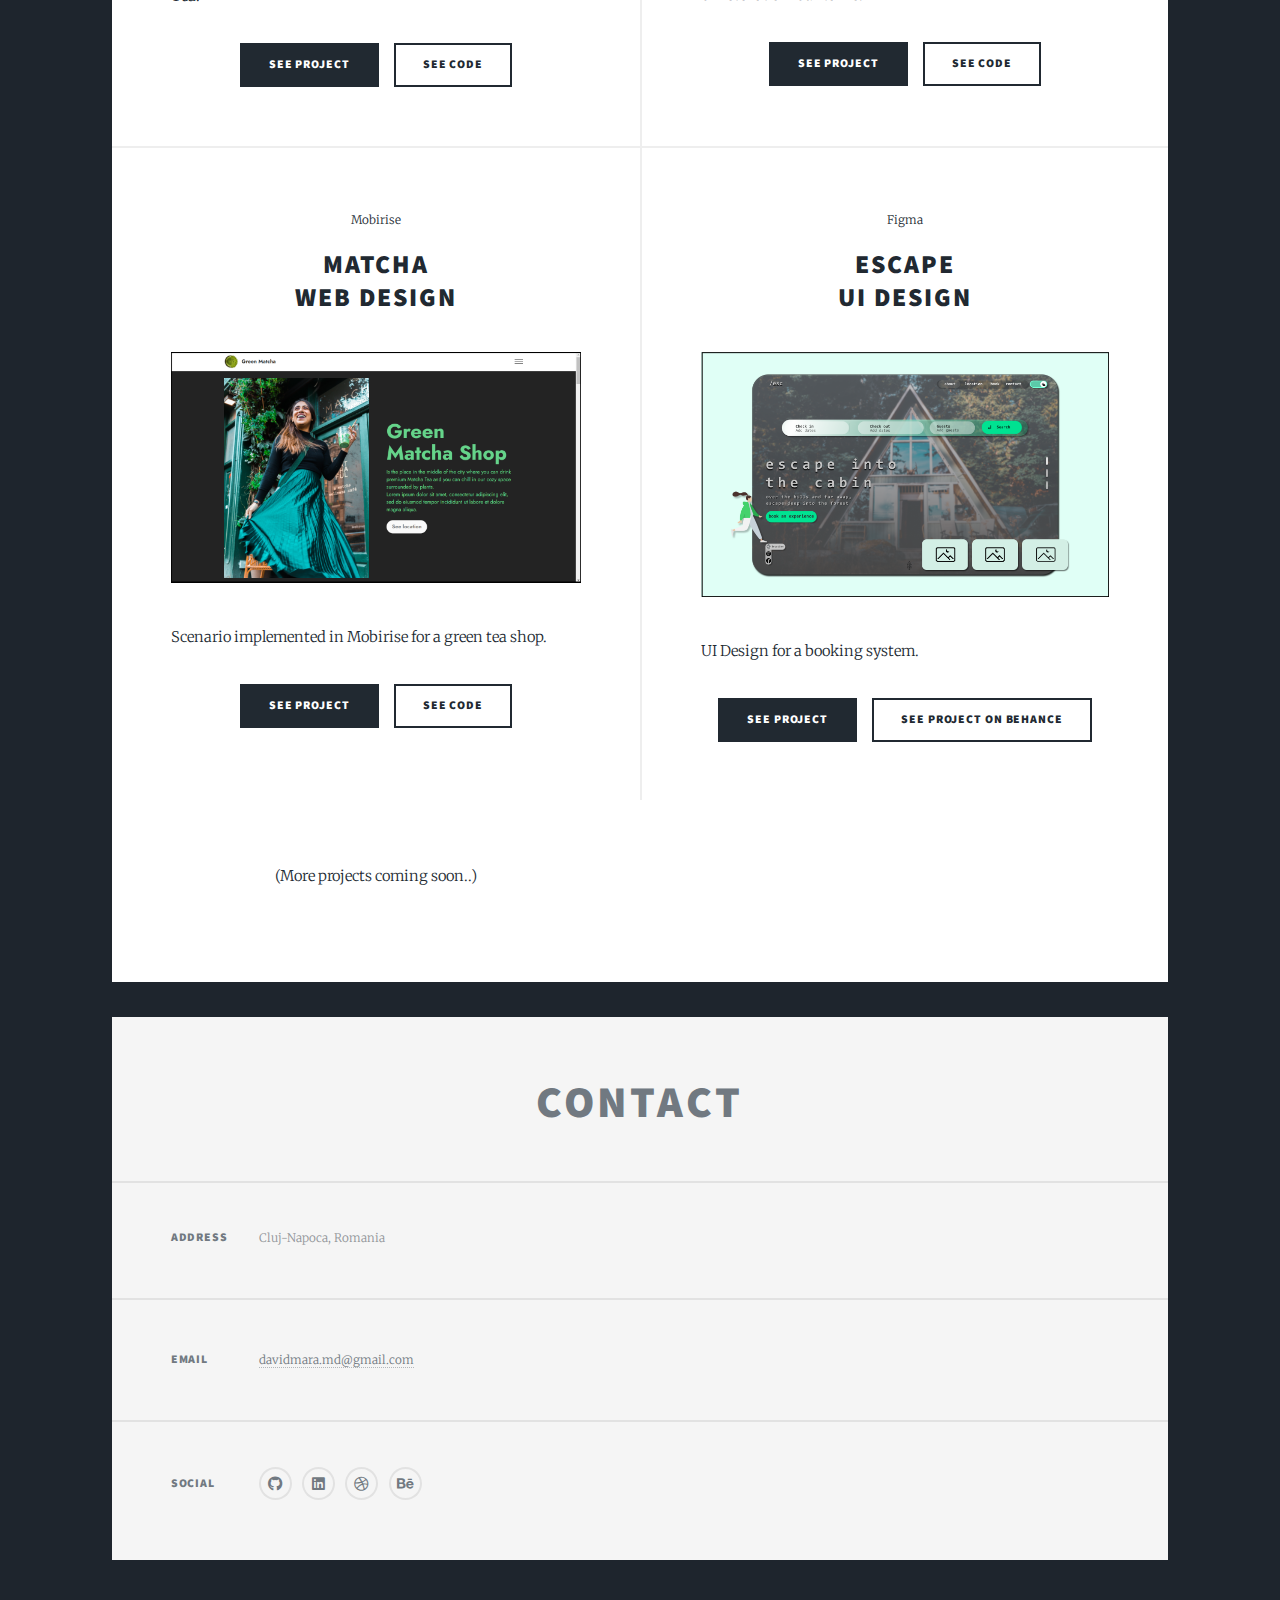
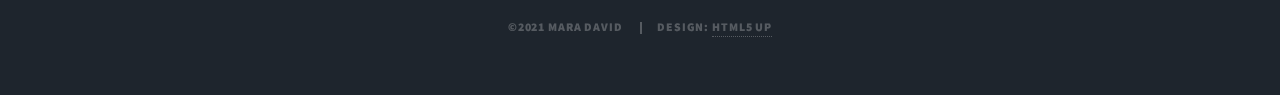
==== commit 0784682d: "Update index.html" ====
--- a/index.html
+++ b/index.html
@@ -375,7 +375,7 @@
 		<!-- Copyright -->
 		<div id="copyright">
 			<ul>
-				<li>&copy;2020 Mara David</li>
+				<li>&copy;2021 Mara David</li>
 				<li>Design: <a href="https://html5up.net">HTML5 UP</a></li>
 			</ul>
 		</div>
